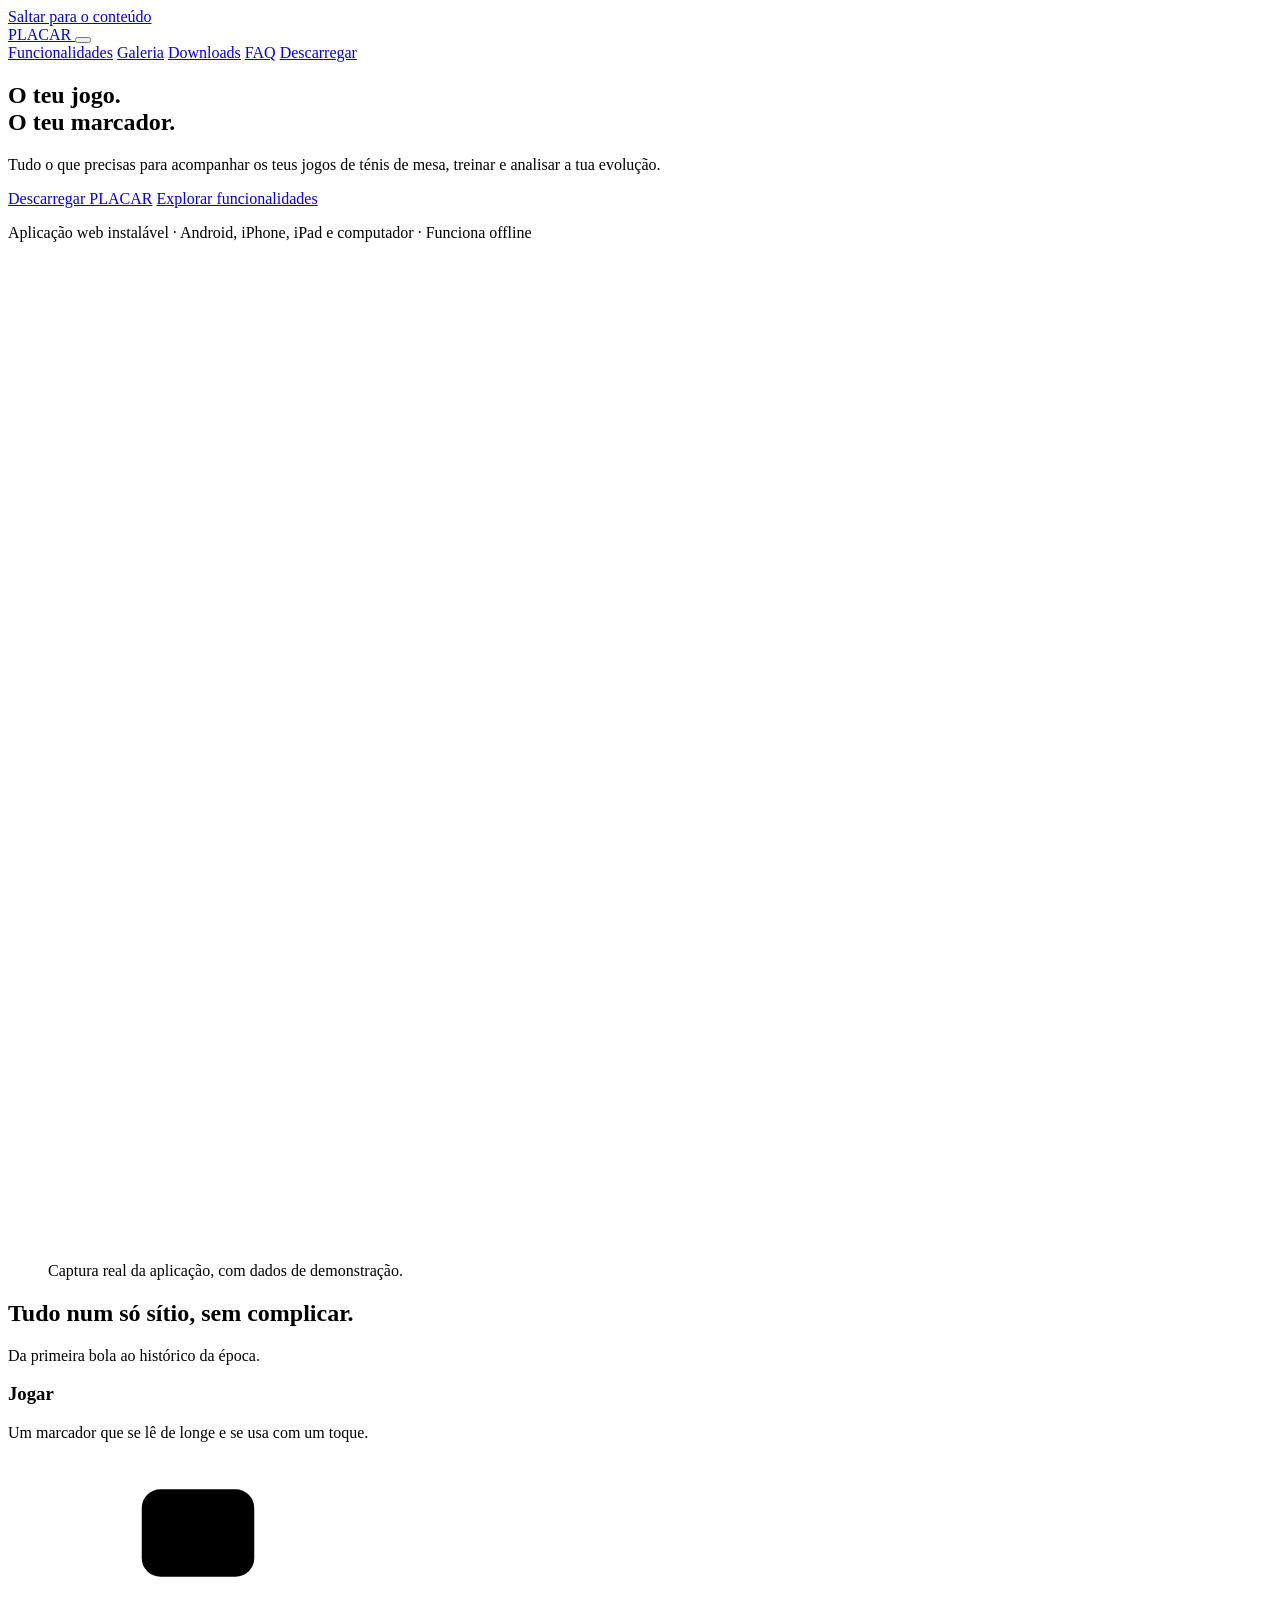
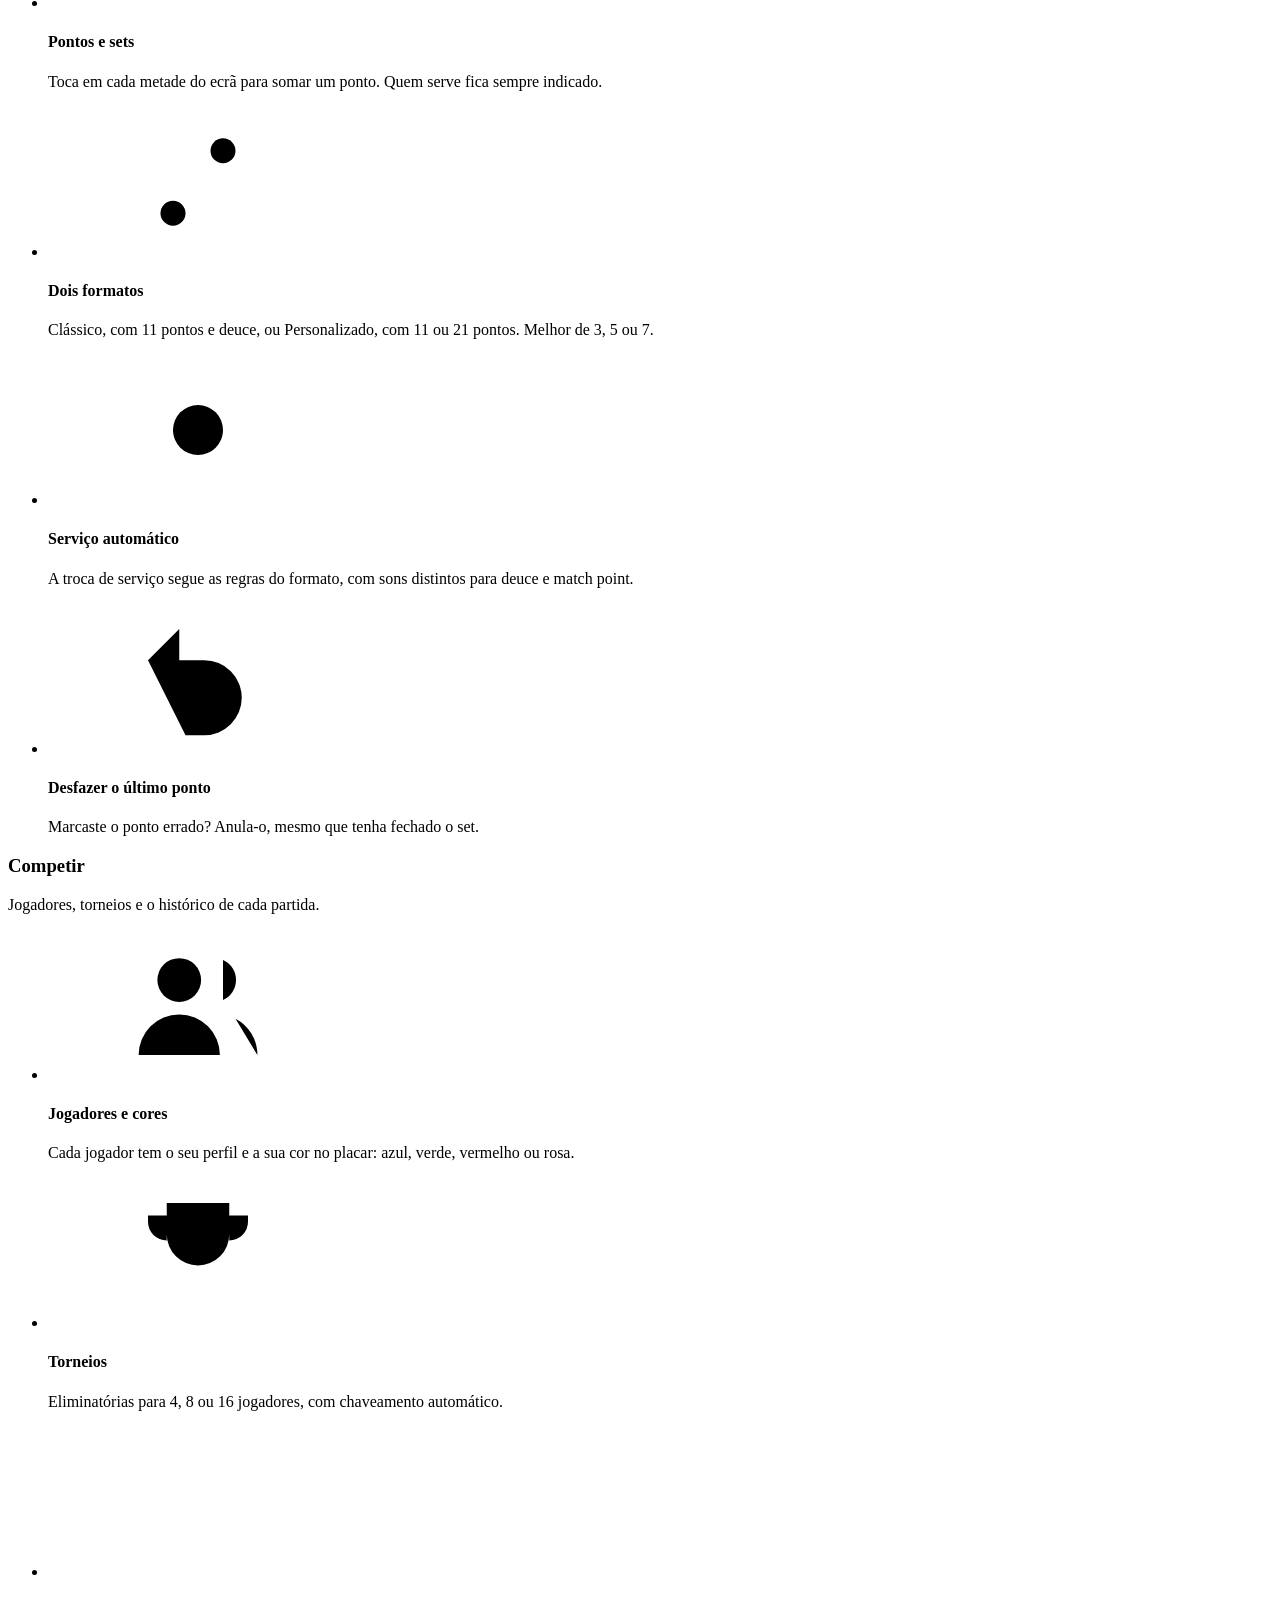
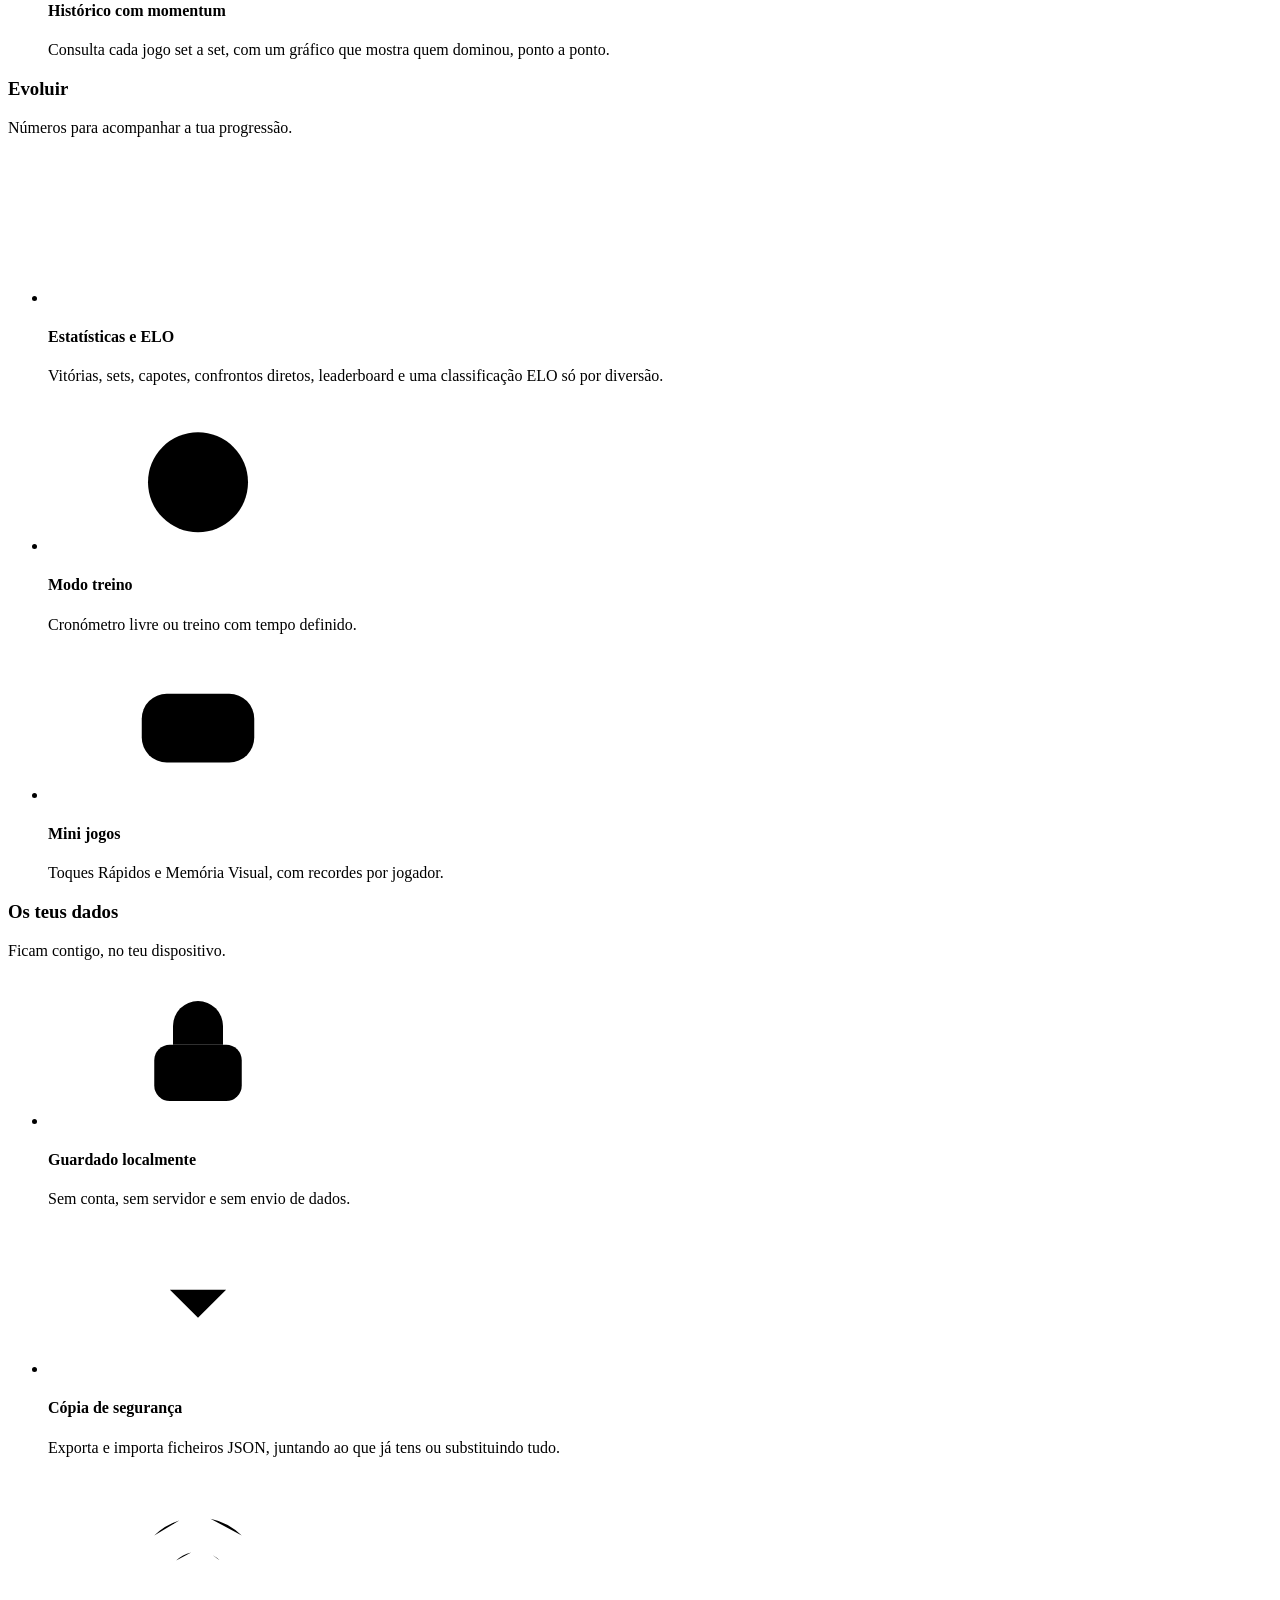
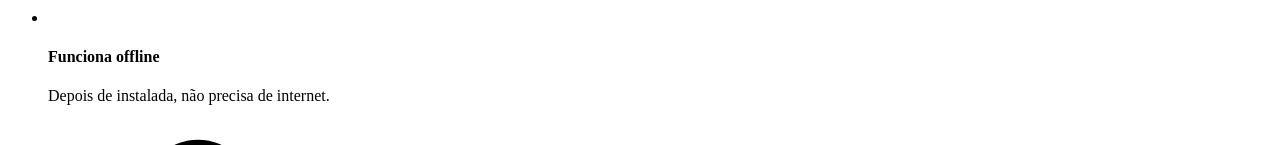
==== index.html @ c686c7ec "Atualização" ====
<!DOCTYPE html>
<html lang="pt-PT">
<head>
  <meta charset="utf-8">
  <meta name="viewport" content="width=device-width, initial-scale=1">
  <title>PLACAR — Marcador de ténis de mesa</title>
  <meta name="description" content="A PLACAR é um marcador de ténis de mesa com histórico de jogos, torneios, estatísticas e ELO. Funciona offline e guarda os dados no teu dispositivo.">
  <meta name="theme-color" content="#f5f4f0">
  <link rel="icon" href="favicon.svg" type="image/svg+xml">
  <link rel="apple-touch-icon" href="assets/icons/apple-touch-icon.png">
  <!-- CONFIGURAR: troca SEU-UTILIZADOR/NOME-DO-REPOSITORIO pelo endereço real do site (ver README) -->
  <link rel="canonical" href="https://SEU-UTILIZADOR.github.io/NOME-DO-REPOSITORIO/">
  <meta property="og:type" content="website">
  <meta property="og:title" content="PLACAR — Marcador de ténis de mesa">
  <meta property="og:description" content="Acompanha jogos, torneios e estatísticas de ténis de mesa. Funciona offline.">
  <meta property="og:locale" content="pt_PT">
  <meta property="og:image" content="https://SEU-UTILIZADOR.github.io/NOME-DO-REPOSITORIO/assets/screenshots/jogo.webp">
  <meta property="og:image:alt" content="Ecrã de jogo da PLACAR com o resultado dividido em azul e branco">
  <meta name="twitter:card" content="summary_large_image">
  <link rel="stylesheet" href="css/styles.css">
</head>
<body>
<svg width="0" height="0" style="position:absolute" aria-hidden="true">
  <symbol id="i-score" viewBox="0 0 24 24"><rect x="3" y="5" width="18" height="14" rx="3"/><path d="M12 5v14M7 12h.01M17 12h.01"/></symbol>
  <symbol id="i-sliders" viewBox="0 0 24 24"><path d="M4 7h10M18 7h2M4 17h2M10 17h10"/><circle cx="16" cy="7" r="2"/><circle cx="8" cy="17" r="2"/></symbol>
  <symbol id="i-serve" viewBox="0 0 24 24"><circle cx="12" cy="12" r="4"/><path d="M12 3v2M12 19v2M3 12h2M19 12h2"/></symbol>
  <symbol id="i-undo" viewBox="0 0 24 24"><path d="M9 14 4 9l5-5M4 9h9a6 6 0 0 1 0 12h-3"/></symbol>
  <symbol id="i-users" viewBox="0 0 24 24"><circle cx="9" cy="8" r="3.5"/><path d="M2.5 20a6.5 6.5 0 0 1 13 0M16 4.8a3.5 3.5 0 0 1 0 6.4M18 14.2a6.5 6.5 0 0 1 3.5 5.8"/></symbol>
  <symbol id="i-trophy" viewBox="0 0 24 24"><path d="M7 4h10v5a5 5 0 0 1-10 0zM7 6H4v1a3 3 0 0 0 3 3M17 6h3v1a3 3 0 0 1-3 3M12 14v4M8 20h8"/></symbol>
  <symbol id="i-list" viewBox="0 0 24 24"><path d="M8 6h12M8 12h12M8 18h12M4 6h.01M4 12h.01M4 18h.01"/></symbol>
  <symbol id="i-chart" viewBox="0 0 24 24"><path d="M4 20V4M4 20h16M8 16v-4M13 16V8M18 16v-7"/></symbol>
  <symbol id="i-timer" viewBox="0 0 24 24"><circle cx="12" cy="13" r="8"/><path d="M12 9v4l3 2M9.5 2.5h5"/></symbol>
  <symbol id="i-game" viewBox="0 0 24 24"><rect x="3" y="7" width="18" height="11" rx="4"/><path d="M8 10v5M5.5 12.5h5M16 11h.01M18 14h.01"/></symbol>
  <symbol id="i-archive" viewBox="0 0 24 24"><path d="M12 4v11M7.5 10.5 12 15l4.5-4.5M4 19h16"/></symbol>
  <symbol id="i-globe" viewBox="0 0 24 24"><circle cx="12" cy="12" r="9"/><path d="M3 12h18M12 3c2.5 2.7 2.5 15.3 0 18M12 3c-2.5 2.7-2.5 15.3 0 18"/></symbol>
  <symbol id="i-wifi-off" viewBox="0 0 24 24"><path d="M3 3l18 18M5 10a10 10 0 0 1 4-2.4M19 10a10 10 0 0 0-5-2.7M8.5 14a5 5 0 0 1 2.4-1.3M15.5 14a5 5 0 0 0-1.2-.9M12 18h.01"/></symbol>
  <symbol id="i-lock" viewBox="0 0 24 24"><rect x="5" y="11" width="14" height="9" rx="2.5"/><path d="M8 11V8a4 4 0 0 1 8 0v3"/></symbol>
</svg>

<a class="skip" href="#conteudo">Saltar para o conteúdo</a>

<header class="site-header" id="top">
  <div class="wrap bar">
    <a class="brand" href="#top" aria-label="PLACAR — início">
      <span class="brand-dots" aria-hidden="true"><i></i><i></i></span>PLACAR
    </a>
    <button class="nav-toggle" type="button" aria-expanded="false" aria-controls="nav" aria-label="Abrir menu">
      <span></span><span></span>
    </button>
    <nav id="nav" class="nav" aria-label="Principal">
      <a href="#funcionalidades">Funcionalidades</a>
      <a href="#galeria">Galeria</a>
      <a href="#downloads">Downloads</a>
      <a href="#faq">FAQ</a>
      <a class="btn btn--primary btn--sm" href="#downloads">Descarregar</a>
    </nav>
  </div>
</header>

<main id="conteudo">
  <section class="hero">
    <div class="wrap hero-text">
      <h1>O teu jogo.<br>O teu marcador.</h1>
      <p class="lead">Tudo o que precisas para acompanhar os teus jogos de ténis de mesa, treinar e analisar a tua evolução.</p>
      <div class="cta-row">
        <a class="btn btn--primary btn--lg" href="#downloads">Descarregar PLACAR</a>
        <a class="btn btn--ghost btn--lg" href="#funcionalidades">Explorar funcionalidades</a>
      </div>
      <p class="compat">Aplicação web instalável · Android, iPhone, iPad e computador · Funciona offline</p>
    </div>
    <div class="wrap hero-shot">
      <figure class="device">
        <img src="assets/screenshots/jogo.webp" srcset="assets/screenshots/jogo-800.webp 800w, assets/screenshots/jogo.webp 1600w" sizes="(min-width: 1100px) 1040px, 92vw" width="1600" height="1000" fetchpriority="high"
             alt="Ecrã de jogo da PLACAR: o ecrã dividido em azul e branco mostra o resultado 14–11, os sets ganhos, o cronómetro e os nomes dos jogadores.">
        <figcaption>Captura real da aplicação, com dados de demonstração.</figcaption>
      </figure>
    </div>
  </section>

  <section class="section" id="funcionalidades" aria-labelledby="t-func">
    <div class="wrap">
      <h2 id="t-func" class="section-title">Tudo num só sítio, sem complicar.</h2>
      <p class="section-sub">Da primeira bola ao histórico da época.</p>

      <div class="group">
        <div class="group-head"><h3>Jogar</h3><p>Um marcador que se lê de longe e se usa com um toque.</p></div>
        <ul class="items">
          <li><svg class="ic"><use href="#i-score"/></svg><div><h4>Pontos e sets</h4><p>Toca em cada metade do ecrã para somar um ponto. Quem serve fica sempre indicado.</p></div></li>
          <li><svg class="ic"><use href="#i-sliders"/></svg><div><h4>Dois formatos</h4><p>Clássico, com 11 pontos e deuce, ou Personalizado, com 11 ou 21 pontos. Melhor de 3, 5 ou 7.</p></div></li>
          <li><svg class="ic"><use href="#i-serve"/></svg><div><h4>Serviço automático</h4><p>A troca de serviço segue as regras do formato, com sons distintos para deuce e match point.</p></div></li>
          <li><svg class="ic"><use href="#i-undo"/></svg><div><h4>Desfazer o último ponto</h4><p>Marcaste o ponto errado? Anula-o, mesmo que tenha fechado o set.</p></div></li>
        </ul>
      </div>

      <div class="group">
        <div class="group-head"><h3>Competir</h3><p>Jogadores, torneios e o histórico de cada partida.</p></div>
        <ul class="items">
          <li><svg class="ic"><use href="#i-users"/></svg><div><h4>Jogadores e cores</h4><p>Cada jogador tem o seu perfil e a sua cor no placar: azul, verde, vermelho ou rosa.</p></div></li>
          <li><svg class="ic"><use href="#i-trophy"/></svg><div><h4>Torneios</h4><p>Eliminatórias para 4, 8 ou 16 jogadores, com chaveamento automático.</p></div></li>
          <li><svg class="ic"><use href="#i-list"/></svg><div><h4>Histórico com momentum</h4><p>Consulta cada jogo set a set, com um gráfico que mostra quem dominou, ponto a ponto.</p></div></li>
        </ul>
      </div>

      <div class="group">
        <div class="group-head"><h3>Evoluir</h3><p>Números para acompanhar a tua progressão.</p></div>
        <ul class="items">
          <li><svg class="ic"><use href="#i-chart"/></svg><div><h4>Estatísticas e ELO</h4><p>Vitórias, sets, capotes, confrontos diretos, leaderboard e uma classificação ELO só por diversão.</p></div></li>
          <li><svg class="ic"><use href="#i-timer"/></svg><div><h4>Modo treino</h4><p>Cronómetro livre ou treino com tempo definido.</p></div></li>
          <li><svg class="ic"><use href="#i-game"/></svg><div><h4>Mini jogos</h4><p>Toques Rápidos e Memória Visual, com recordes por jogador.</p></div></li>
        </ul>
      </div>

      <div class="group">
        <div class="group-head"><h3>Os teus dados</h3><p>Ficam contigo, no teu dispositivo.</p></div>
        <ul class="items">
          <li><svg class="ic"><use href="#i-lock"/></svg><div><h4>Guardado localmente</h4><p>Sem conta, sem servidor e sem envio de dados.</p></div></li>
          <li><svg class="ic"><use href="#i-archive"/></svg><div><h4>Cópia de segurança</h4><p>Exporta e importa ficheiros JSON, juntando ao que já tens ou substituindo tudo.</p></div></li>
          <li><svg class="ic"><use href="#i-wifi-off"/></svg><div><h4>Funciona offline</h4><p>Depois de instalada, não precisa de internet.</p></div></li>
          <li><svg class="ic"><use href="#i-globe"/></svg><div><h4>Sete idiomas</h4><p>Português, inglês, espanhol, francês, alemão, chinês e japonês.</p></div></li>
        </ul>
      </div>
    </div>
  </section>

  <section class="section section--tint" id="galeria" aria-labelledby="t-gal">
    <div class="wrap">
      <h2 id="t-gal" class="section-title">Vê a PLACAR em ação</h2>
      <p class="section-sub">Capturas reais da aplicação, com jogadores e jogos de demonstração. Toca numa imagem para ampliar.</p>
      <ul class="gallery" id="gallery">
        <li><button type="button" class="shot" data-full="assets/screenshots/jogo.webp" data-caption="O placar durante um jogo: resultado do set, sets ganhos, serviço e cronómetro.">
          <img src="assets/screenshots/jogo-800.webp" width="800" height="500" loading="lazy" alt="Placar em jogo, ecrã dividido em azul e branco com o resultado 14–11."><span>Placar em jogo</span></button></li>
        <li><button type="button" class="shot" data-full="assets/screenshots/menu.webp" data-caption="O menu principal: novo jogo, torneio, jogadores, histórico e dados.">
          <img src="assets/screenshots/menu-800.webp" width="800" height="500" loading="lazy" alt="Menu principal da PLACAR com os botões Novo Jogo, Torneio, Jogadores, Histórico e Dados."><span>Menu principal</span></button></li>
        <li><button type="button" class="shot" data-full="assets/screenshots/jogadores.webp" data-caption="Leaderboard e perfis de jogadores, com vitórias, derrotas, capotes e ELO.">
          <img src="assets/screenshots/jogadores-800.webp" width="800" height="500" loading="lazy" alt="Ecrã Jogadores com a tabela dos melhores jogadores e a lista de perfis."><span>Jogadores e leaderboard</span></button></li>
        <li><button type="button" class="shot" data-full="assets/screenshots/historico.webp" data-caption="O histórico de jogos, com data, formato, resultado em sets e descrição.">
          <img src="assets/screenshots/historico-800.webp" width="800" height="500" loading="lazy" alt="Ecrã Histórico com a lista dos jogos anteriores e o resultado em sets."><span>Histórico de jogos</span></button></li>
        <li><button type="button" class="shot" data-full="assets/screenshots/minijogos.webp" data-caption="Mini jogos Toques Rápidos e Memória Visual, com recordes por jogador.">
          <img src="assets/screenshots/minijogos-800.webp" width="800" height="500" loading="lazy" alt="Ecrã Mini Jogos com os jogos Toques Rápidos e Memória Visual."><span>Mini jogos</span></button></li>
      </ul>
    </div>
  </section>

  <section class="section" id="sobre" aria-labelledby="t-sobre">
    <div class="wrap narrow">
      <h2 id="t-sobre" class="section-title">Feita para a mesa de jogo.</h2>
      <p class="prose">A PLACAR torna mais simples acompanhar jogos de ténis de mesa, organizar partidas e consultar resultados. Foi pensada para ser usada num tablet na horizontal, ao lado da mesa, mas funciona em qualquer ecrã.</p>
      <p class="prose">É uma aplicação web instalável: depois de aberta uma vez, funciona offline e guarda tudo no próprio dispositivo.</p>
    </div>
  </section>

  <section class="section section--tint" id="downloads" aria-labelledby="t-dl">
    <div class="wrap">
      <h2 id="t-dl" class="section-title">A PLACAR, nos teus dispositivos</h2>
      <p class="section-sub">A PLACAR é uma aplicação web que podes instalar a partir do navegador. Ainda não há instaladores nativos.</p>
      <div class="dl-grid" id="download-grid"></div>
      <p id="download-message" class="dl-message" role="status" aria-live="polite" hidden></p>
      <noscript><p class="dl-message">Ativa o JavaScript para ver as opções de download, ou abre a aplicação diretamente em <a href="https://akvt90.github.io/Ping-Pong-Scoreboard/">akvt90.github.io/Ping-Pong-Scoreboard</a>.</p></noscript>
    </div>
  </section>

  <section class="section" id="faq" aria-labelledby="t-faq">
    <div class="wrap narrow">
      <h2 id="t-faq" class="section-title">Perguntas frequentes</h2>
      <!-- CONFIGURAR: edita as respostas conforme a informação real -->
      <div class="faq">
        <details><summary>O que é a PLACAR?</summary><p>Um marcador de ténis de mesa com gestão de jogadores, histórico, torneios, estatísticas, treino e mini jogos.</p></details>
        <details><summary>Em que dispositivos funciona?</summary><p>Em qualquer dispositivo com um navegador moderno. Foi desenhada para tablets Android, mas pode ser instalada no Android, no iPhone e iPad (Safari) e em computadores. Ainda não existem instaladores nativos para Windows ou macOS.</p></details>
        <details><summary>Como posso instalar a aplicação?</summary><p>Abre a PLACAR no navegador. No Android (Chrome), escolhe «Instalar aplicação» no menu. No iPhone ou iPad (Safari), toca em Partilhar e depois em «Adicionar ao ecrã principal». A partir daí abre pelo ícone e funciona offline.</p></details>
        <details><summary>A aplicação é gratuita?</summary><p>A versão web pode ser aberta diretamente, sem criar conta. <!-- CONFIGURAR: acrescenta aqui a informação de preço, se aplicável --></p></details>
        <details><summary>Posso utilizar a aplicação num tablet?</summary><p>Sim. A PLACAR foi pensada para tablets na horizontal. Se rodares o tablet para a vertical durante um jogo, a app avisa-te.</p></details>
        <details><summary>Os meus dados ficam guardados onde?</summary><p>Apenas no armazenamento local do navegador do teu dispositivo. Podes exportar uma cópia de segurança em JSON no menu «Dados». Faz uma cópia antes de limpares os dados do navegador ou de trocares de dispositivo.</p></details>
        <details><summary>Como posso obter ajuda?</summary><p>Podes abrir um pedido no <a href="https://github.com/akvt90/Ping-Pong-Scoreboard/issues" target="_blank" rel="noopener noreferrer">repositório da aplicação no GitHub</a>. <!-- CONFIGURAR: troca por um email de contacto, se existir --></p></details>
      </div>
    </div>
  </section>
</main>

<footer class="site-footer">
  <div class="wrap foot">
    <div>
      <p class="brand"><span class="brand-dots" aria-hidden="true"><i></i><i></i></span>PLACAR</p>
      <p class="fine">Marcador de ténis de mesa. Por AKVT90.</p>
    </div>
    <nav aria-label="Rodapé">
      <a href="#funcionalidades">Funcionalidades</a>
      <a href="#downloads">Downloads</a>
      <a href="#faq">FAQ</a>
      <a href="https://github.com/akvt90/Ping-Pong-Scoreboard" target="_blank" rel="noopener noreferrer">GitHub</a>
    </nav>
  </div>
  <div class="wrap"><p class="fine">© <span id="year">2026</span> PLACAR. Este site não utiliza cookies nem analytics.</p></div>
</footer>

<dialog id="lightbox" class="lightbox" aria-label="Imagem ampliada">
  <figure>
    <img id="lb-img" alt="">
    <figcaption id="lb-cap"></figcaption>
  </figure>
  <button type="button" class="lb-btn lb-close" id="lb-close" aria-label="Fechar">✕</button>
  <button type="button" class="lb-btn lb-prev" id="lb-prev" aria-label="Imagem anterior">‹</button>
  <button type="button" class="lb-btn lb-next" id="lb-next" aria-label="Imagem seguinte">›</button>
</dialog>

<script src="config/downloads.js"></script>
<script src="js/downloads.js"></script>
<script src="js/main.js"></script>
</body>
</html>
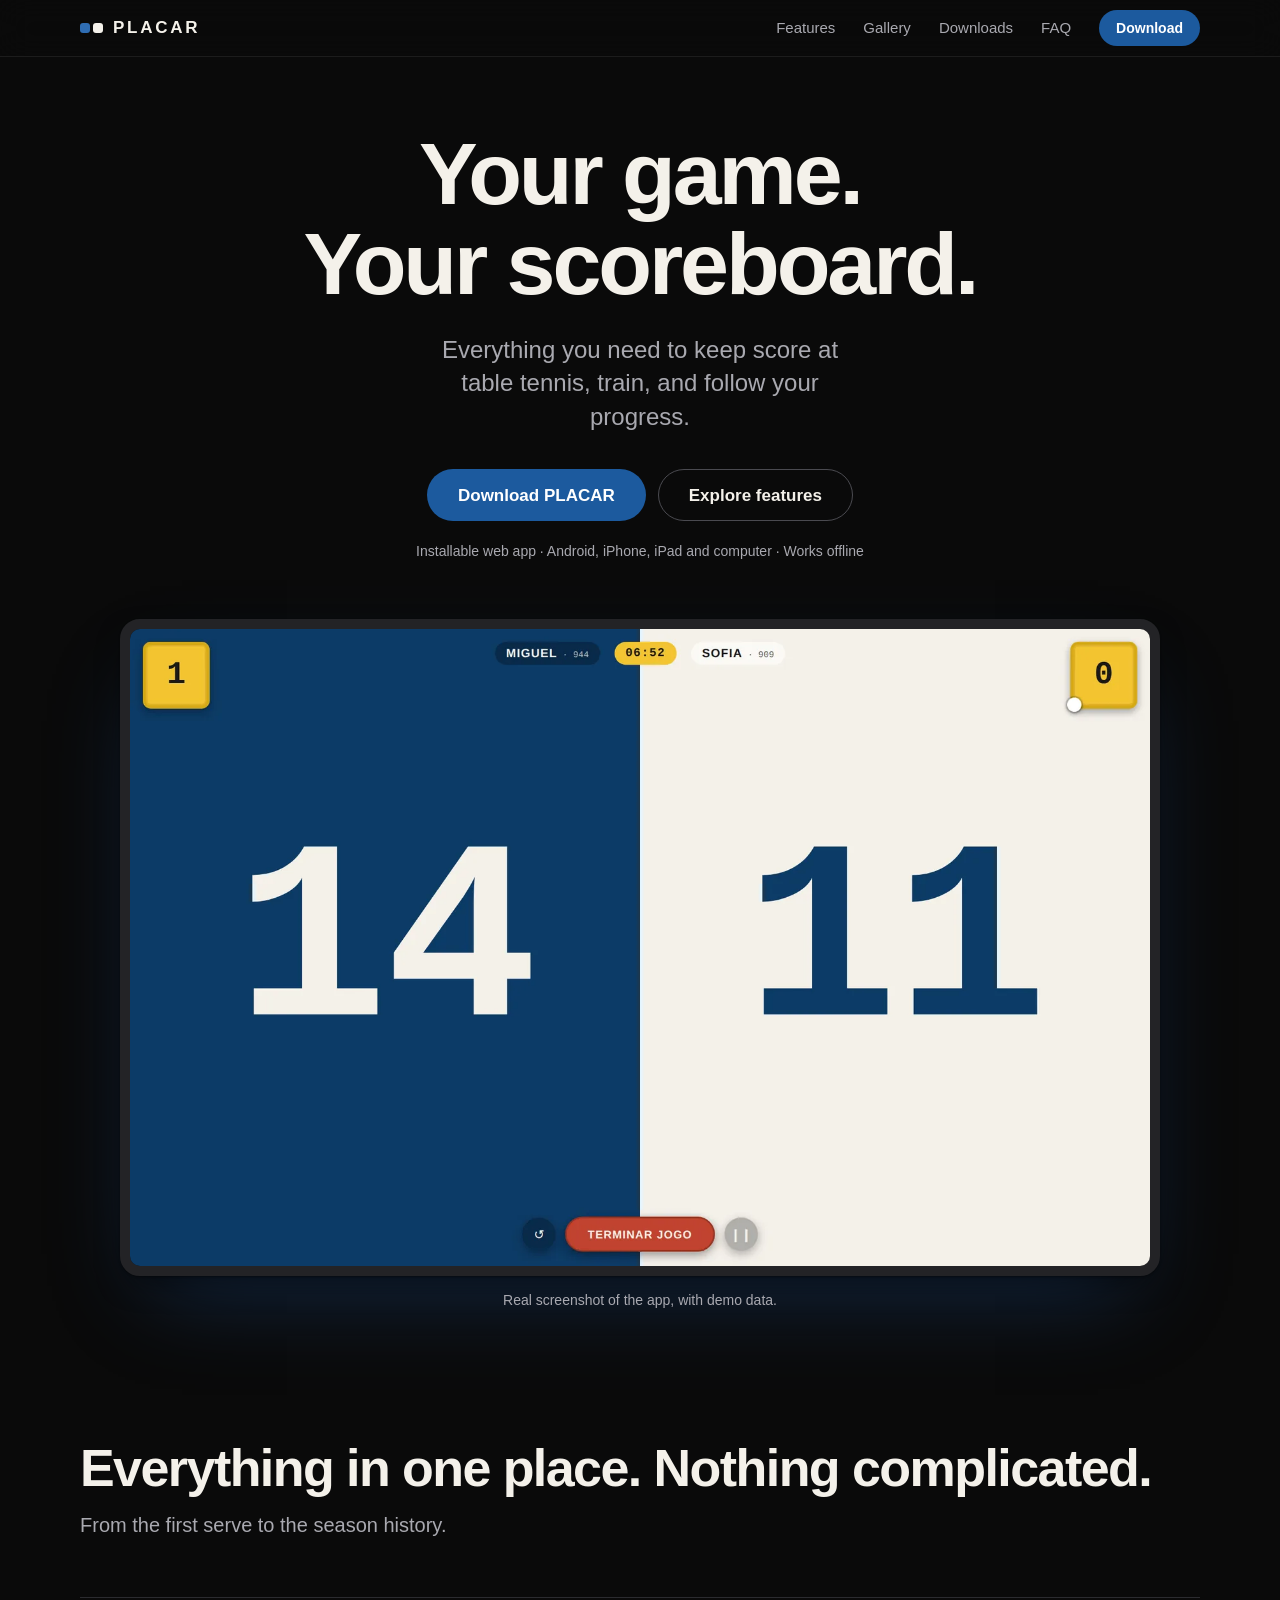
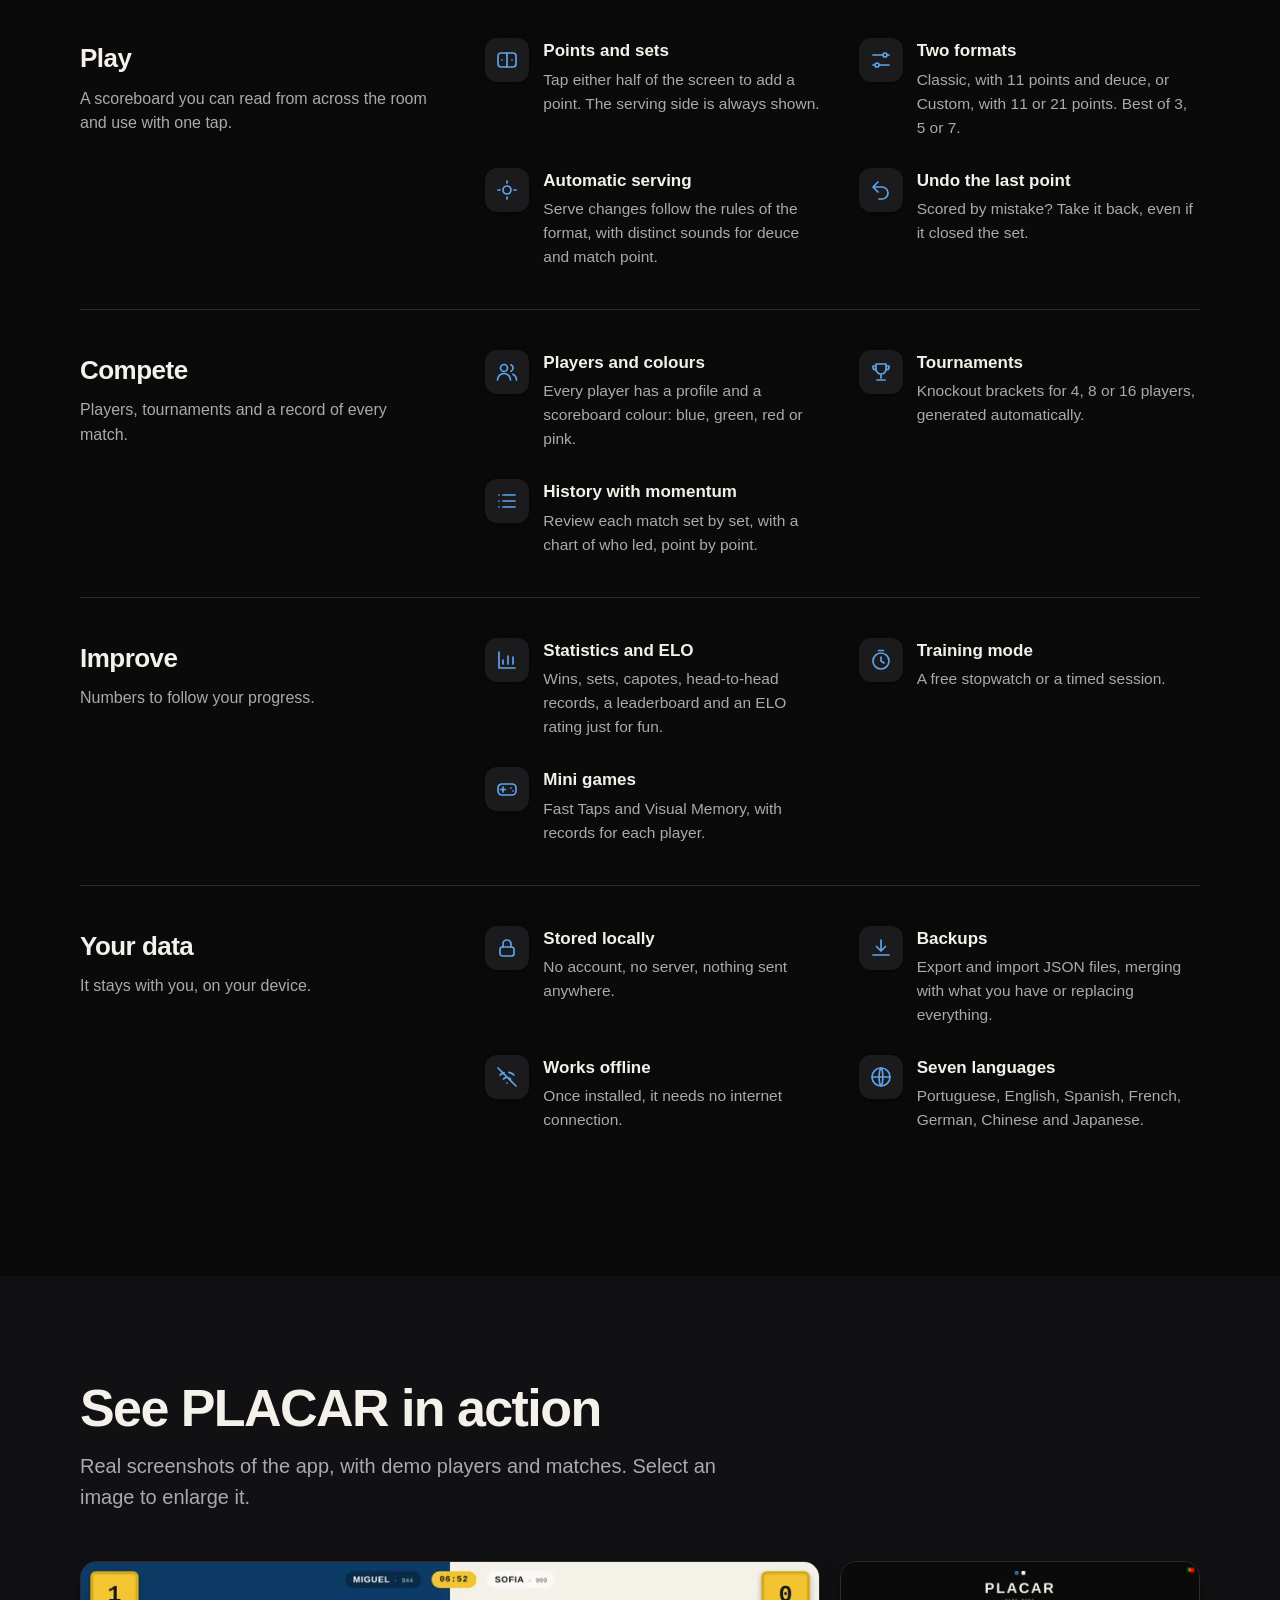
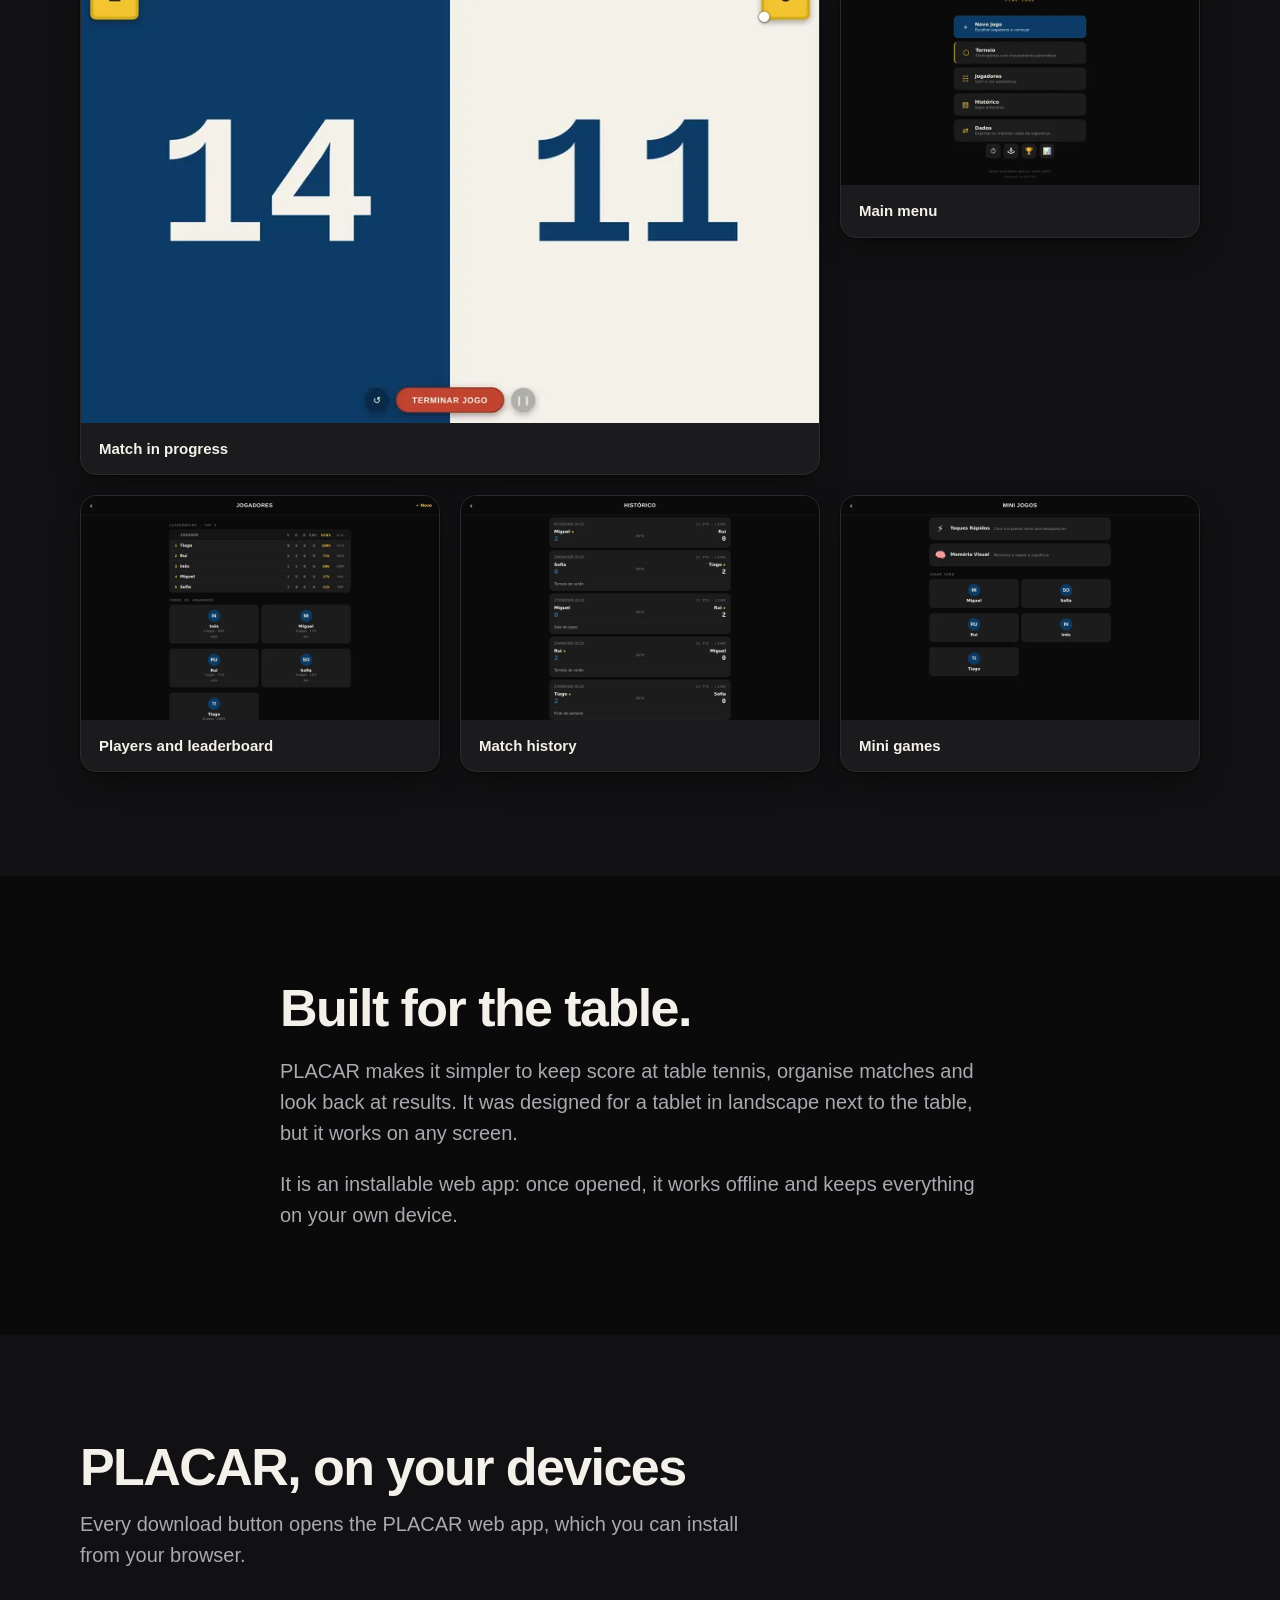
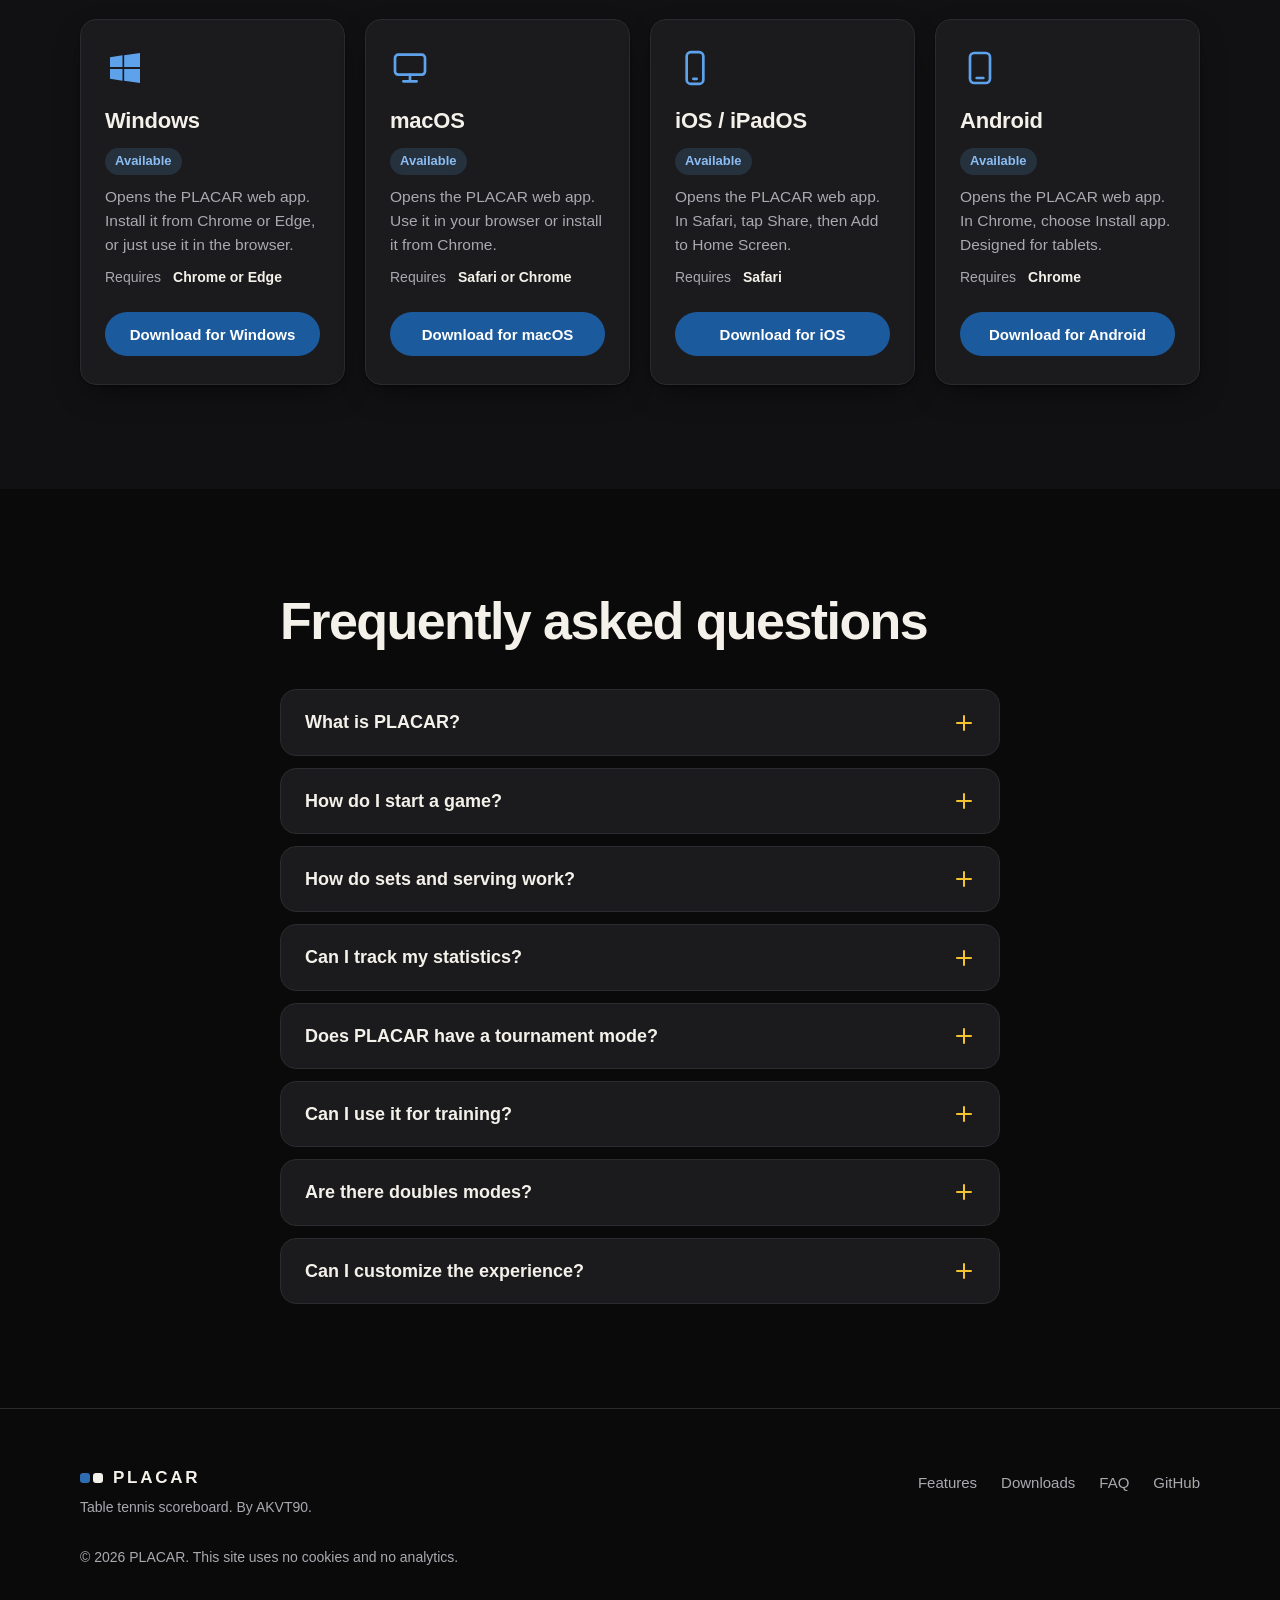
==== commit 8823ebe3: "Atualização" ====
--- a/index.html
+++ b/index.html
@@ -1,21 +1,22 @@
 <!DOCTYPE html>
-<html lang="pt-PT">
+<html lang="en">
 <head>
   <meta charset="utf-8">
   <meta name="viewport" content="width=device-width, initial-scale=1">
-  <title>PLACAR — Marcador de ténis de mesa</title>
-  <meta name="description" content="A PLACAR é um marcador de ténis de mesa com histórico de jogos, torneios, estatísticas e ELO. Funciona offline e guarda os dados no teu dispositivo.">
-  <meta name="theme-color" content="#f5f4f0">
+  <title>PLACAR — Table tennis scoreboard</title>
+  <meta name="description" content="PLACAR is a table tennis scoreboard with match history, tournaments, statistics and ELO. It works offline and keeps your data on your device.">
+  <meta name="theme-color" content="#0a0a0a">
+  <meta name="color-scheme" content="dark">
   <link rel="icon" href="favicon.svg" type="image/svg+xml">
   <link rel="apple-touch-icon" href="assets/icons/apple-touch-icon.png">
-  <!-- CONFIGURAR: troca SEU-UTILIZADOR/NOME-DO-REPOSITORIO pelo endereço real do site (ver README) -->
-  <link rel="canonical" href="https://SEU-UTILIZADOR.github.io/NOME-DO-REPOSITORIO/">
+  <link rel="canonical" href="https://akvt90.github.io/">
   <meta property="og:type" content="website">
-  <meta property="og:title" content="PLACAR — Marcador de ténis de mesa">
-  <meta property="og:description" content="Acompanha jogos, torneios e estatísticas de ténis de mesa. Funciona offline.">
-  <meta property="og:locale" content="pt_PT">
-  <meta property="og:image" content="https://SEU-UTILIZADOR.github.io/NOME-DO-REPOSITORIO/assets/screenshots/jogo.webp">
-  <meta property="og:image:alt" content="Ecrã de jogo da PLACAR com o resultado dividido em azul e branco">
+  <meta property="og:title" content="PLACAR — Table tennis scoreboard">
+  <meta property="og:description" content="Keep score, run tournaments and track your stats. Works offline.">
+  <meta property="og:locale" content="en">
+  <meta property="og:url" content="https://akvt90.github.io/">
+  <meta property="og:image" content="https://akvt90.github.io/assets/screenshots/jogo.webp">
+  <meta property="og:image:alt" content="PLACAR scoreboard split into blue and white showing the score">
   <meta name="twitter:card" content="summary_large_image">
   <link rel="stylesheet" href="css/styles.css">
 </head>
@@ -37,141 +38,157 @@
   <symbol id="i-lock" viewBox="0 0 24 24"><rect x="5" y="11" width="14" height="9" rx="2.5"/><path d="M8 11V8a4 4 0 0 1 8 0v3"/></symbol>
 </svg>
 
-<a class="skip" href="#conteudo">Saltar para o conteúdo</a>
+<a class="skip" href="#content">Skip to content</a>
 
 <header class="site-header" id="top">
   <div class="wrap bar">
-    <a class="brand" href="#top" aria-label="PLACAR — início">
-      <span class="brand-dots" aria-hidden="true"><i></i><i></i></span>PLACAR
-    </a>
-    <button class="nav-toggle" type="button" aria-expanded="false" aria-controls="nav" aria-label="Abrir menu">
-      <span></span><span></span>
-    </button>
-    <nav id="nav" class="nav" aria-label="Principal">
-      <a href="#funcionalidades">Funcionalidades</a>
-      <a href="#galeria">Galeria</a>
+    <a class="brand" href="#top" aria-label="PLACAR — home"><span class="brand-dots" aria-hidden="true"><i></i><i></i></span>PLACAR</a>
+    <button class="nav-toggle" type="button" aria-expanded="false" aria-controls="nav" aria-label="Open menu"><span></span><span></span></button>
+    <nav id="nav" class="nav" aria-label="Main">
+      <a href="#features">Features</a>
+      <a href="#gallery">Gallery</a>
       <a href="#downloads">Downloads</a>
       <a href="#faq">FAQ</a>
-      <a class="btn btn--primary btn--sm" href="#downloads">Descarregar</a>
+      <a class="btn btn--primary btn--sm" href="https://akvt90.github.io/Ping-Pong-Scoreboard/">Download</a>
     </nav>
   </div>
 </header>
 
-<main id="conteudo">
+<main id="content">
   <section class="hero">
     <div class="wrap hero-text">
-      <h1>O teu jogo.<br>O teu marcador.</h1>
-      <p class="lead">Tudo o que precisas para acompanhar os teus jogos de ténis de mesa, treinar e analisar a tua evolução.</p>
+      <h1>Your game.<br>Your scoreboard.</h1>
+      <p class="lead">Everything you need to keep score at table tennis, train, and follow your progress.</p>
       <div class="cta-row">
-        <a class="btn btn--primary btn--lg" href="#downloads">Descarregar PLACAR</a>
-        <a class="btn btn--ghost btn--lg" href="#funcionalidades">Explorar funcionalidades</a>
-      </div>
-      <p class="compat">Aplicação web instalável · Android, iPhone, iPad e computador · Funciona offline</p>
+        <a class="btn btn--primary btn--lg" href="https://akvt90.github.io/Ping-Pong-Scoreboard/">Download PLACAR</a>
+        <a class="btn btn--ghost btn--lg" href="#features">Explore features</a>
+      </div>
+      <p class="compat">Installable web app · Android, iPhone, iPad and computer · Works offline</p>
     </div>
     <div class="wrap hero-shot">
       <figure class="device">
         <img src="assets/screenshots/jogo.webp" srcset="assets/screenshots/jogo-800.webp 800w, assets/screenshots/jogo.webp 1600w" sizes="(min-width: 1100px) 1040px, 92vw" width="1600" height="1000" fetchpriority="high"
-             alt="Ecrã de jogo da PLACAR: o ecrã dividido em azul e branco mostra o resultado 14–11, os sets ganhos, o cronómetro e os nomes dos jogadores.">
-        <figcaption>Captura real da aplicação, com dados de demonstração.</figcaption>
+             alt="PLACAR match screen: the display is split into blue and white and shows the score 14–11, sets won, the timer and the player names.">
+        <figcaption>Real screenshot of the app, with demo data.</figcaption>
       </figure>
     </div>
   </section>
 
-  <section class="section" id="funcionalidades" aria-labelledby="t-func">
+  <section class="section" id="features" aria-labelledby="t-feat">
     <div class="wrap">
-      <h2 id="t-func" class="section-title">Tudo num só sítio, sem complicar.</h2>
-      <p class="section-sub">Da primeira bola ao histórico da época.</p>
-
-      <div class="group">
-        <div class="group-head"><h3>Jogar</h3><p>Um marcador que se lê de longe e se usa com um toque.</p></div>
-        <ul class="items">
-          <li><svg class="ic"><use href="#i-score"/></svg><div><h4>Pontos e sets</h4><p>Toca em cada metade do ecrã para somar um ponto. Quem serve fica sempre indicado.</p></div></li>
-          <li><svg class="ic"><use href="#i-sliders"/></svg><div><h4>Dois formatos</h4><p>Clássico, com 11 pontos e deuce, ou Personalizado, com 11 ou 21 pontos. Melhor de 3, 5 ou 7.</p></div></li>
-          <li><svg class="ic"><use href="#i-serve"/></svg><div><h4>Serviço automático</h4><p>A troca de serviço segue as regras do formato, com sons distintos para deuce e match point.</p></div></li>
-          <li><svg class="ic"><use href="#i-undo"/></svg><div><h4>Desfazer o último ponto</h4><p>Marcaste o ponto errado? Anula-o, mesmo que tenha fechado o set.</p></div></li>
-        </ul>
-      </div>
-
-      <div class="group">
-        <div class="group-head"><h3>Competir</h3><p>Jogadores, torneios e o histórico de cada partida.</p></div>
-        <ul class="items">
-          <li><svg class="ic"><use href="#i-users"/></svg><div><h4>Jogadores e cores</h4><p>Cada jogador tem o seu perfil e a sua cor no placar: azul, verde, vermelho ou rosa.</p></div></li>
-          <li><svg class="ic"><use href="#i-trophy"/></svg><div><h4>Torneios</h4><p>Eliminatórias para 4, 8 ou 16 jogadores, com chaveamento automático.</p></div></li>
-          <li><svg class="ic"><use href="#i-list"/></svg><div><h4>Histórico com momentum</h4><p>Consulta cada jogo set a set, com um gráfico que mostra quem dominou, ponto a ponto.</p></div></li>
-        </ul>
-      </div>
-
-      <div class="group">
-        <div class="group-head"><h3>Evoluir</h3><p>Números para acompanhar a tua progressão.</p></div>
-        <ul class="items">
-          <li><svg class="ic"><use href="#i-chart"/></svg><div><h4>Estatísticas e ELO</h4><p>Vitórias, sets, capotes, confrontos diretos, leaderboard e uma classificação ELO só por diversão.</p></div></li>
-          <li><svg class="ic"><use href="#i-timer"/></svg><div><h4>Modo treino</h4><p>Cronómetro livre ou treino com tempo definido.</p></div></li>
-          <li><svg class="ic"><use href="#i-game"/></svg><div><h4>Mini jogos</h4><p>Toques Rápidos e Memória Visual, com recordes por jogador.</p></div></li>
-        </ul>
-      </div>
-
-      <div class="group">
-        <div class="group-head"><h3>Os teus dados</h3><p>Ficam contigo, no teu dispositivo.</p></div>
-        <ul class="items">
-          <li><svg class="ic"><use href="#i-lock"/></svg><div><h4>Guardado localmente</h4><p>Sem conta, sem servidor e sem envio de dados.</p></div></li>
-          <li><svg class="ic"><use href="#i-archive"/></svg><div><h4>Cópia de segurança</h4><p>Exporta e importa ficheiros JSON, juntando ao que já tens ou substituindo tudo.</p></div></li>
-          <li><svg class="ic"><use href="#i-wifi-off"/></svg><div><h4>Funciona offline</h4><p>Depois de instalada, não precisa de internet.</p></div></li>
-          <li><svg class="ic"><use href="#i-globe"/></svg><div><h4>Sete idiomas</h4><p>Português, inglês, espanhol, francês, alemão, chinês e japonês.</p></div></li>
-        </ul>
-      </div>
-    </div>
-  </section>
-
-  <section class="section section--tint" id="galeria" aria-labelledby="t-gal">
+      <h2 id="t-feat" class="section-title">Everything in one place. Nothing complicated.</h2>
+      <p class="section-sub">From the first serve to the season history.</p>
+      <div class="group">
+        <div class="group-head"><h3>Play</h3><p>A scoreboard you can read from across the room and use with one tap.</p></div>
+        <ul class="items">
+          <li><svg class="ic"><use href="#i-score"/></svg><div><h4>Points and sets</h4><p>Tap either half of the screen to add a point. The serving side is always shown.</p></div></li>
+          <li><svg class="ic"><use href="#i-sliders"/></svg><div><h4>Two formats</h4><p>Classic, with 11 points and deuce, or Custom, with 11 or 21 points. Best of 3, 5 or 7.</p></div></li>
+          <li><svg class="ic"><use href="#i-serve"/></svg><div><h4>Automatic serving</h4><p>Serve changes follow the rules of the format, with distinct sounds for deuce and match point.</p></div></li>
+          <li><svg class="ic"><use href="#i-undo"/></svg><div><h4>Undo the last point</h4><p>Scored by mistake? Take it back, even if it closed the set.</p></div></li>
+        </ul>
+      </div>
+      <div class="group">
+        <div class="group-head"><h3>Compete</h3><p>Players, tournaments and a record of every match.</p></div>
+        <ul class="items">
+          <li><svg class="ic"><use href="#i-users"/></svg><div><h4>Players and colours</h4><p>Every player has a profile and a scoreboard colour: blue, green, red or pink.</p></div></li>
+          <li><svg class="ic"><use href="#i-trophy"/></svg><div><h4>Tournaments</h4><p>Knockout brackets for 4, 8 or 16 players, generated automatically.</p></div></li>
+          <li><svg class="ic"><use href="#i-list"/></svg><div><h4>History with momentum</h4><p>Review each match set by set, with a chart of who led, point by point.</p></div></li>
+        </ul>
+      </div>
+      <div class="group">
+        <div class="group-head"><h3>Improve</h3><p>Numbers to follow your progress.</p></div>
+        <ul class="items">
+          <li><svg class="ic"><use href="#i-chart"/></svg><div><h4>Statistics and ELO</h4><p>Wins, sets, capotes, head-to-head records, a leaderboard and an ELO rating just for fun.</p></div></li>
+          <li><svg class="ic"><use href="#i-timer"/></svg><div><h4>Training mode</h4><p>A free stopwatch or a timed session.</p></div></li>
+          <li><svg class="ic"><use href="#i-game"/></svg><div><h4>Mini games</h4><p>Fast Taps and Visual Memory, with records for each player.</p></div></li>
+        </ul>
+      </div>
+      <div class="group">
+        <div class="group-head"><h3>Your data</h3><p>It stays with you, on your device.</p></div>
+        <ul class="items">
+          <li><svg class="ic"><use href="#i-lock"/></svg><div><h4>Stored locally</h4><p>No account, no server, nothing sent anywhere.</p></div></li>
+          <li><svg class="ic"><use href="#i-archive"/></svg><div><h4>Backups</h4><p>Export and import JSON files, merging with what you have or replacing everything.</p></div></li>
+          <li><svg class="ic"><use href="#i-wifi-off"/></svg><div><h4>Works offline</h4><p>Once installed, it needs no internet connection.</p></div></li>
+          <li><svg class="ic"><use href="#i-globe"/></svg><div><h4>Seven languages</h4><p>Portuguese, English, Spanish, French, German, Chinese and Japanese.</p></div></li>
+        </ul>
+      </div>
+    </div>
+  </section>
+
+  <section class="section section--tint" id="gallery" aria-labelledby="t-gal">
     <div class="wrap">
-      <h2 id="t-gal" class="section-title">Vê a PLACAR em ação</h2>
-      <p class="section-sub">Capturas reais da aplicação, com jogadores e jogos de demonstração. Toca numa imagem para ampliar.</p>
-      <ul class="gallery" id="gallery">
-        <li><button type="button" class="shot" data-full="assets/screenshots/jogo.webp" data-caption="O placar durante um jogo: resultado do set, sets ganhos, serviço e cronómetro.">
-          <img src="assets/screenshots/jogo-800.webp" width="800" height="500" loading="lazy" alt="Placar em jogo, ecrã dividido em azul e branco com o resultado 14–11."><span>Placar em jogo</span></button></li>
-        <li><button type="button" class="shot" data-full="assets/screenshots/menu.webp" data-caption="O menu principal: novo jogo, torneio, jogadores, histórico e dados.">
-          <img src="assets/screenshots/menu-800.webp" width="800" height="500" loading="lazy" alt="Menu principal da PLACAR com os botões Novo Jogo, Torneio, Jogadores, Histórico e Dados."><span>Menu principal</span></button></li>
-        <li><button type="button" class="shot" data-full="assets/screenshots/jogadores.webp" data-caption="Leaderboard e perfis de jogadores, com vitórias, derrotas, capotes e ELO.">
-          <img src="assets/screenshots/jogadores-800.webp" width="800" height="500" loading="lazy" alt="Ecrã Jogadores com a tabela dos melhores jogadores e a lista de perfis."><span>Jogadores e leaderboard</span></button></li>
-        <li><button type="button" class="shot" data-full="assets/screenshots/historico.webp" data-caption="O histórico de jogos, com data, formato, resultado em sets e descrição.">
-          <img src="assets/screenshots/historico-800.webp" width="800" height="500" loading="lazy" alt="Ecrã Histórico com a lista dos jogos anteriores e o resultado em sets."><span>Histórico de jogos</span></button></li>
-        <li><button type="button" class="shot" data-full="assets/screenshots/minijogos.webp" data-caption="Mini jogos Toques Rápidos e Memória Visual, com recordes por jogador.">
-          <img src="assets/screenshots/minijogos-800.webp" width="800" height="500" loading="lazy" alt="Ecrã Mini Jogos com os jogos Toques Rápidos e Memória Visual."><span>Mini jogos</span></button></li>
+      <h2 id="t-gal" class="section-title">See PLACAR in action</h2>
+      <p class="section-sub">Real screenshots of the app, with demo players and matches. Select an image to enlarge it.</p>
+      <ul class="gallery" id="gallery-list">
+        <li><button type="button" class="shot" data-full="assets/screenshots/jogo.webp" data-caption="The scoreboard during a match: set score, sets won, serve and timer.">
+          <img src="assets/screenshots/jogo-800.webp" width="800" height="500" loading="lazy" alt="Scoreboard during a match, split into blue and white with the score 14–11."><span>Match in progress</span></button></li>
+        <li><button type="button" class="shot" data-full="assets/screenshots/menu.webp" data-caption="The main menu: new game, tournament, players, history and data.">
+          <img src="assets/screenshots/menu-800.webp" width="800" height="500" loading="lazy" alt="PLACAR main menu with New Game, Tournament, Players, History and Data buttons."><span>Main menu</span></button></li>
+        <li><button type="button" class="shot" data-full="assets/screenshots/jogadores.webp" data-caption="Leaderboard and player profiles with wins, losses, capotes and ELO.">
+          <img src="assets/screenshots/jogadores-800.webp" width="800" height="500" loading="lazy" alt="Players screen with the top players table and the list of player profiles."><span>Players and leaderboard</span></button></li>
+        <li><button type="button" class="shot" data-full="assets/screenshots/historico.webp" data-caption="Match history with date, format, set score and description.">
+          <img src="assets/screenshots/historico-800.webp" width="800" height="500" loading="lazy" alt="History screen listing previous matches and their set scores."><span>Match history</span></button></li>
+        <li><button type="button" class="shot" data-full="assets/screenshots/minijogos.webp" data-caption="The Fast Taps and Visual Memory mini games, with records per player.">
+          <img src="assets/screenshots/minijogos-800.webp" width="800" height="500" loading="lazy" alt="Mini Games screen with the Fast Taps and Visual Memory games."><span>Mini games</span></button></li>
       </ul>
     </div>
   </section>
 
-  <section class="section" id="sobre" aria-labelledby="t-sobre">
+  <section class="section" id="about" aria-labelledby="t-about">
     <div class="wrap narrow">
-      <h2 id="t-sobre" class="section-title">Feita para a mesa de jogo.</h2>
-      <p class="prose">A PLACAR torna mais simples acompanhar jogos de ténis de mesa, organizar partidas e consultar resultados. Foi pensada para ser usada num tablet na horizontal, ao lado da mesa, mas funciona em qualquer ecrã.</p>
-      <p class="prose">É uma aplicação web instalável: depois de aberta uma vez, funciona offline e guarda tudo no próprio dispositivo.</p>
+      <h2 id="t-about" class="section-title">Built for the table.</h2>
+      <p class="prose">PLACAR makes it simpler to keep score at table tennis, organise matches and look back at results. It was designed for a tablet in landscape next to the table, but it works on any screen.</p>
+      <p class="prose">It is an installable web app: once opened, it works offline and keeps everything on your own device.</p>
     </div>
   </section>
 
   <section class="section section--tint" id="downloads" aria-labelledby="t-dl">
     <div class="wrap">
-      <h2 id="t-dl" class="section-title">A PLACAR, nos teus dispositivos</h2>
-      <p class="section-sub">A PLACAR é uma aplicação web que podes instalar a partir do navegador. Ainda não há instaladores nativos.</p>
+      <h2 id="t-dl" class="section-title">PLACAR, on your devices</h2>
+      <p class="section-sub">Every download button opens the PLACAR web app, which you can install from your browser.</p>
       <div class="dl-grid" id="download-grid"></div>
-      <p id="download-message" class="dl-message" role="status" aria-live="polite" hidden></p>
-      <noscript><p class="dl-message">Ativa o JavaScript para ver as opções de download, ou abre a aplicação diretamente em <a href="https://akvt90.github.io/Ping-Pong-Scoreboard/">akvt90.github.io/Ping-Pong-Scoreboard</a>.</p></noscript>
+      <noscript><p class="dl-message">Enable JavaScript to see the download options, or open the app directly at <a href="https://akvt90.github.io/Ping-Pong-Scoreboard/">akvt90.github.io/Ping-Pong-Scoreboard</a>.</p></noscript>
     </div>
   </section>
 
   <section class="section" id="faq" aria-labelledby="t-faq">
     <div class="wrap narrow">
-      <h2 id="t-faq" class="section-title">Perguntas frequentes</h2>
-      <!-- CONFIGURAR: edita as respostas conforme a informação real -->
-      <div class="faq">
-        <details><summary>O que é a PLACAR?</summary><p>Um marcador de ténis de mesa com gestão de jogadores, histórico, torneios, estatísticas, treino e mini jogos.</p></details>
-        <details><summary>Em que dispositivos funciona?</summary><p>Em qualquer dispositivo com um navegador moderno. Foi desenhada para tablets Android, mas pode ser instalada no Android, no iPhone e iPad (Safari) e em computadores. Ainda não existem instaladores nativos para Windows ou macOS.</p></details>
-        <details><summary>Como posso instalar a aplicação?</summary><p>Abre a PLACAR no navegador. No Android (Chrome), escolhe «Instalar aplicação» no menu. No iPhone ou iPad (Safari), toca em Partilhar e depois em «Adicionar ao ecrã principal». A partir daí abre pelo ícone e funciona offline.</p></details>
-        <details><summary>A aplicação é gratuita?</summary><p>A versão web pode ser aberta diretamente, sem criar conta. <!-- CONFIGURAR: acrescenta aqui a informação de preço, se aplicável --></p></details>
-        <details><summary>Posso utilizar a aplicação num tablet?</summary><p>Sim. A PLACAR foi pensada para tablets na horizontal. Se rodares o tablet para a vertical durante um jogo, a app avisa-te.</p></details>
-        <details><summary>Os meus dados ficam guardados onde?</summary><p>Apenas no armazenamento local do navegador do teu dispositivo. Podes exportar uma cópia de segurança em JSON no menu «Dados». Faz uma cópia antes de limpares os dados do navegador ou de trocares de dispositivo.</p></details>
-        <details><summary>Como posso obter ajuda?</summary><p>Podes abrir um pedido no <a href="https://github.com/akvt90/Ping-Pong-Scoreboard/issues" target="_blank" rel="noopener noreferrer">repositório da aplicação no GitHub</a>. <!-- CONFIGURAR: troca por um email de contacto, se existir --></p></details>
-      </div>
+      <h2 id="t-faq" class="section-title">Frequently asked questions</h2>
+      <div class="faq" id="faq-list">
+        <div class="faq-item">
+          <h3><button class="faq-q" type="button" id="faq-q1" aria-expanded="false" aria-controls="faq-a1"><span>What is PLACAR?</span><span class="faq-icon" aria-hidden="true"></span></button></h3>
+          <div class="faq-a" id="faq-a1" role="region" aria-labelledby="faq-q1"><div class="faq-a-inner"><p>PLACAR is a table tennis (ping pong) scoreboard app. It keeps score during a match, and also manages players, match history, tournaments, statistics and training. It is an installable web app that works offline and stores everything on your own device.</p></div></div>
+        </div>
+        <div class="faq-item">
+          <h3><button class="faq-q" type="button" id="faq-q2" aria-expanded="false" aria-controls="faq-a2"><span>How do I start a game?</span><span class="faq-icon" aria-hidden="true"></span></button></h3>
+          <div class="faq-a" id="faq-a2" role="region" aria-labelledby="faq-q2"><div class="faq-a-inner"><p>Create your players first under <strong>Players</strong>. Then tap <strong>New Game</strong>, choose the player for the blue side and the one for the white side, add an optional description, pick Custom or Classic, confirm the points and format, and tap <strong>Start Game</strong>. Before each set, tap the side that serves first.</p></div></div>
+        </div>
+        <div class="faq-item">
+          <h3><button class="faq-q" type="button" id="faq-q3" aria-expanded="false" aria-controls="faq-a3"><span>How do sets and serving work?</span><span class="faq-icon" aria-hidden="true"></span></button></h3>
+          <div class="faq-a" id="faq-a3" role="region" aria-labelledby="faq-q3"><div class="faq-a-inner"><p><strong>Classic</strong> uses 11 points per set, best of 3, 5 or 7. Serve changes every 2 points, and every point from 10–10 (deuce). <strong>Custom</strong> uses 11 or 21 points, best of 3 or 5, and serve changes each time the combined score reaches a multiple of 5. Tap either half of the screen to add a point; the serving side is always shown, and distinct sounds mark serve changes, deuce and match point. Scored by mistake? Undo the last point.</p></div></div>
+        </div>
+        <div class="faq-item">
+          <h3><button class="faq-q" type="button" id="faq-q4" aria-expanded="false" aria-controls="faq-a4"><span>Can I track my statistics?</span><span class="faq-icon" aria-hidden="true"></span></button></h3>
+          <div class="faq-a" id="faq-a4" role="region" aria-labelledby="faq-q4"><div class="faq-a-inner"><p>Yes. The Players screen shows a top 5 leaderboard by win rate. Each player profile shows games played, win rate, wins, losses and draws, sets won and lost, capotes, best and toughest opponents, head-to-head records and recent games. There is also an ELO rating, just for fun. In History, each set has a momentum chart showing who was ahead, point by point.</p></div></div>
+        </div>
+        <div class="faq-item">
+          <h3><button class="faq-q" type="button" id="faq-q5" aria-expanded="false" aria-controls="faq-a5"><span>Does PLACAR have a tournament mode?</span><span class="faq-icon" aria-hidden="true"></span></button></h3>
+          <div class="faq-a" id="faq-a5" role="region" aria-labelledby="faq-q5"><div class="faq-a-inner"><p>Yes. Create a knockout tournament for 4, 8 or 16 players. PLACAR builds the bracket automatically and keeps track of the matches until a champion is crowned.</p></div></div>
+        </div>
+        <div class="faq-item">
+          <h3><button class="faq-q" type="button" id="faq-q6" aria-expanded="false" aria-controls="faq-a6"><span>Can I use it for training?</span><span class="faq-icon" aria-hidden="true"></span></button></h3>
+          <div class="faq-a" id="faq-a6" role="region" aria-labelledby="faq-q6"><div class="faq-a-inner"><p>Yes. Training mode offers a free stopwatch and timed sessions. There are also two mini games, Fast Taps and Visual Memory, with records saved for each player.</p></div></div>
+        </div>
+        <div class="faq-item">
+          <h3><button class="faq-q" type="button" id="faq-q7" aria-expanded="false" aria-controls="faq-a7"><span>Are there doubles modes?</span><span class="faq-icon" aria-hidden="true"></span></button></h3>
+          <div class="faq-a" id="faq-a7" role="region" aria-labelledby="faq-q7"><div class="faq-a-inner"><p>Not at the moment. PLACAR is built for one-on-one matches, with a blue side and a white side. Doubles is not currently available.</p></div></div>
+        </div>
+        <div class="faq-item">
+          <h3><button class="faq-q" type="button" id="faq-q8" aria-expanded="false" aria-controls="faq-a8"><span>Can I customize the experience?</span><span class="faq-icon" aria-hidden="true"></span></button></h3>
+          <div class="faq-a" id="faq-a8" role="region" aria-labelledby="faq-q8"><div class="faq-a-inner"><p>Yes. Each player has a colour on the scoreboard (blue, green, red or pink, against white). You can choose points per set and match format, and use the app in seven languages: Portuguese, English, Spanish, French, German, Chinese and Japanese. You can also export and import backups of your data.</p></div></div>
+        </div>
+      </div>
+      <noscript><style>.faq-a{grid-template-rows:1fr!important;visibility:visible!important}</style></noscript>
     </div>
   </section>
 </main>
@@ -180,26 +197,23 @@
   <div class="wrap foot">
     <div>
       <p class="brand"><span class="brand-dots" aria-hidden="true"><i></i><i></i></span>PLACAR</p>
-      <p class="fine">Marcador de ténis de mesa. Por AKVT90.</p>
-    </div>
-    <nav aria-label="Rodapé">
-      <a href="#funcionalidades">Funcionalidades</a>
+      <p class="fine">Table tennis scoreboard. By AKVT90.</p>
+    </div>
+    <nav aria-label="Footer">
+      <a href="#features">Features</a>
       <a href="#downloads">Downloads</a>
       <a href="#faq">FAQ</a>
       <a href="https://github.com/akvt90/Ping-Pong-Scoreboard" target="_blank" rel="noopener noreferrer">GitHub</a>
     </nav>
   </div>
-  <div class="wrap"><p class="fine">© <span id="year">2026</span> PLACAR. Este site não utiliza cookies nem analytics.</p></div>
+  <div class="wrap"><p class="fine">© <span id="year">2026</span> PLACAR. This site uses no cookies and no analytics.</p></div>
 </footer>
 
-<dialog id="lightbox" class="lightbox" aria-label="Imagem ampliada">
-  <figure>
-    <img id="lb-img" alt="">
-    <figcaption id="lb-cap"></figcaption>
-  </figure>
-  <button type="button" class="lb-btn lb-close" id="lb-close" aria-label="Fechar">✕</button>
-  <button type="button" class="lb-btn lb-prev" id="lb-prev" aria-label="Imagem anterior">‹</button>
-  <button type="button" class="lb-btn lb-next" id="lb-next" aria-label="Imagem seguinte">›</button>
+<dialog id="lightbox" class="lightbox" aria-label="Enlarged image">
+  <figure><img id="lb-img" alt=""><figcaption id="lb-cap"></figcaption></figure>
+  <button type="button" class="lb-btn lb-close" id="lb-close" aria-label="Close">✕</button>
+  <button type="button" class="lb-btn lb-prev" id="lb-prev" aria-label="Previous image">‹</button>
+  <button type="button" class="lb-btn lb-next" id="lb-next" aria-label="Next image">›</button>
 </dialog>
 
 <script src="config/downloads.js"></script>
--- a/css/styles.css
+++ b/css/styles.css
@@ -0,0 +1,177 @@
+:root{
+  --bg:#0a0a0a; --surface:#1b1b1d; --tint:#111113;
+  --ink:#f4f1ea; --ink-2:#a9a9b0; --line:#2b2b2f;
+  --navy:#0d3b66; --blue:#5ea2ec; --navy-deep:#165089; --yellow:#f4c430;
+  --radius:16px; --radius-sm:10px;
+  --shadow:0 1px 2px rgba(0,0,0,.4),0 12px 32px -12px rgba(0,0,0,.7);
+  --font:-apple-system,BlinkMacSystemFont,"SF Pro Display","Inter","Segoe UI",Roboto,"Helvetica Neue",Arial,sans-serif;
+  --header-h:56px;
+}
+*,*::before,*::after{box-sizing:border-box}
+html{scroll-behavior:smooth;scroll-padding-top:calc(var(--header-h) + 16px);-webkit-text-size-adjust:100%}
+body{margin:0;background:var(--bg);color:var(--ink);font:400 17px/1.55 var(--font);-webkit-font-smoothing:antialiased}
+body.no-scroll{overflow:hidden}
+img{max-width:100%;height:auto;display:block}
+a{color:var(--blue)}
+h1,h2,h3,h4,p,ul,figure,dl,dd{margin:0}
+ul{padding:0;list-style:none}
+.wrap{width:min(1120px,100% - 40px);margin-inline:auto}
+.narrow{width:min(720px,100% - 40px)}
+:focus-visible{outline:3px solid var(--blue);outline-offset:3px;border-radius:6px}
+.skip{position:absolute;left:12px;top:-60px;background:var(--blue);color:#0a0a0a;padding:10px 16px;border-radius:8px;z-index:100;transition:top .15s}
+.skip:focus{top:12px}
+
+/* Cabeçalho */
+.site-header{position:sticky;top:0;z-index:50;background:rgba(10,10,10,.8);backdrop-filter:saturate(180%) blur(16px);-webkit-backdrop-filter:saturate(180%) blur(16px);border-bottom:1px solid rgba(255,255,255,.08)}
+.bar{display:flex;align-items:center;justify-content:space-between;height:var(--header-h)}
+.brand{display:inline-flex;align-items:center;gap:10px;font-weight:700;letter-spacing:.16em;font-size:17px;color:var(--ink);text-decoration:none}
+.brand-dots{display:inline-flex;gap:3px}
+.brand-dots i{width:10px;height:10px;border-radius:3px;background:#2f6db3}
+.brand-dots i+i{background:#f4f1ea}
+.nav{display:flex;align-items:center;gap:28px}
+.nav a:not(.btn){color:var(--ink-2);text-decoration:none;font-size:15px;transition:color .15s}
+.nav a:not(.btn):hover{color:var(--ink)}
+.nav-toggle{display:none;width:44px;height:44px;border:0;background:none;cursor:pointer;position:relative;border-radius:10px}
+.nav-toggle span{position:absolute;left:12px;right:12px;height:2px;background:var(--ink);border-radius:2px;transition:transform .2s,top .2s}
+.nav-toggle span:first-child{top:18px}.nav-toggle span:last-child{top:25px}
+.nav-toggle[aria-expanded="true"] span:first-child{top:21px;transform:rotate(45deg)}
+.nav-toggle[aria-expanded="true"] span:last-child{top:21px;transform:rotate(-45deg)}
+
+/* Botões */
+.btn{display:inline-flex;align-items:center;justify-content:center;gap:8px;min-height:44px;padding:0 22px;border-radius:999px;font:600 16px/1 var(--font);text-decoration:none;border:1.5px solid transparent;cursor:pointer;transition:background-color .18s,color .18s,border-color .18s,transform .12s}
+.btn:active{transform:scale(.98)}
+.btn--primary{background:#1c5a9e;color:#fff}
+.btn--primary:hover{background:#2570c2}
+.btn--ghost{background:transparent;color:var(--ink);border-color:#4a4a50}
+.btn--ghost:hover{background:rgba(255,255,255,.07);border-color:var(--blue)}
+.btn--sm{min-height:36px;padding:0 16px;font-size:14px}
+.btn--lg{min-height:52px;padding:0 30px;font-size:17px}
+.btn.is-disabled{background:#2b2b2f;color:#a9a9b0;cursor:not-allowed}
+.btn.is-disabled:hover{background:#2b2b2f}
+
+/* Hero */
+.hero{padding:72px 0 24px;text-align:center}
+.hero h1{font-size:clamp(44px,8vw,88px);line-height:1.02;letter-spacing:-.035em;font-weight:700;text-wrap:balance}
+.lead{max-width:34ch;margin:24px auto 0;font-size:clamp(19px,2.4vw,24px);line-height:1.4;color:var(--ink-2)}
+.cta-row{display:flex;flex-wrap:wrap;gap:12px;justify-content:center;margin-top:36px}
+.compat{margin-top:20px;font-size:14px;color:var(--ink-2)}
+.hero-shot{margin-top:56px}
+.device{max-width:1040px;margin-inline:auto}
+.device img{border-radius:20px;border:10px solid #232326;box-shadow:var(--shadow),0 40px 90px -30px rgba(40,110,200,.35);background:#0a0a0a}
+.device figcaption{margin-top:14px;font-size:14px;color:var(--ink-2)}
+
+/* Secções */
+.section{padding:104px 0}
+.section--tint{background:var(--tint)}
+.section-title{font-size:clamp(30px,5vw,52px);line-height:1.08;letter-spacing:-.03em;font-weight:700;text-wrap:balance}
+.section-sub{margin-top:14px;font-size:20px;color:var(--ink-2);max-width:60ch}
+.prose{margin-top:20px;font-size:20px;line-height:1.55;color:var(--ink-2)}
+
+/* Funcionalidades */
+.group{display:grid;grid-template-columns:minmax(0,1fr) minmax(0,2fr);gap:32px 48px;padding:40px 0;border-top:1px solid var(--line)}
+.group:first-of-type{margin-top:56px}
+.group-head h3{font-size:26px;letter-spacing:-.02em}
+.group-head p{margin-top:8px;color:var(--ink-2);font-size:16px}
+.items{display:grid;grid-template-columns:repeat(auto-fit,minmax(240px,1fr));gap:28px 32px}
+.items li{display:flex;gap:14px;align-items:flex-start}
+.ic{flex:none;width:44px;height:44px;padding:10px;border-radius:12px;background:var(--surface);box-shadow:var(--shadow);fill:none;stroke:var(--blue);stroke-width:1.7;stroke-linecap:round;stroke-linejoin:round}
+.items h4{font-size:17px;font-weight:650;margin-bottom:3px}
+.items p{font-size:15.5px;color:var(--ink-2)}
+
+/* Galeria */
+.gallery{display:grid;grid-template-columns:repeat(3,1fr);gap:20px;margin-top:48px}
+.gallery li:first-child{grid-column:span 2}
+.shot{all:unset;box-sizing:border-box;display:block;width:100%;cursor:zoom-in;border-radius:var(--radius);overflow:hidden;background:var(--surface);box-shadow:var(--shadow);transition:transform .2s,box-shadow .2s}
+.shot:hover{transform:translateY(-2px)}
+.shot:focus-visible{outline:3px solid var(--navy);outline-offset:3px}
+.shot img{width:100%;aspect-ratio:16/10;object-fit:cover;background:#0a0a0a}
+.shot{color:var(--ink);border:1px solid var(--line)}
+.shot:hover{border-color:#44444a}
+.gallery li:first-child .shot img{aspect-ratio:auto;height:100%;min-height:0}
+.shot span{display:block;padding:14px 18px;font-size:15px;font-weight:600}
+.lightbox{border:0;padding:0;background:transparent;width:100vw;height:100vh;max-width:none;max-height:none;color:#fff}
+.lightbox::backdrop{background:rgba(8,12,18,.88)}
+.lightbox[open]{display:grid;place-items:center}
+.lightbox figure{max-width:min(1200px,92vw);padding:0}
+.lightbox img{max-height:78vh;width:auto;margin:auto;border-radius:12px;box-shadow:0 30px 80px rgba(0,0,0,.5)}
+.lightbox figcaption{margin-top:14px;text-align:center;font-size:16px;color:#e8e8e8}
+.lb-btn{position:fixed;width:48px;height:48px;border-radius:50%;border:0;background:rgba(255,255,255,.16);color:#fff;font-size:24px;cursor:pointer;transition:background-color .15s}
+.lb-btn:hover{background:rgba(255,255,255,.3)}
+.lb-btn:focus-visible{outline-color:#fff}
+.lb-close{top:16px;right:16px;font-size:18px}
+.lb-prev{left:16px;top:50%;margin-top:-24px}.lb-next{right:16px;top:50%;margin-top:-24px}
+
+/* Downloads */
+.dl-grid{display:grid;grid-template-columns:repeat(4,1fr);gap:20px;margin-top:48px}
+.dl-card{border:1px solid var(--line);transition:border-color .2s,transform .2s;display:flex;flex-direction:column;align-items:flex-start;gap:10px;padding:28px 24px;background:var(--surface);border-radius:var(--radius);box-shadow:var(--shadow)}
+.dl-icon{width:40px;height:40px;fill:none;stroke:var(--blue);stroke-width:1.6;stroke-linecap:round;stroke-linejoin:round}
+.dl-icon--solid{fill:var(--blue);stroke:none}
+.dl-card h3{font-size:22px;letter-spacing:-.01em;margin-top:6px}
+.badge{font-size:13px;font-weight:600;padding:3px 10px;border-radius:999px}
+.badge--available{background:rgba(94,162,236,.16);color:#8bbcf2}
+.badge--coming-soon{background:rgba(244,196,48,.16);color:var(--yellow)}
+.badge--unavailable{background:#2b2b2f;color:#a9a9b0}
+.dl-desc{font-size:15.5px;color:var(--ink-2)}
+.dl-meta{display:grid;grid-template-columns:auto 1fr;gap:2px 12px;font-size:14px}
+.dl-meta dt{color:var(--ink-2)}.dl-meta dd{font-weight:600}
+.dl-note{font-size:14px;color:var(--ink-2)}
+.dl-actions{display:flex;flex-direction:column;gap:8px;margin-top:auto;padding-top:14px;width:100%}
+.dl-card:hover{border-color:#44444a;transform:translateY(-2px)}
+.dl-actions .btn{width:100%;padding:0 14px;font-size:15px}
+.dl-message{margin-top:20px;padding:14px 18px;border-radius:var(--radius-sm);background:var(--surface);border-left:4px solid var(--yellow);font-size:16px}
+
+/* FAQ */
+.faq{margin-top:40px;display:grid;gap:12px}
+.faq-item{background:var(--surface);border:1px solid var(--line);border-radius:var(--radius);transition:border-color .2s,background-color .2s}
+.faq-item:hover{border-color:#44444a}
+.faq-item.is-open{border-color:#2f6db3}
+.faq-item h3{font-size:inherit;font-weight:inherit}
+.faq-q{all:unset;box-sizing:border-box;width:100%;display:flex;justify-content:space-between;align-items:center;gap:16px;padding:20px 24px;min-height:64px;font:600 18px/1.35 var(--font);color:var(--ink);cursor:pointer;border-radius:var(--radius)}
+.faq-q:focus-visible{outline:3px solid var(--blue);outline-offset:2px}
+.faq-icon{flex:none;position:relative;width:22px;height:22px}
+.faq-icon::before,.faq-icon::after{content:"";position:absolute;left:3px;right:3px;top:50%;height:2px;margin-top:-1px;background:var(--yellow);border-radius:2px;transition:transform .3s ease,opacity .3s}
+.faq-icon::after{transform:rotate(90deg)}
+.is-open .faq-icon::after{transform:rotate(0);opacity:0}
+.faq-a{display:grid;grid-template-rows:0fr;visibility:hidden;transition:grid-template-rows .3s ease,visibility 0s linear .3s}
+.is-open .faq-a{grid-template-rows:1fr;visibility:visible;transition:grid-template-rows .3s ease,visibility 0s}
+.faq-a-inner{overflow:hidden;min-height:0}
+.faq-a-inner p{padding:0 24px 22px;color:var(--ink-2);font-size:16.5px;max-width:64ch}
+.faq-a-inner strong{color:var(--ink);font-weight:600}
+
+/* Rodapé */
+.site-footer{padding:56px 0 40px;border-top:1px solid var(--line);font-size:15px}
+.foot{display:flex;flex-wrap:wrap;gap:24px;justify-content:space-between;margin-bottom:28px}
+.site-footer nav{display:flex;flex-wrap:wrap;gap:8px 24px;align-items:flex-start}
+.site-footer nav a{color:var(--ink-2);text-decoration:none;padding:6px 0}
+.site-footer nav a:hover{color:var(--ink);text-decoration:underline}
+.fine{color:var(--ink-2);font-size:14px;margin-top:6px}
+
+/* Página 404 */
+.nf{min-height:100vh;display:grid;place-items:center;text-align:center;padding:40px 20px}
+.nf h1{font-size:clamp(40px,8vw,72px);letter-spacing:-.03em;margin:20px 0 8px}
+.nf p{color:var(--ink-2);margin-bottom:28px;font-size:20px}
+
+/* Responsivo */
+@media (max-width:1000px){
+  .dl-grid{grid-template-columns:repeat(2,1fr)}
+  .group{grid-template-columns:1fr}
+}
+@media (max-width:760px){
+  .nav-toggle{display:block}
+  .nav{position:absolute;left:0;right:0;top:var(--header-h);flex-direction:column;align-items:stretch;gap:0;padding:8px 20px 20px;background:var(--bg);border-bottom:1px solid var(--line);display:none}
+  .nav.is-open{display:flex}
+  .nav a:not(.btn){padding:14px 0;font-size:18px;border-bottom:1px solid var(--line)}
+  .nav .btn{margin-top:16px;min-height:48px}
+  .hero{padding-top:48px}
+  .section{padding:72px 0}
+  .gallery{grid-template-columns:1fr}
+  .gallery li:first-child{grid-column:auto}
+  .gallery li:first-child .shot img{aspect-ratio:16/10;height:auto}
+  .dl-grid{grid-template-columns:1fr}
+  .device img{border-width:6px;border-radius:14px}
+  .lb-prev{left:6px}.lb-next{right:6px}
+}
+@media (prefers-reduced-motion:reduce){
+  html{scroll-behavior:auto}
+  *,*::before,*::after{transition-duration:.01ms!important;animation-duration:.01ms!important}
+}
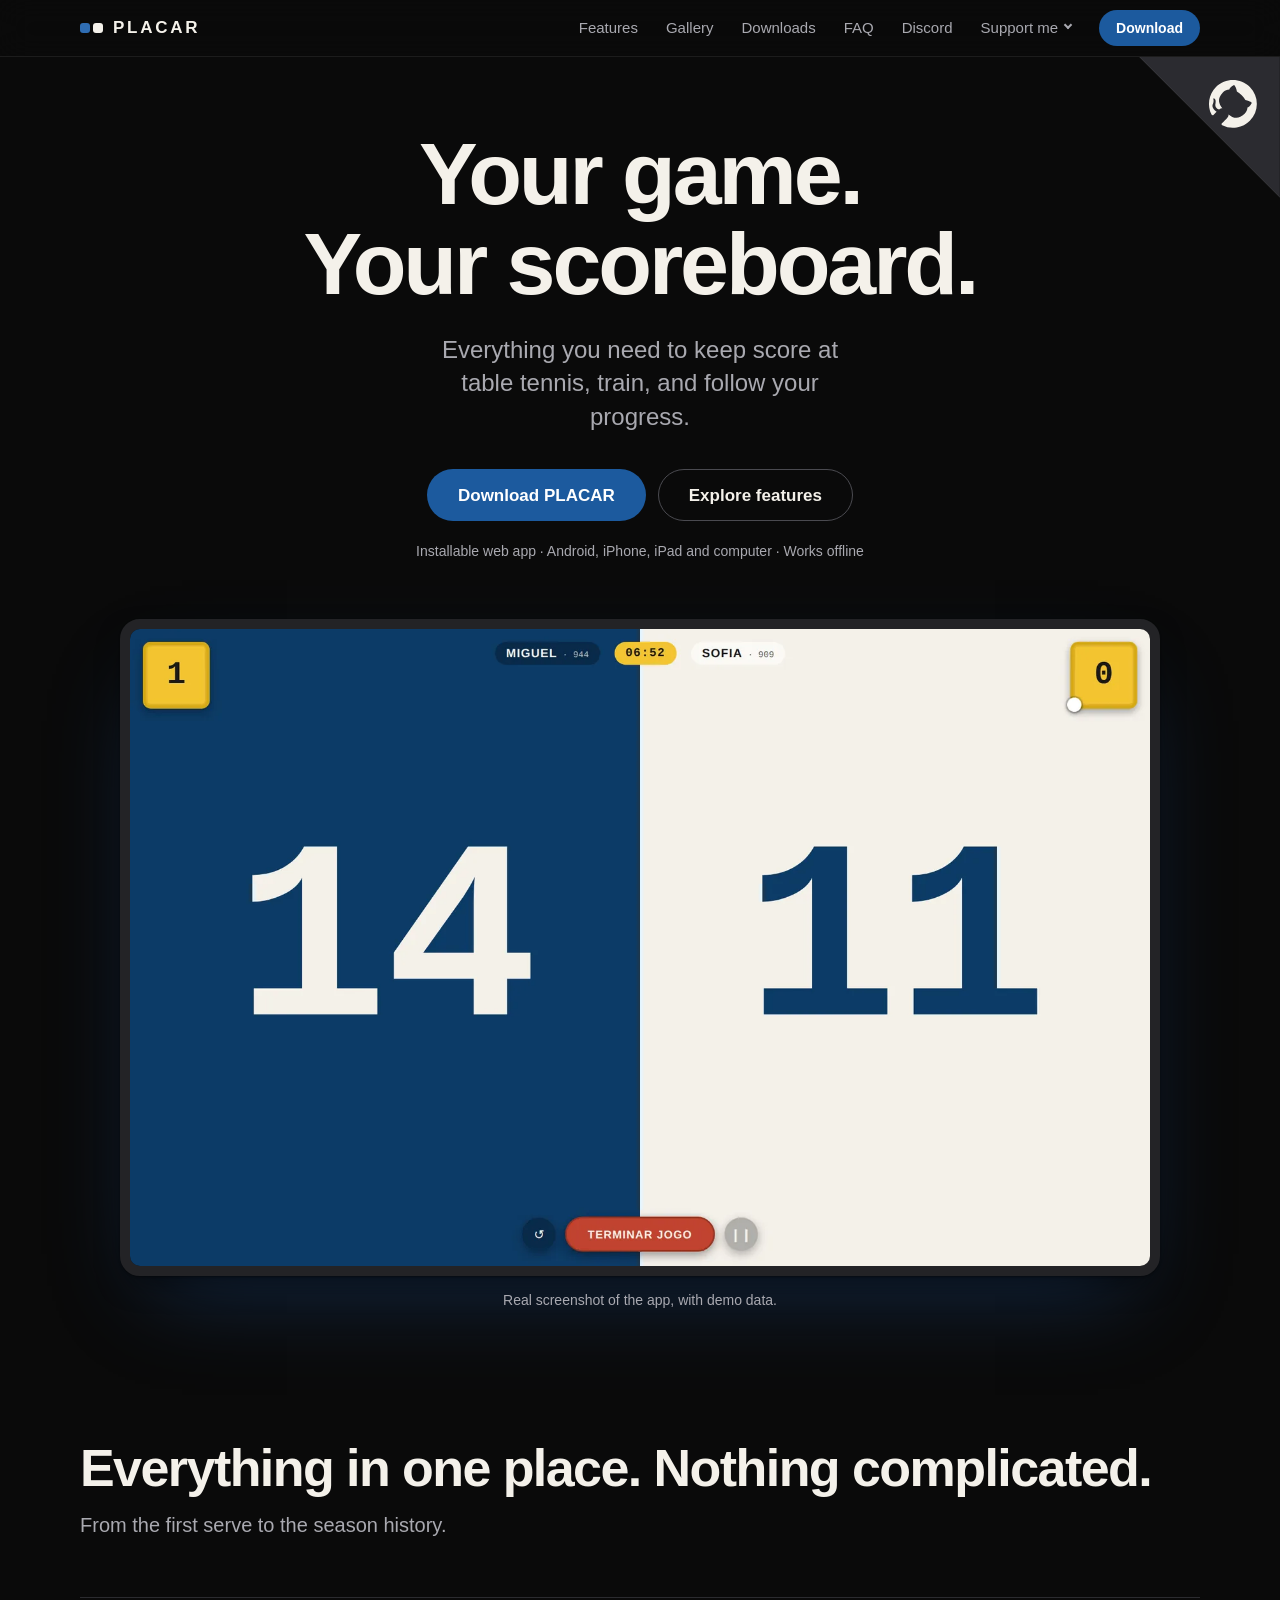
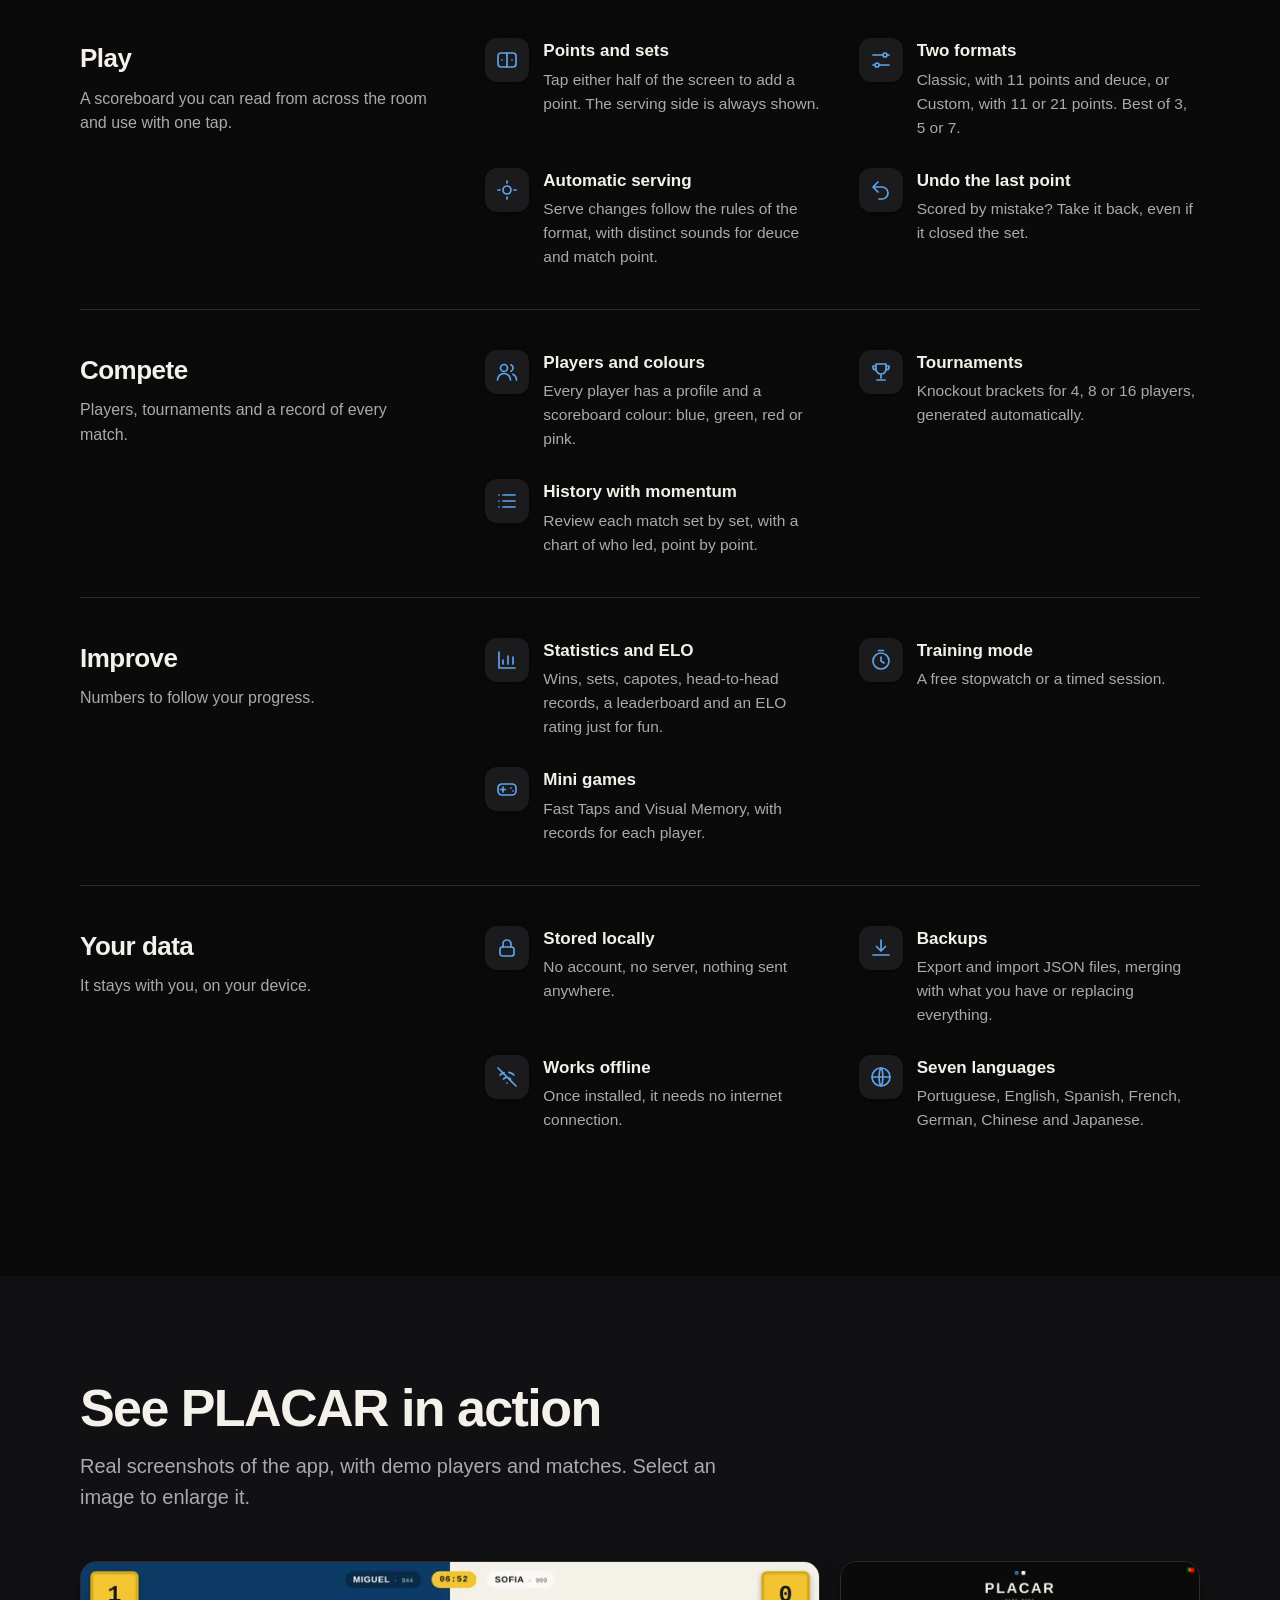
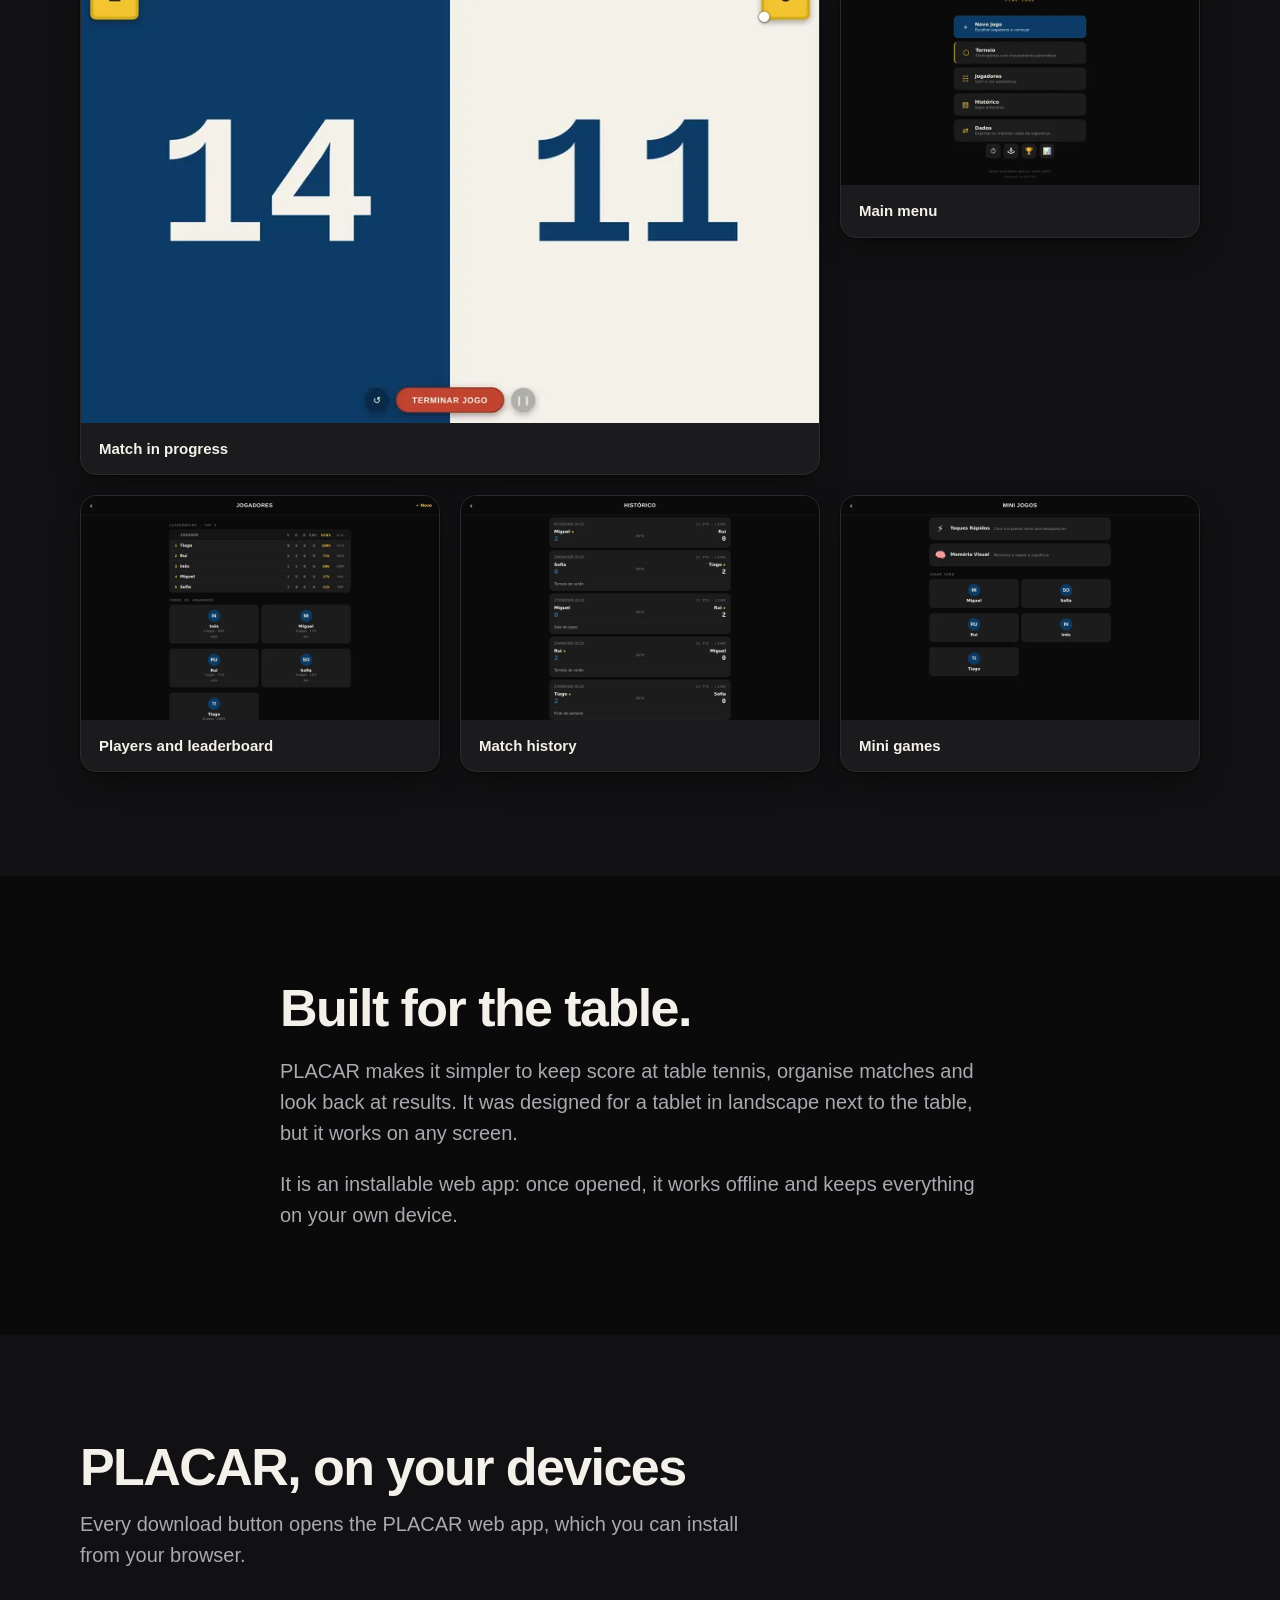
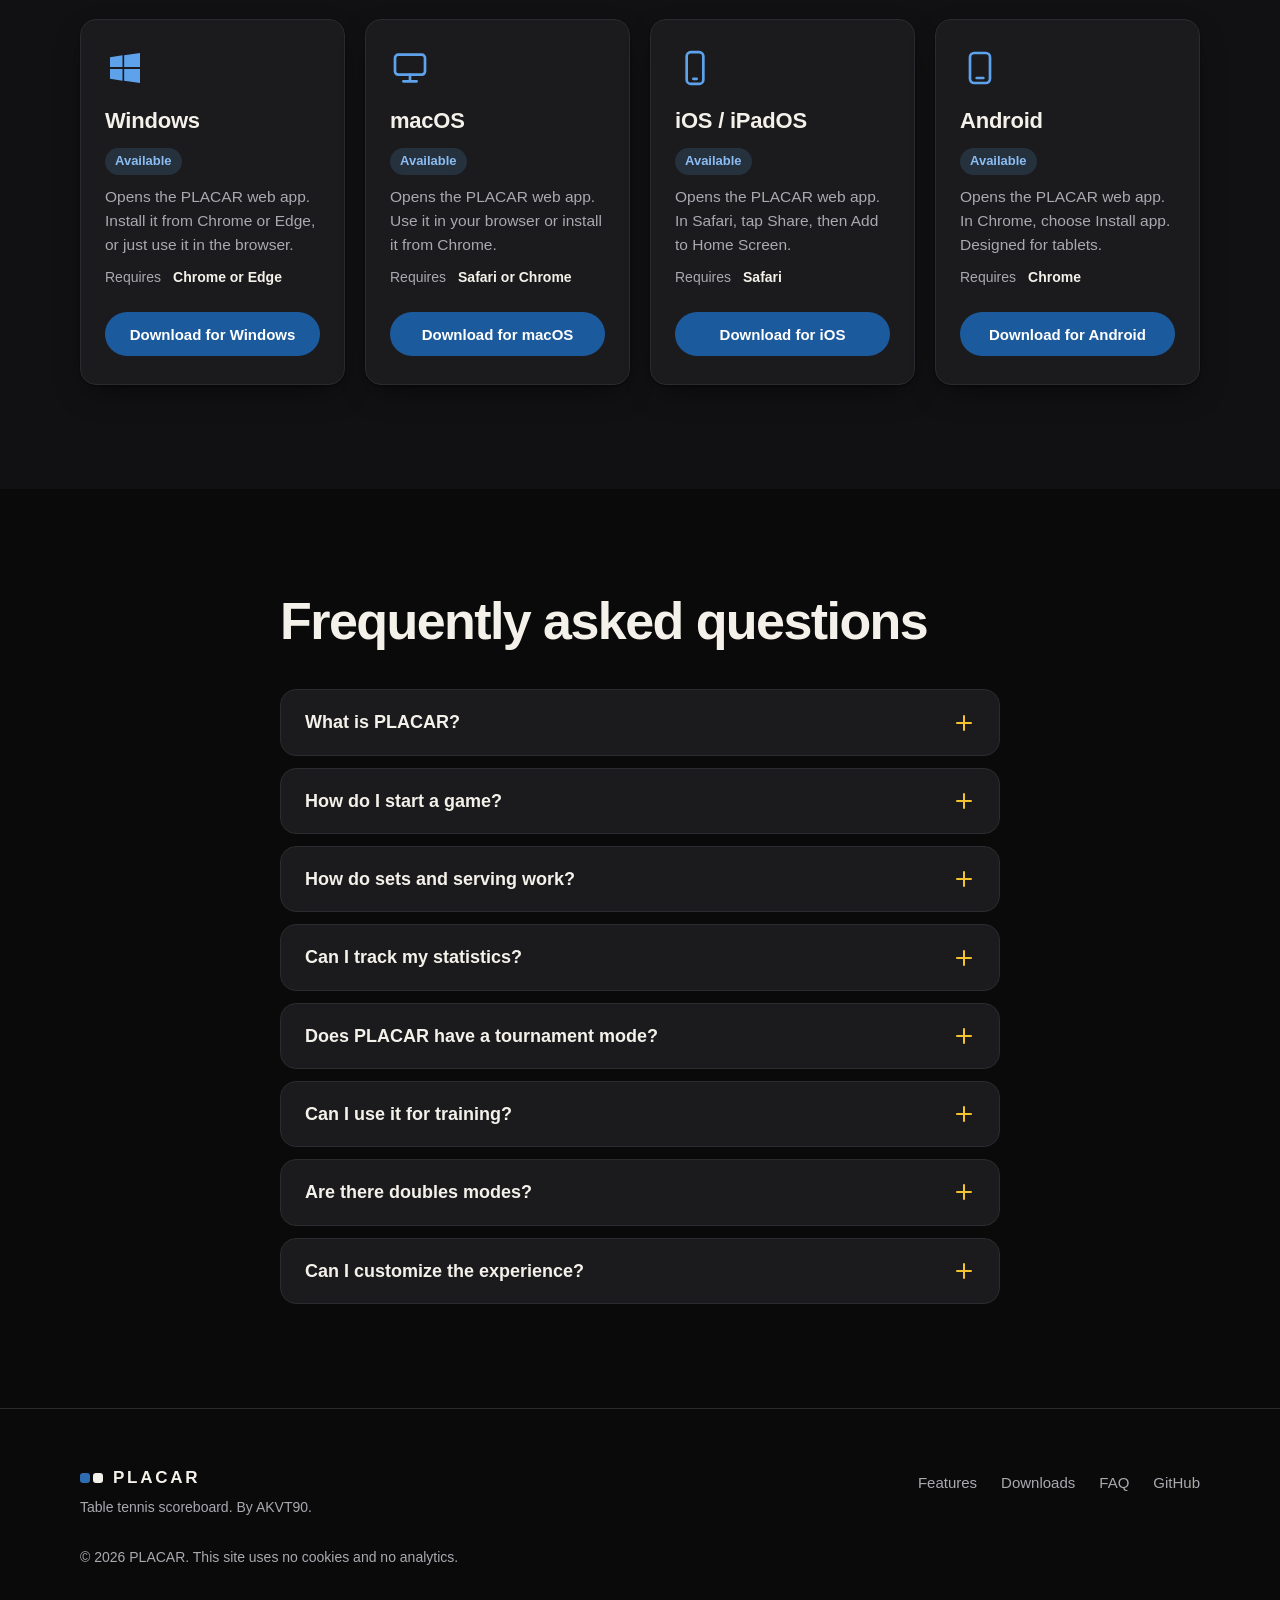
==== commit 1e1ebf47: "Atualização" ====
--- a/index.html
+++ b/index.html
@@ -49,6 +49,25 @@
       <a href="#gallery">Gallery</a>
       <a href="#downloads">Downloads</a>
       <a href="#faq">FAQ</a>
+      <a href="https://discord.gg/2xwZXc3Myj" target="_blank" rel="noopener noreferrer">Discord</a>
+      <div class="support">
+        <button class="support-toggle" type="button" aria-expanded="false" aria-controls="support-panel">Support me</button>
+        <div class="support-panel" id="support-panel" role="region" aria-label="Support me" hidden>
+          <p class="support-title">Support me ☕</p>
+          <div class="support-body">
+            <figure class="support-gif">
+              <img src="assets/images/support.gif" alt="" width="440" height="330" loading="lazy" onerror="this.closest('figure').hidden=true">
+            </figure>
+            <div class="support-text">
+              <p>If you love my work, you can support me here:</p>
+              <ul>
+                <li>Buy me a coffee: <a href="https://buymeacoffee.com/akvt90" target="_blank" rel="noopener noreferrer">buymeacoffee.com/akvt90</a></li>
+                <li>PayPal: <a href="https://paypal.me/AKVT777" target="_blank" rel="noopener noreferrer">paypal.me/AKVT777</a></li>
+              </ul>
+            </div>
+          </div>
+        </div>
+      </div>
       <a class="btn btn--primary btn--sm" href="https://akvt90.github.io/Ping-Pong-Scoreboard/">Download</a>
     </nav>
   </div>
@@ -56,6 +75,13 @@
 
 <main id="content">
   <section class="hero">
+    <a class="corner" href="https://github.com/AKVT90/Ping-Pong-Scoreboard/releases" target="_blank" rel="noopener noreferrer" aria-label="PLACAR releases on GitHub (opens in a new tab)" title="PLACAR on GitHub">
+      <svg viewBox="0 0 100 100" aria-hidden="true" focusable="false">
+        <polygon class="corner-bg" points="0,0 100,0 100,100"/>
+        <line class="corner-edge" x1="0" y1="0" x2="100" y2="100"/>
+        <path class="corner-cat" transform="translate(66.7 33.3) rotate(45) scale(2.125) translate(-8 -8)" d="M8 0C3.58 0 0 3.58 0 8c0 3.54 2.29 6.53 5.47 7.59.4.07.55-.17.55-.38 0-.19-.01-.82-.01-1.49-2.01.37-2.53-.49-2.69-.94-.09-.23-.48-.94-.82-1.13-.28-.15-.68-.52-.01-.53.63-.01 1.08.58 1.23.82.72 1.21 1.87.87 2.33.66.07-.52.28-.87.51-1.07-1.78-.2-3.64-.89-3.64-3.95 0-.87.31-1.59.82-2.15-.08-.2-.36-1.02.08-2.12 0 0 .67-.21 2.2.82.64-.18 1.32-.27 2-.27.68 0 1.36.09 2 .27 1.53-1.04 2.2-.82 2.2-.82.44 1.1.16 1.92.08 2.12.51.56.82 1.27.82 2.15 0 3.07-1.87 3.75-3.65 3.95.29.25.54.73.54 1.48 0 1.07-.01 1.93-.01 2.2 0 .21.15.46.55.38A8.013 8.013 0 0016 8c0-4.42-3.58-8-8-8z"/>
+      </svg>
+    </a>
     <div class="wrap hero-text">
       <h1>Your game.<br>Your scoreboard.</h1>
       <p class="lead">Everything you need to keep score at table tennis, train, and follow your progress.</p>
--- a/css/styles.css
+++ b/css/styles.css
@@ -151,17 +151,52 @@
 .nf h1{font-size:clamp(40px,8vw,72px);letter-spacing:-.03em;margin:20px 0 8px}
 .nf p{color:var(--ink-2);margin-bottom:28px;font-size:20px}
 
+/* Cantinho do GitHub */
+.hero{position:relative}
+.corner{position:absolute;top:0;right:0;z-index:1;width:clamp(92px,11vw,150px);aspect-ratio:1;display:block;color:var(--ink);clip-path:polygon(0 0,100% 0,100% 100%)}
+.corner svg{display:block;width:100%;height:100%}
+.corner-bg{fill:#2b2b30;transition:fill .2s}
+.corner-edge{stroke:rgba(255,255,255,.14);stroke-width:.8}
+.corner-cat{fill:currentColor;transition:transform .2s}
+.corner:hover .corner-bg,.corner:focus-visible .corner-bg{fill:#1c5a9e}
+.corner:focus-visible{outline:none}
+
+/* Discord e Support me */
+.support{position:relative}
+.support-toggle{background:none;border:0;padding:0;font:inherit;font-size:15px;color:var(--ink-2);cursor:pointer;display:inline-flex;align-items:center;gap:7px;border-radius:6px;transition:color .15s}
+.support-toggle:hover,.support-toggle[aria-expanded="true"]{color:var(--ink)}
+.support-toggle::after{content:"";width:6px;height:6px;border-right:2px solid currentColor;border-bottom:2px solid currentColor;transform:translateY(-2px) rotate(45deg);transition:transform .2s}
+.support-toggle[aria-expanded="true"]::after{transform:translateY(1px) rotate(225deg)}
+.support-panel{position:absolute;right:0;top:calc(100% + 24px);width:min(640px,calc(100vw - 40px));padding:26px 28px 28px;background:var(--surface);border:1px solid var(--line);border-radius:var(--radius);box-shadow:0 24px 60px -16px rgba(0,0,0,.85);text-align:left;z-index:60}
+.support-panel:not([hidden]){animation:pop .18s ease}
+@keyframes pop{from{opacity:0;transform:translateY(-6px)}}
+.support-title{font-size:26px;font-weight:700;letter-spacing:-.02em;text-align:center;margin-bottom:22px;color:var(--ink)}
+.support-body{display:flex;gap:24px;align-items:flex-start}
+.support-gif{flex:0 0 230px;margin:0}
+.support-gif img{width:100%;height:auto;border-radius:10px;display:block;background:#0a0a0a}
+.support-text{flex:1;min-width:0;font-size:16px;line-height:1.55;color:var(--ink-2)}
+.support-text ul{margin:14px 0 0;padding-left:22px;list-style:disc}
+.support-text li{margin:6px 0}
+.nav .support-panel a:not(.btn){color:var(--blue);font-size:inherit;padding:0;border:0;text-decoration:underline;text-underline-offset:3px;word-break:break-word}
+.nav .support-panel a:not(.btn):hover{color:#8bbcf2}
+
 /* Responsivo */
 @media (max-width:1000px){
   .dl-grid{grid-template-columns:repeat(2,1fr)}
   .group{grid-template-columns:1fr}
 }
+@media (max-width:920px){
+  .nav-toggle{display:block}
+  .nav{position:absolute;left:0;right:0;top:var(--header-h);flex-direction:column;align-items:stretch;gap:0;padding:8px 20px 20px;background:var(--bg);border-bottom:1px solid var(--line);display:none;max-height:calc(100vh - var(--header-h));overflow-y:auto}
+  .nav.is-open{display:flex}
+  .nav a:not(.btn),.support-toggle{padding:14px 0;font-size:18px;border-bottom:1px solid var(--line)}
+  .support-toggle{width:100%;justify-content:space-between;border-radius:0}
+  .nav .btn{margin-top:16px;min-height:48px}
+  .support-panel{position:static;width:auto;margin:12px 0 4px;padding:20px}
+  .support-body{flex-direction:column}
+  .support-gif{flex:none;width:100%;max-width:340px;align-self:center}
+}
 @media (max-width:760px){
-  .nav-toggle{display:block}
-  .nav{position:absolute;left:0;right:0;top:var(--header-h);flex-direction:column;align-items:stretch;gap:0;padding:8px 20px 20px;background:var(--bg);border-bottom:1px solid var(--line);display:none}
-  .nav.is-open{display:flex}
-  .nav a:not(.btn){padding:14px 0;font-size:18px;border-bottom:1px solid var(--line)}
-  .nav .btn{margin-top:16px;min-height:48px}
   .hero{padding-top:48px}
   .section{padding:72px 0}
   .gallery{grid-template-columns:1fr}
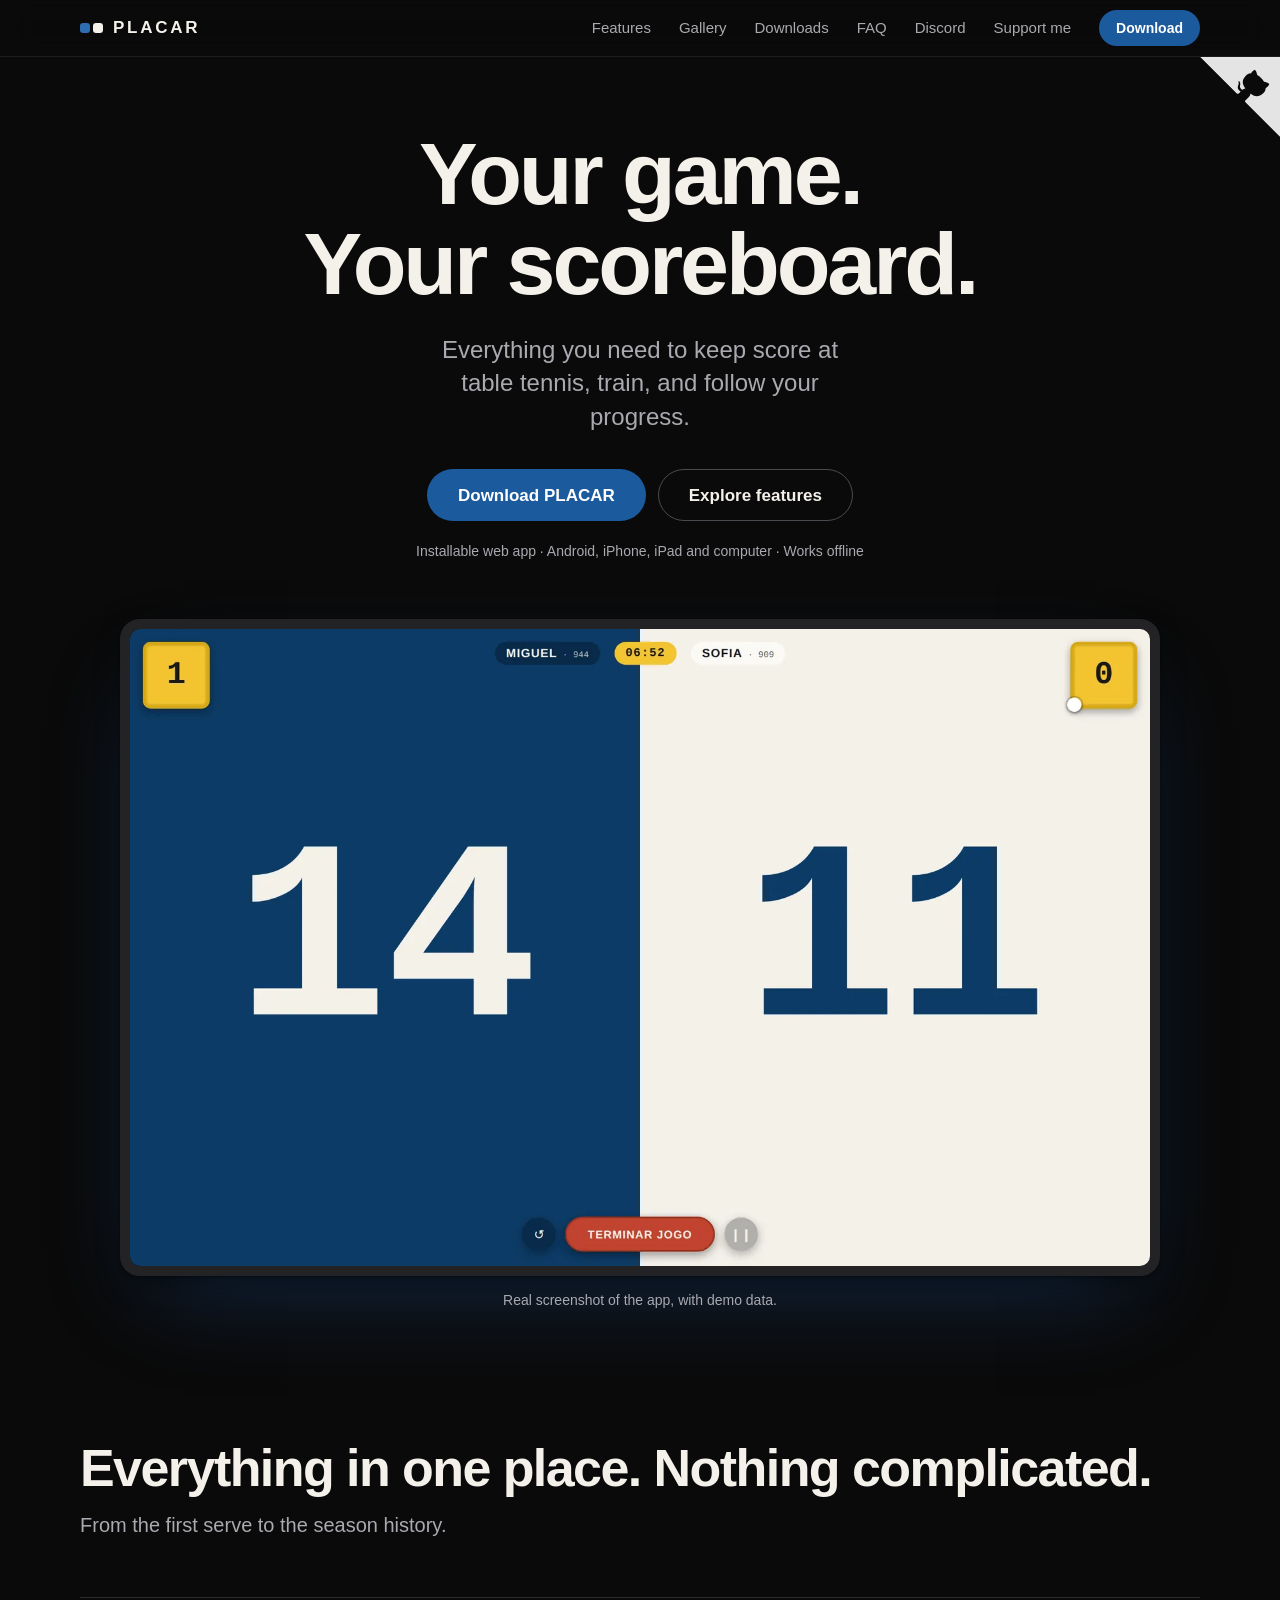
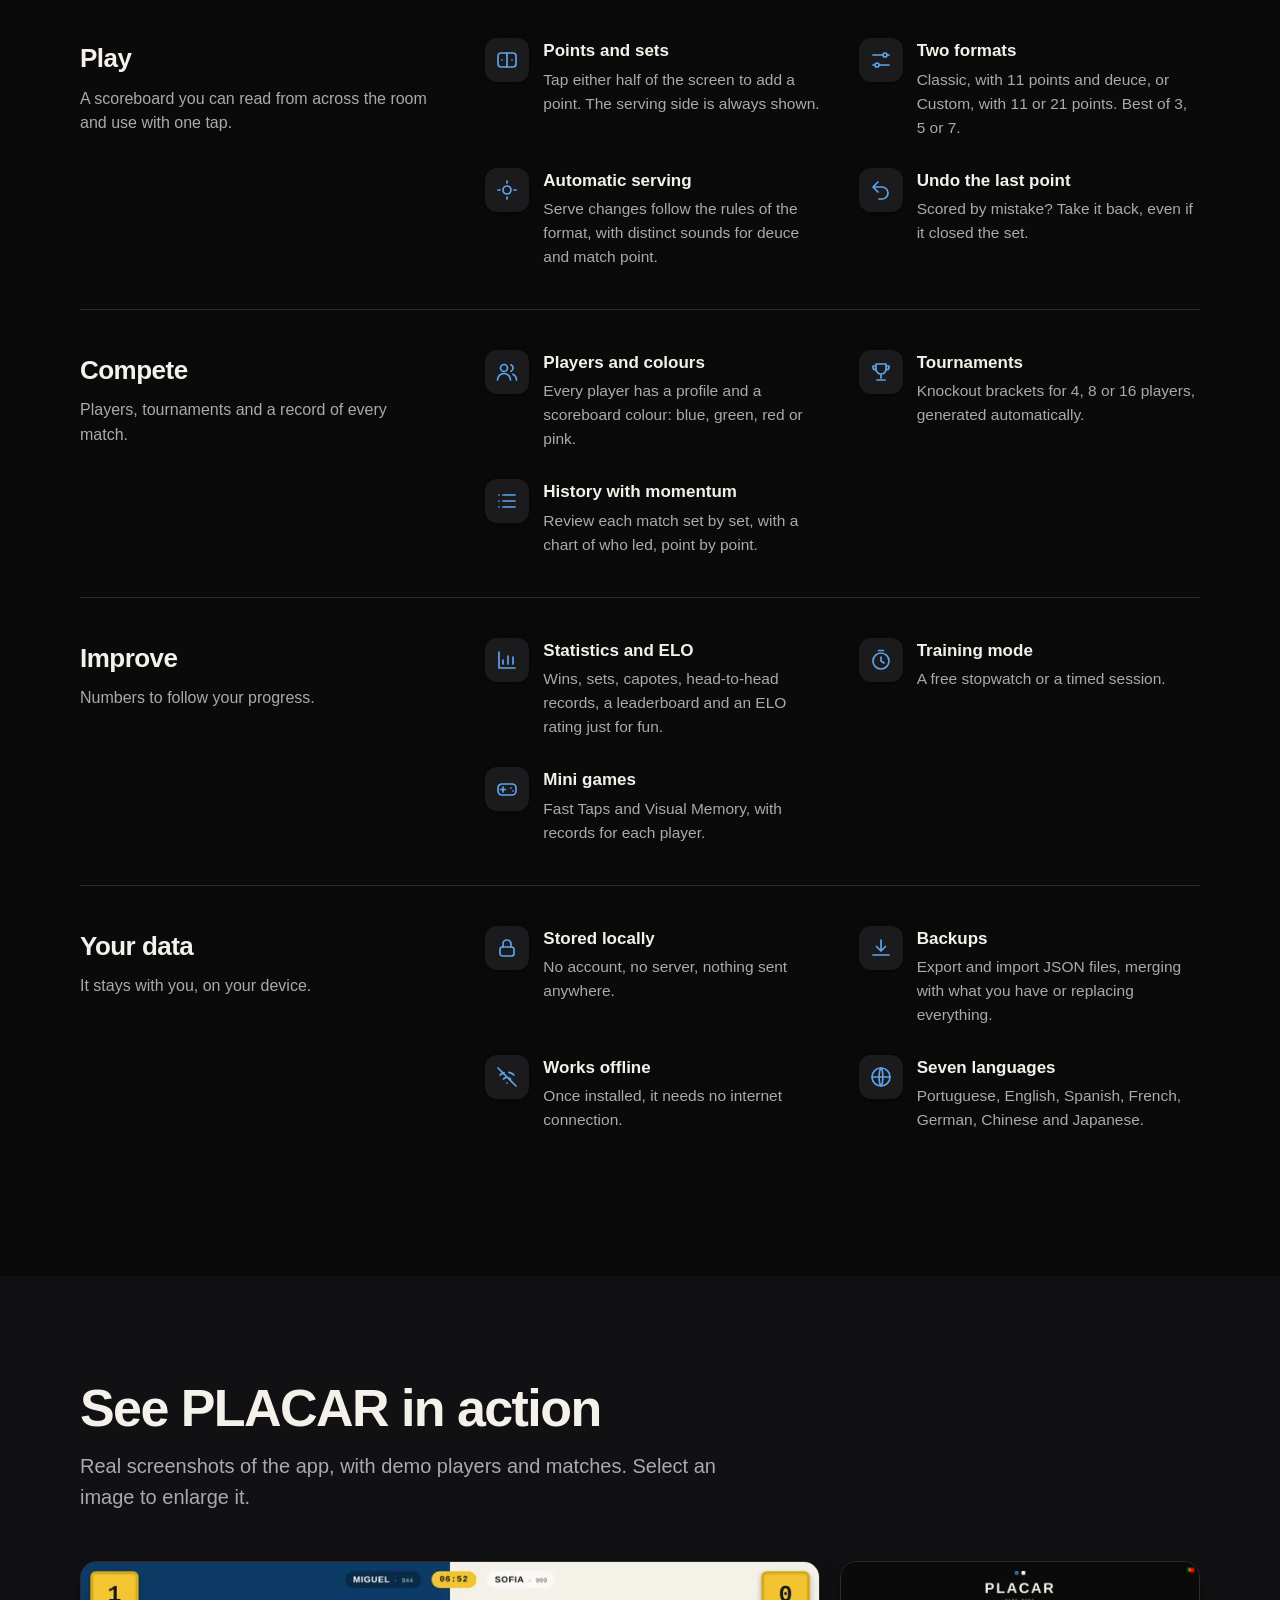
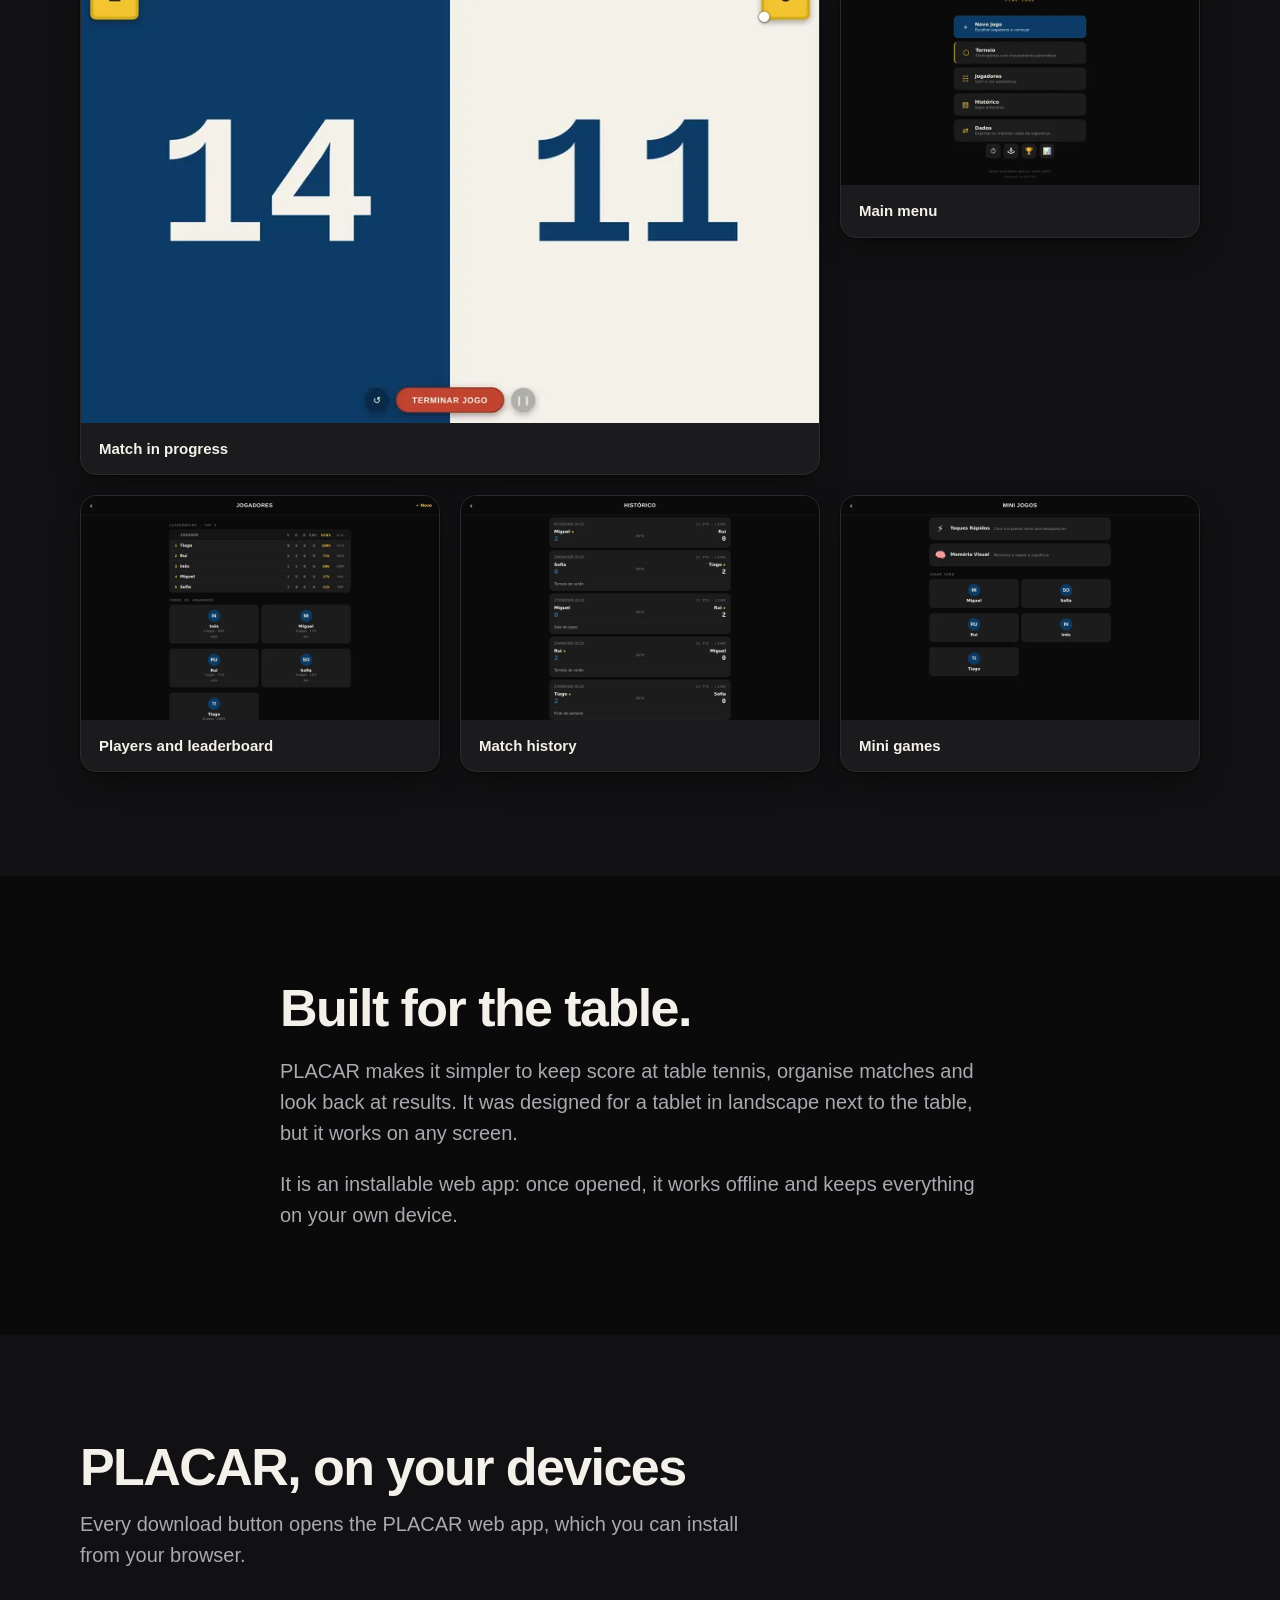
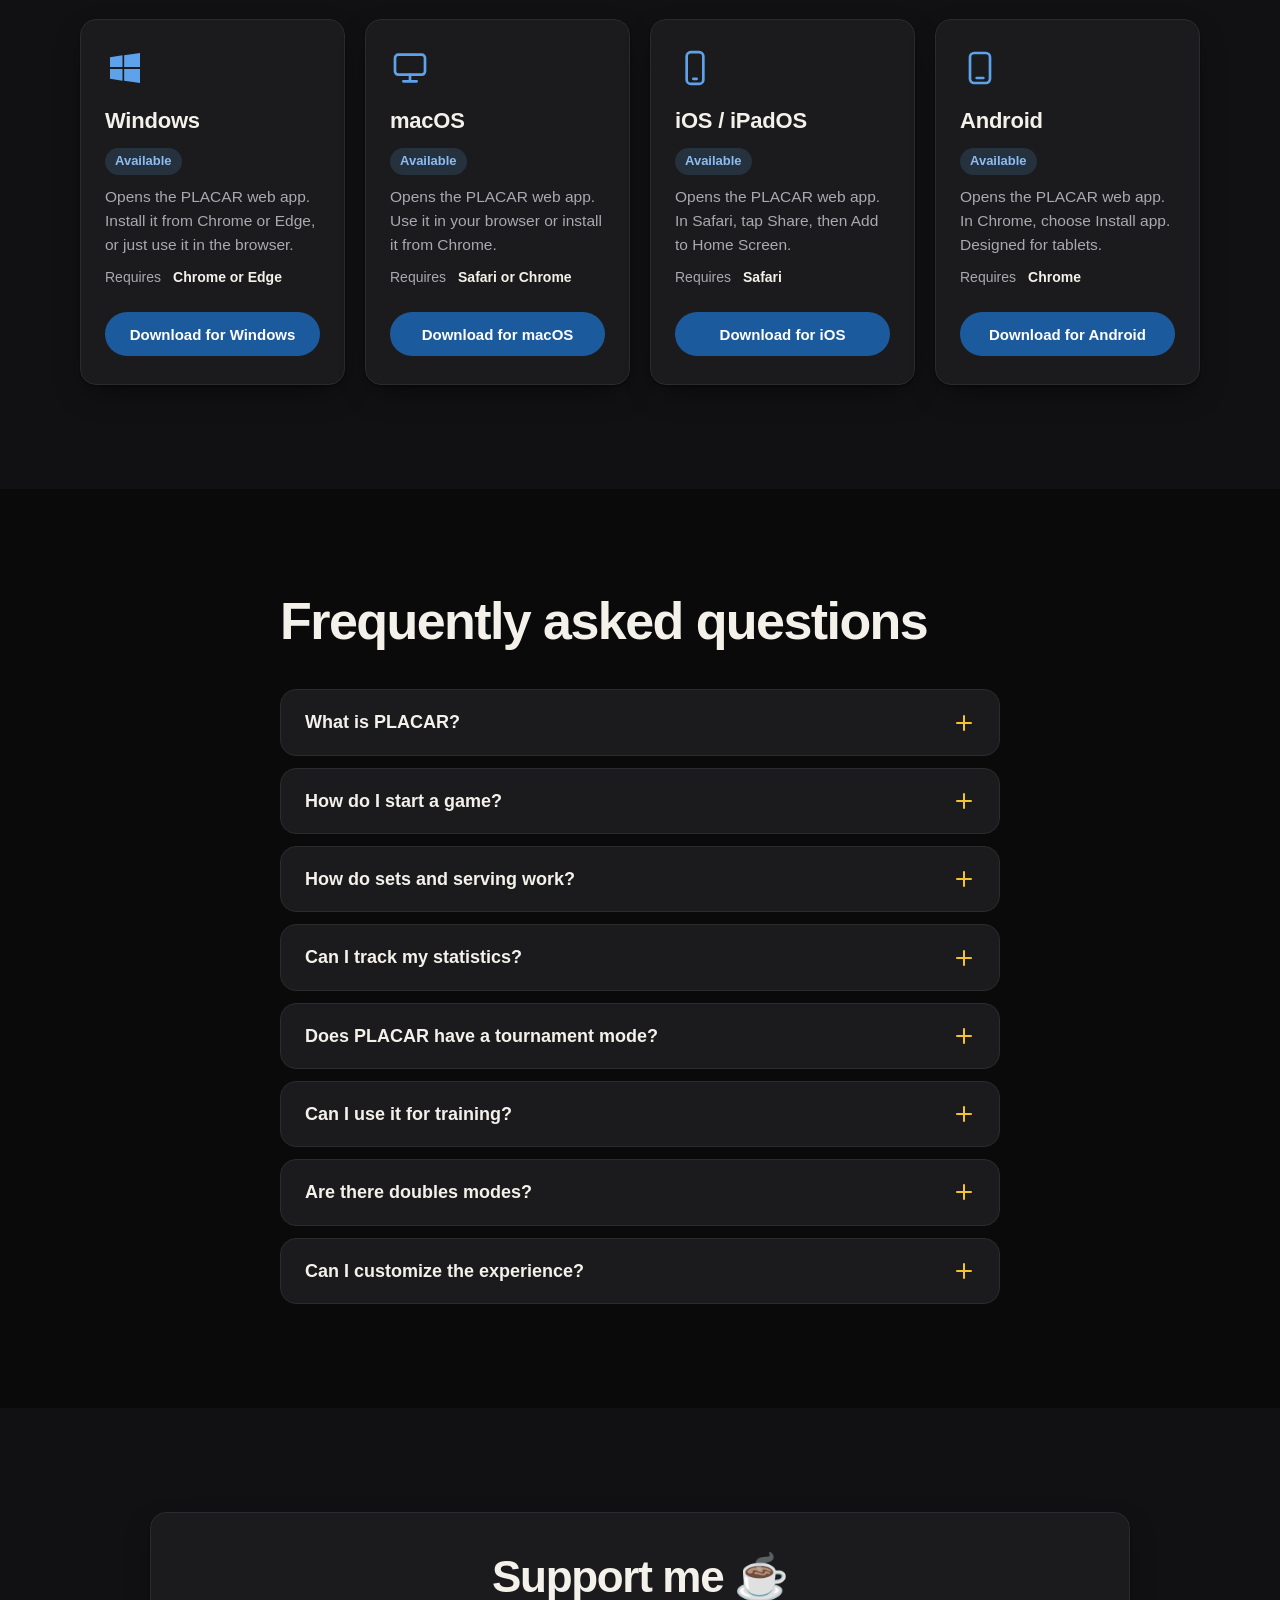
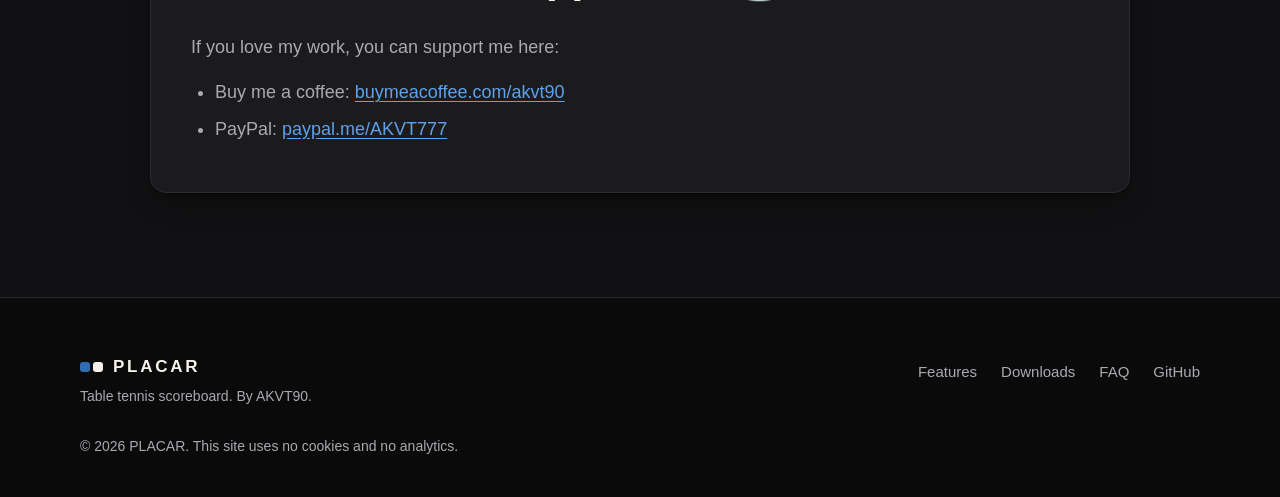
==== commit 17f7f58d: "Atualização" ====
--- a/index.html
+++ b/index.html
@@ -18,7 +18,7 @@
   <meta property="og:image" content="https://akvt90.github.io/assets/screenshots/jogo.webp">
   <meta property="og:image:alt" content="PLACAR scoreboard split into blue and white showing the score">
   <meta name="twitter:card" content="summary_large_image">
-  <link rel="stylesheet" href="css/styles.css">
+  <link rel="stylesheet" href="css/styles.css?v=4">
 </head>
 <body>
 <svg width="0" height="0" style="position:absolute" aria-hidden="true">
@@ -50,24 +50,7 @@
       <a href="#downloads">Downloads</a>
       <a href="#faq">FAQ</a>
       <a href="https://discord.gg/2xwZXc3Myj" target="_blank" rel="noopener noreferrer">Discord</a>
-      <div class="support">
-        <button class="support-toggle" type="button" aria-expanded="false" aria-controls="support-panel">Support me</button>
-        <div class="support-panel" id="support-panel" role="region" aria-label="Support me" hidden>
-          <p class="support-title">Support me ☕</p>
-          <div class="support-body">
-            <figure class="support-gif">
-              <img src="assets/images/support.gif" alt="" width="440" height="330" loading="lazy" onerror="this.closest('figure').hidden=true">
-            </figure>
-            <div class="support-text">
-              <p>If you love my work, you can support me here:</p>
-              <ul>
-                <li>Buy me a coffee: <a href="https://buymeacoffee.com/akvt90" target="_blank" rel="noopener noreferrer">buymeacoffee.com/akvt90</a></li>
-                <li>PayPal: <a href="https://paypal.me/AKVT777" target="_blank" rel="noopener noreferrer">paypal.me/AKVT777</a></li>
-              </ul>
-            </div>
-          </div>
-        </div>
-      </div>
+      <a href="#support">Support me</a>
       <a class="btn btn--primary btn--sm" href="https://akvt90.github.io/Ping-Pong-Scoreboard/">Download</a>
     </nav>
   </div>
@@ -76,10 +59,11 @@
 <main id="content">
   <section class="hero">
     <a class="corner" href="https://github.com/AKVT90/Ping-Pong-Scoreboard/releases" target="_blank" rel="noopener noreferrer" aria-label="PLACAR releases on GitHub (opens in a new tab)" title="PLACAR on GitHub">
-      <svg viewBox="0 0 100 100" aria-hidden="true" focusable="false">
-        <polygon class="corner-bg" points="0,0 100,0 100,100"/>
-        <line class="corner-edge" x1="0" y1="0" x2="100" y2="100"/>
-        <path class="corner-cat" transform="translate(66.7 33.3) rotate(45) scale(2.125) translate(-8 -8)" d="M8 0C3.58 0 0 3.58 0 8c0 3.54 2.29 6.53 5.47 7.59.4.07.55-.17.55-.38 0-.19-.01-.82-.01-1.49-2.01.37-2.53-.49-2.69-.94-.09-.23-.48-.94-.82-1.13-.28-.15-.68-.52-.01-.53.63-.01 1.08.58 1.23.82.72 1.21 1.87.87 2.33.66.07-.52.28-.87.51-1.07-1.78-.2-3.64-.89-3.64-3.95 0-.87.31-1.59.82-2.15-.08-.2-.36-1.02.08-2.12 0 0 .67-.21 2.2.82.64-.18 1.32-.27 2-.27.68 0 1.36.09 2 .27 1.53-1.04 2.2-.82 2.2-.82.44 1.1.16 1.92.08 2.12.51.56.82 1.27.82 2.15 0 3.07-1.87 3.75-3.65 3.95.29.25.54.73.54 1.48 0 1.07-.01 1.93-.01 2.2 0 .21.15.46.55.38A8.013 8.013 0 0016 8c0-4.42-3.58-8-8-8z"/>
+      <!-- Cantinho "Fork me on GitHub" (github-corners, licença MIT, tholman) -->
+      <svg width="80" height="80" viewBox="0 0 250 250" aria-hidden="true" focusable="false">
+        <path class="corner-bg" fill="#e4e4e4" d="M0,0 L115,115 L130,115 L142,142 L250,250 L250,0 Z"/>
+        <path class="corner-cat octo-arm" fill="#0a0a0a" d="M128.3,109.0 C113.8,99.7 119.0,89.6 119.0,89.6 C122.0,82.7 120.5,78.6 120.5,78.6 C119.2,72.0 123.4,76.3 123.4,76.3 C127.3,80.9 125.5,87.3 125.5,87.3 C122.9,97.6 130.6,101.9 134.4,103.2"/>
+        <path class="corner-cat" fill="#0a0a0a" d="M115.0,115.0 C114.9,115.1 118.7,116.5 119.8,115.4 L133.7,101.6 C136.9,99.2 139.9,98.4 142.2,98.6 C133.8,88.0 127.5,74.4 143.8,58.0 C148.5,53.4 154.0,51.2 159.7,51.0 C160.3,49.4 163.2,43.6 171.4,40.1 C171.4,40.1 176.1,42.5 178.8,56.2 C183.1,58.6 187.2,61.8 190.9,65.4 C194.5,69.0 197.7,73.2 200.1,77.6 C213.8,80.2 216.3,84.9 216.3,84.9 C212.7,93.1 206.9,96.0 205.4,96.6 C205.1,102.4 203.0,107.8 198.3,112.5 C181.9,128.9 168.3,122.5 157.7,114.1 C157.9,116.9 156.7,120.9 152.7,124.9 L141.0,136.5 C139.8,137.7 141.6,141.9 141.8,141.8 Z"/>
       </svg>
     </a>
     <div class="wrap hero-text">
@@ -217,6 +201,25 @@
       <noscript><style>.faq-a{grid-template-rows:1fr!important;visibility:visible!important}</style></noscript>
     </div>
   </section>
+  <section class="section section--tint" id="support" aria-labelledby="t-support">
+    <div class="wrap">
+      <div class="support-card">
+        <h2 id="t-support" class="support-title">Support me ☕</h2>
+        <div class="support-body">
+          <figure class="support-gif">
+            <img src="https://media.giphy.com/media/v1.Y2lkPTc5MGI3NjExNGFneHMzcTJoNW0xbWhmajAzZDFreTlwajdzMzgzOHFmdzh4YXFydSZlcD12MV9naWZzX3NlYXJjaCZjdD1n/q5vM81ydopkyXlIu1U/giphy.gif" alt="" loading="lazy" referrerpolicy="no-referrer" onerror="this.closest('figure').hidden=true">
+          </figure>
+          <div class="support-text">
+            <p>If you love my work, you can support me here:</p>
+            <ul>
+              <li>Buy me a coffee: <a href="https://buymeacoffee.com/akvt90" target="_blank" rel="noopener noreferrer">buymeacoffee.com/akvt90</a></li>
+              <li>PayPal: <a href="https://paypal.me/AKVT777" target="_blank" rel="noopener noreferrer">paypal.me/AKVT777</a></li>
+            </ul>
+          </div>
+        </div>
+      </div>
+    </div>
+  </section>
 </main>
 
 <footer class="site-footer">
@@ -242,8 +245,8 @@
   <button type="button" class="lb-btn lb-next" id="lb-next" aria-label="Next image">›</button>
 </dialog>
 
-<script src="config/downloads.js"></script>
-<script src="js/downloads.js"></script>
-<script src="js/main.js"></script>
+<script src="config/downloads.js?v=4"></script>
+<script src="js/downloads.js?v=4"></script>
+<script src="js/main.js?v=4"></script>
 </body>
 </html>
--- a/css/styles.css
+++ b/css/styles.css
@@ -151,34 +151,29 @@
 .nf h1{font-size:clamp(40px,8vw,72px);letter-spacing:-.03em;margin:20px 0 8px}
 .nf p{color:var(--ink-2);margin-bottom:28px;font-size:20px}
 
-/* Cantinho do GitHub */
+/* Cantinho do GitHub (github-corners, MIT) */
 .hero{position:relative}
-.corner{position:absolute;top:0;right:0;z-index:1;width:clamp(92px,11vw,150px);aspect-ratio:1;display:block;color:var(--ink);clip-path:polygon(0 0,100% 0,100% 100%)}
+.corner{position:absolute;top:0;right:0;z-index:1;width:80px;height:80px;display:block;clip-path:polygon(0 0,100% 0,100% 100%)}
 .corner svg{display:block;width:100%;height:100%}
-.corner-bg{fill:#2b2b30;transition:fill .2s}
-.corner-edge{stroke:rgba(255,255,255,.14);stroke-width:.8}
-.corner-cat{fill:currentColor;transition:transform .2s}
-.corner:hover .corner-bg,.corner:focus-visible .corner-bg{fill:#1c5a9e}
+.corner-bg{fill:#e4e4e4;transition:fill .2s}
+.corner-cat{fill:#0a0a0a}
+.corner:hover .corner-bg{fill:#fff}
 .corner:focus-visible{outline:none}
-
-/* Discord e Support me */
-.support{position:relative}
-.support-toggle{background:none;border:0;padding:0;font:inherit;font-size:15px;color:var(--ink-2);cursor:pointer;display:inline-flex;align-items:center;gap:7px;border-radius:6px;transition:color .15s}
-.support-toggle:hover,.support-toggle[aria-expanded="true"]{color:var(--ink)}
-.support-toggle::after{content:"";width:6px;height:6px;border-right:2px solid currentColor;border-bottom:2px solid currentColor;transform:translateY(-2px) rotate(45deg);transition:transform .2s}
-.support-toggle[aria-expanded="true"]::after{transform:translateY(1px) rotate(225deg)}
-.support-panel{position:absolute;right:0;top:calc(100% + 24px);width:min(640px,calc(100vw - 40px));padding:26px 28px 28px;background:var(--surface);border:1px solid var(--line);border-radius:var(--radius);box-shadow:0 24px 60px -16px rgba(0,0,0,.85);text-align:left;z-index:60}
-.support-panel:not([hidden]){animation:pop .18s ease}
-@keyframes pop{from{opacity:0;transform:translateY(-6px)}}
-.support-title{font-size:26px;font-weight:700;letter-spacing:-.02em;text-align:center;margin-bottom:22px;color:var(--ink)}
-.support-body{display:flex;gap:24px;align-items:flex-start}
-.support-gif{flex:0 0 230px;margin:0}
-.support-gif img{width:100%;height:auto;border-radius:10px;display:block;background:#0a0a0a}
-.support-text{flex:1;min-width:0;font-size:16px;line-height:1.55;color:var(--ink-2)}
-.support-text ul{margin:14px 0 0;padding-left:22px;list-style:disc}
-.support-text li{margin:6px 0}
-.nav .support-panel a:not(.btn){color:var(--blue);font-size:inherit;padding:0;border:0;text-decoration:underline;text-underline-offset:3px;word-break:break-word}
-.nav .support-panel a:not(.btn):hover{color:#8bbcf2}
+.corner:focus-visible .corner-bg{fill:#8bbcf2}
+.octo-arm{transform-origin:130px 106px}
+.corner:hover .octo-arm{animation:octocat-wave .56s ease-in-out}
+@keyframes octocat-wave{0%,100%{transform:rotate(0)}20%,60%{transform:rotate(-25deg)}40%,80%{transform:rotate(10deg)}}
+
+/* Support me */
+.support-card{max-width:980px;margin-inline:auto;padding:40px;background:var(--surface);border:1px solid var(--line);border-radius:var(--radius);box-shadow:var(--shadow)}
+.support-title{font-size:clamp(30px,5vw,44px);line-height:1.1;letter-spacing:-.03em;font-weight:700;text-align:center;margin-bottom:32px}
+.support-body{display:flex;gap:32px;align-items:flex-start}
+.support-gif{flex:0 0 min(46%,420px);margin:0}
+.support-gif img{width:100%;height:auto;display:block;border-radius:12px}
+.support-text{flex:1;min-width:0;font-size:18px;line-height:1.6;color:var(--ink-2)}
+.support-text ul{margin:16px 0 0;padding-left:24px;list-style:disc}
+.support-text li{margin:8px 0}
+.support-text a{word-break:break-word;text-underline-offset:3px}
 
 /* Responsivo */
 @media (max-width:1000px){
@@ -189,14 +184,14 @@
   .nav-toggle{display:block}
   .nav{position:absolute;left:0;right:0;top:var(--header-h);flex-direction:column;align-items:stretch;gap:0;padding:8px 20px 20px;background:var(--bg);border-bottom:1px solid var(--line);display:none;max-height:calc(100vh - var(--header-h));overflow-y:auto}
   .nav.is-open{display:flex}
-  .nav a:not(.btn),.support-toggle{padding:14px 0;font-size:18px;border-bottom:1px solid var(--line)}
-  .support-toggle{width:100%;justify-content:space-between;border-radius:0}
+  .nav a:not(.btn){padding:14px 0;font-size:18px;border-bottom:1px solid var(--line)}
   .nav .btn{margin-top:16px;min-height:48px}
-  .support-panel{position:static;width:auto;margin:12px 0 4px;padding:20px}
+}
+@media (max-width:760px){
+  .corner{width:64px;height:64px}
+  .support-card{padding:24px}
   .support-body{flex-direction:column}
-  .support-gif{flex:none;width:100%;max-width:340px;align-self:center}
-}
-@media (max-width:760px){
+  .support-gif{flex:none;width:100%}
   .hero{padding-top:48px}
   .section{padding:72px 0}
   .gallery{grid-template-columns:1fr}
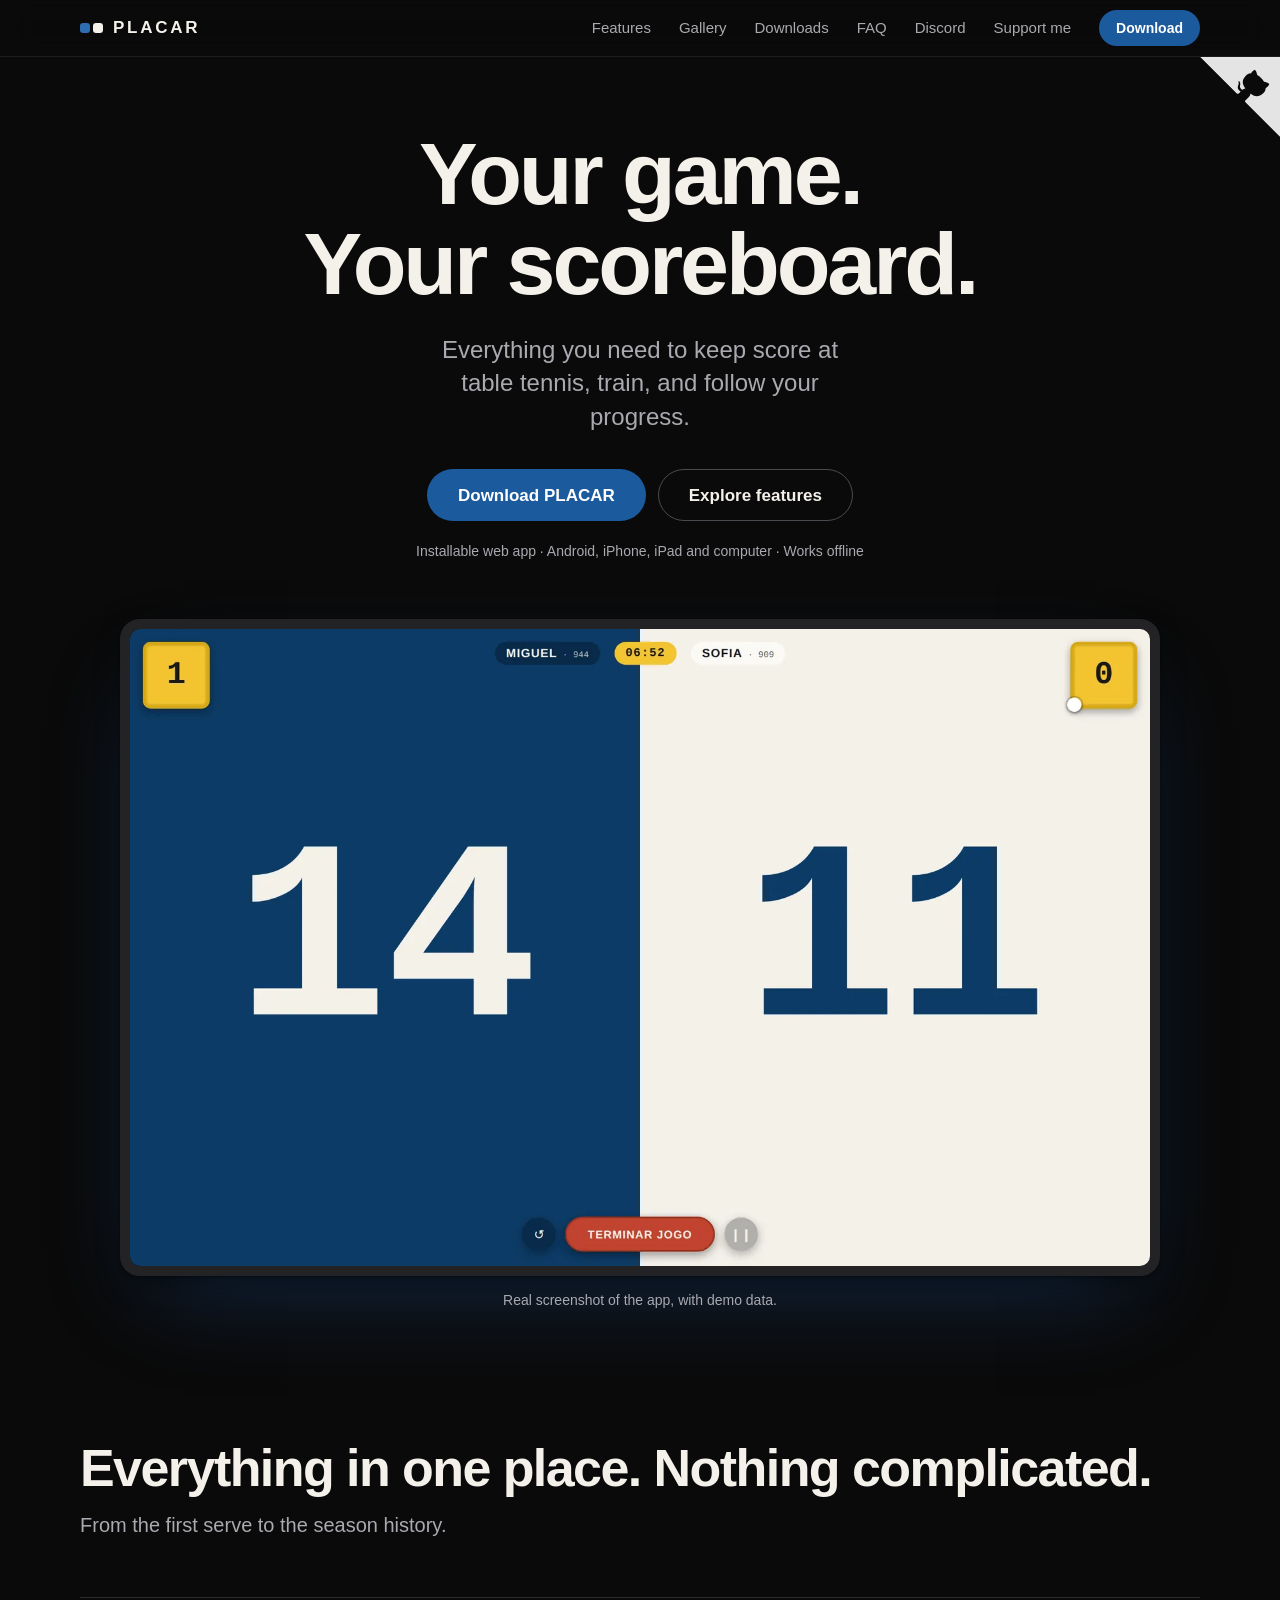
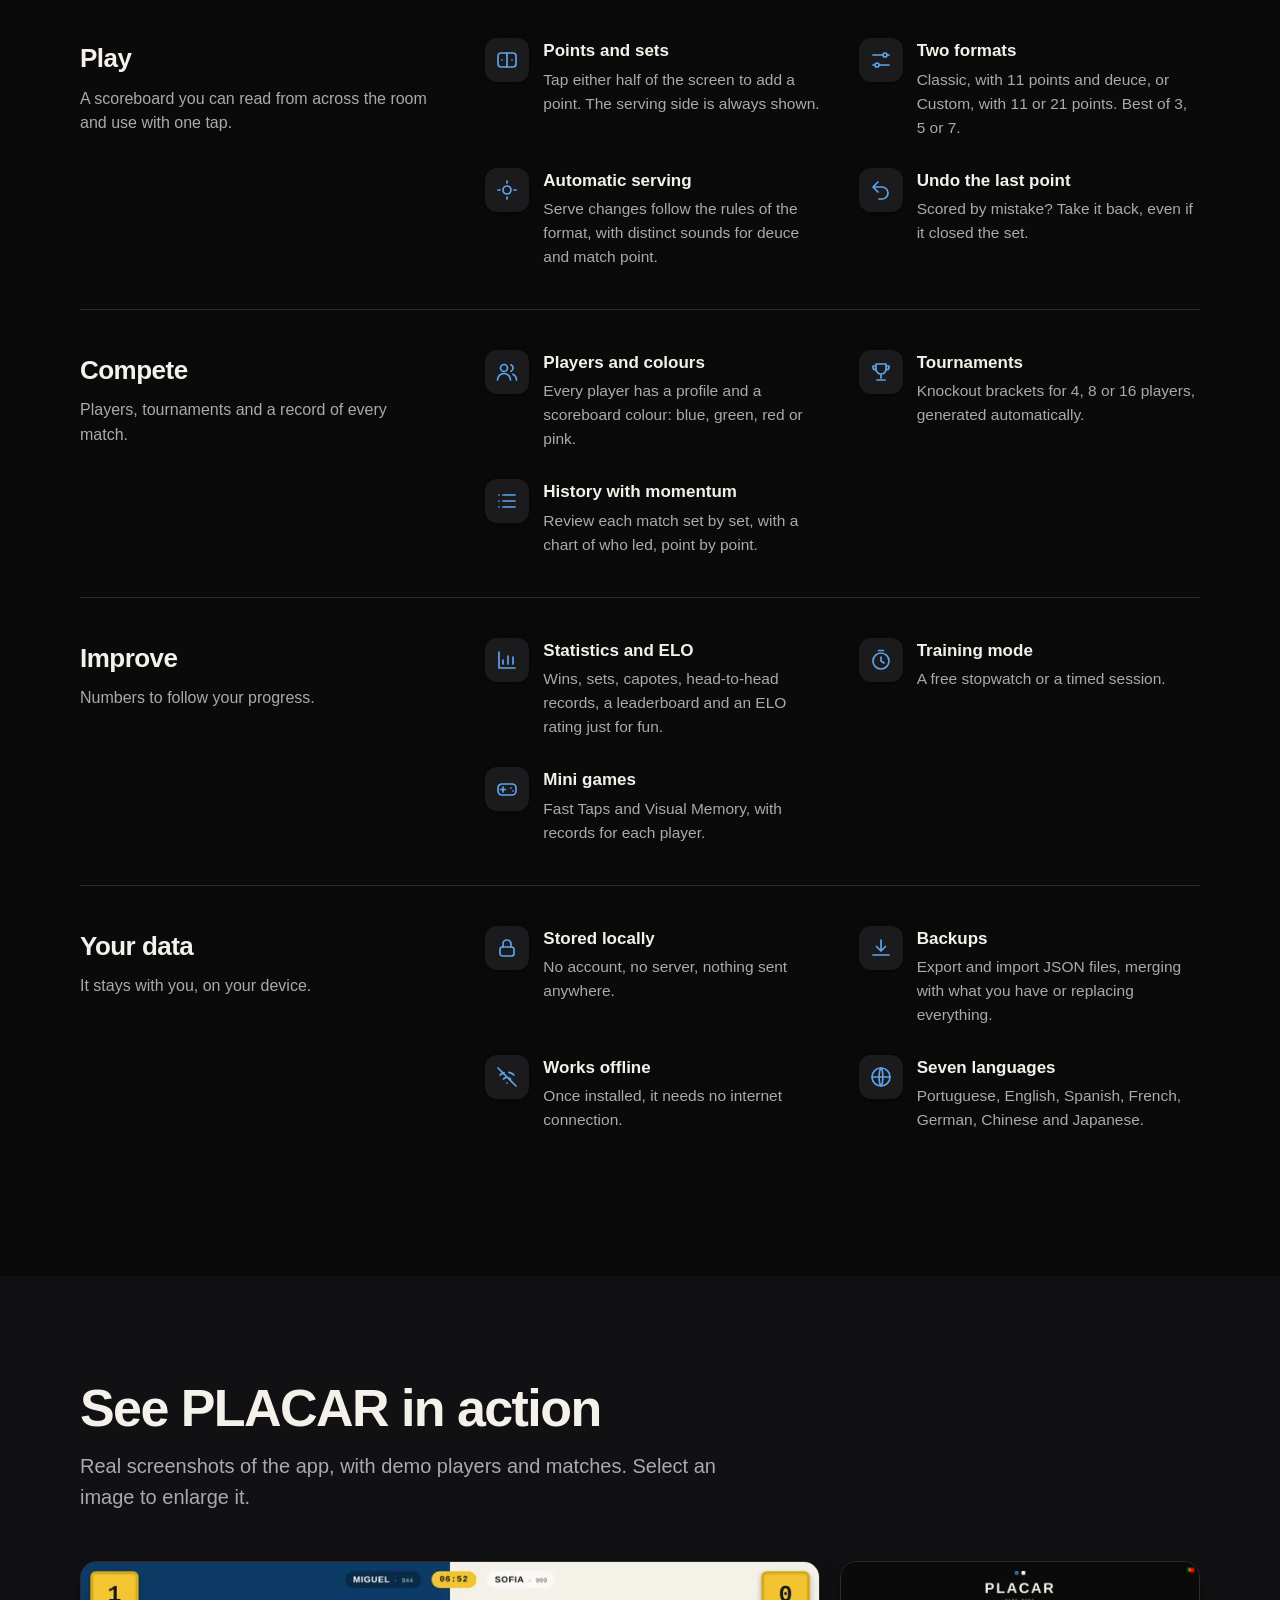
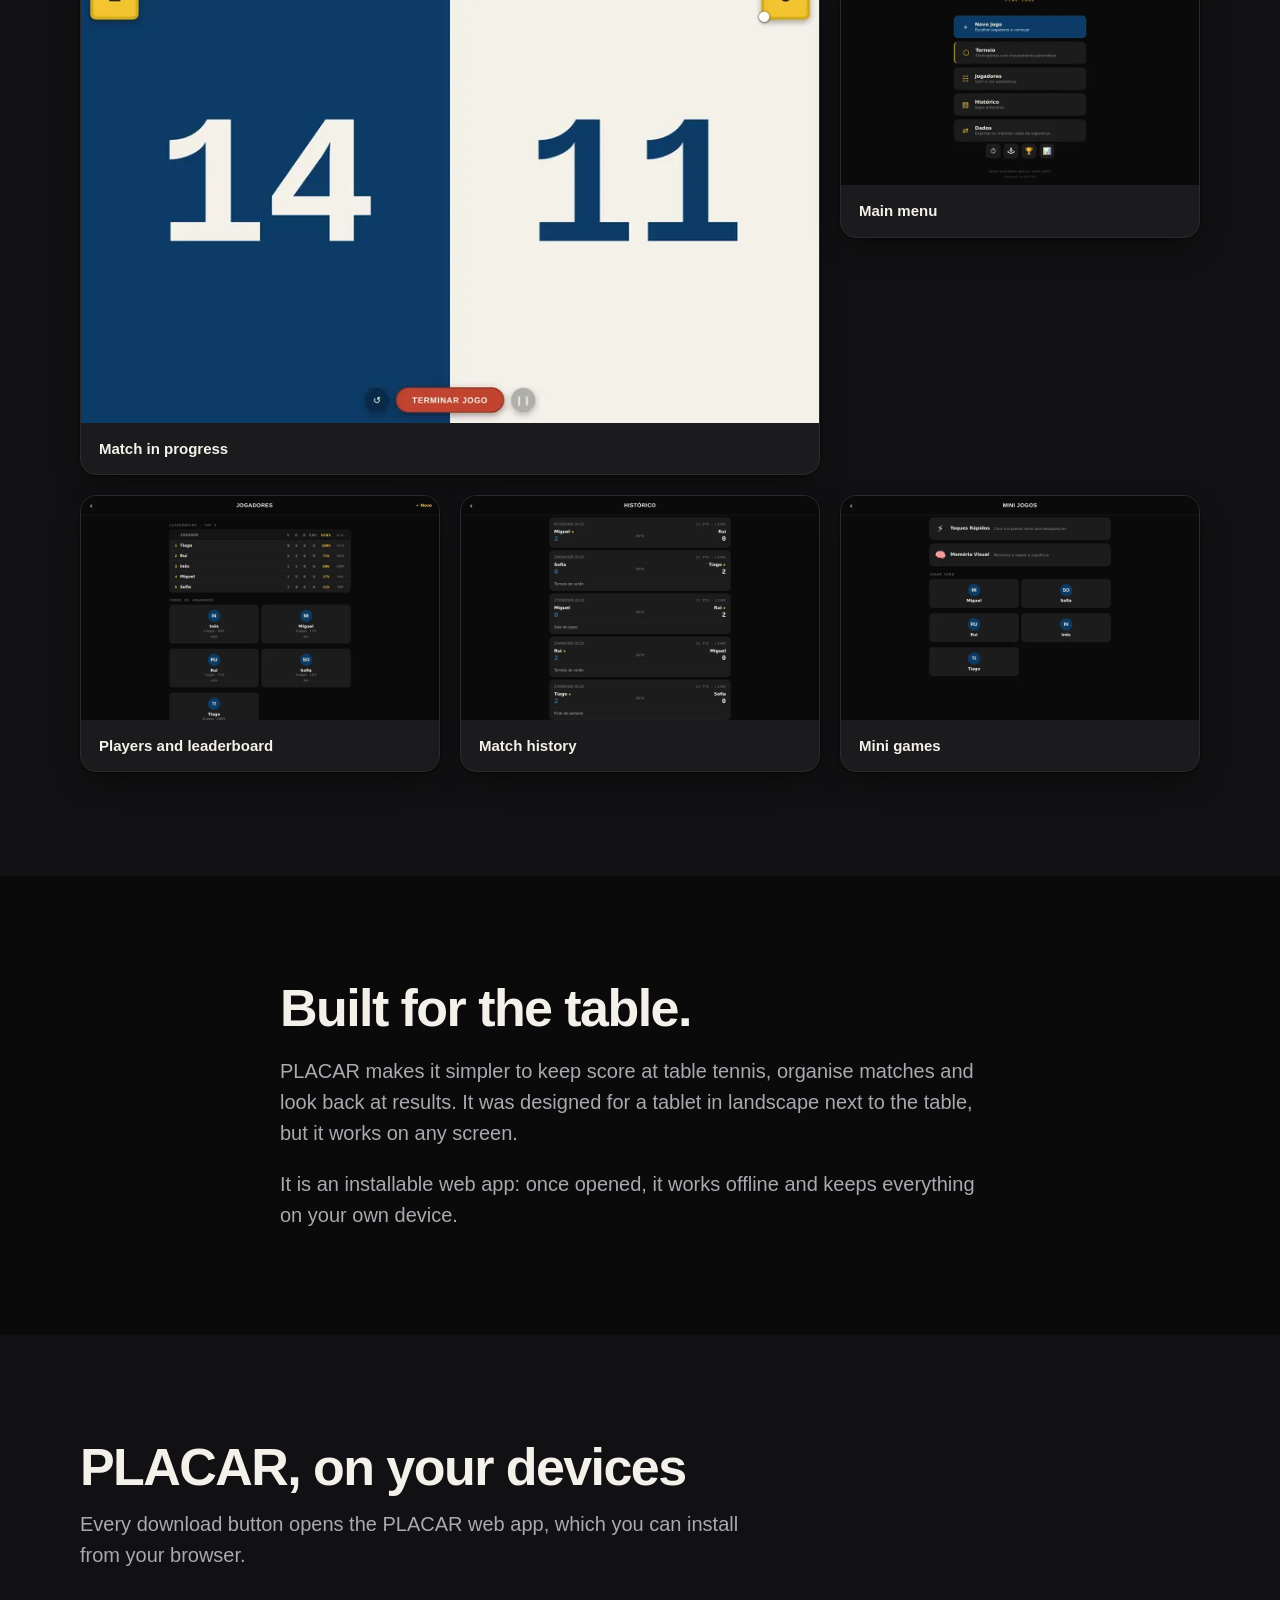
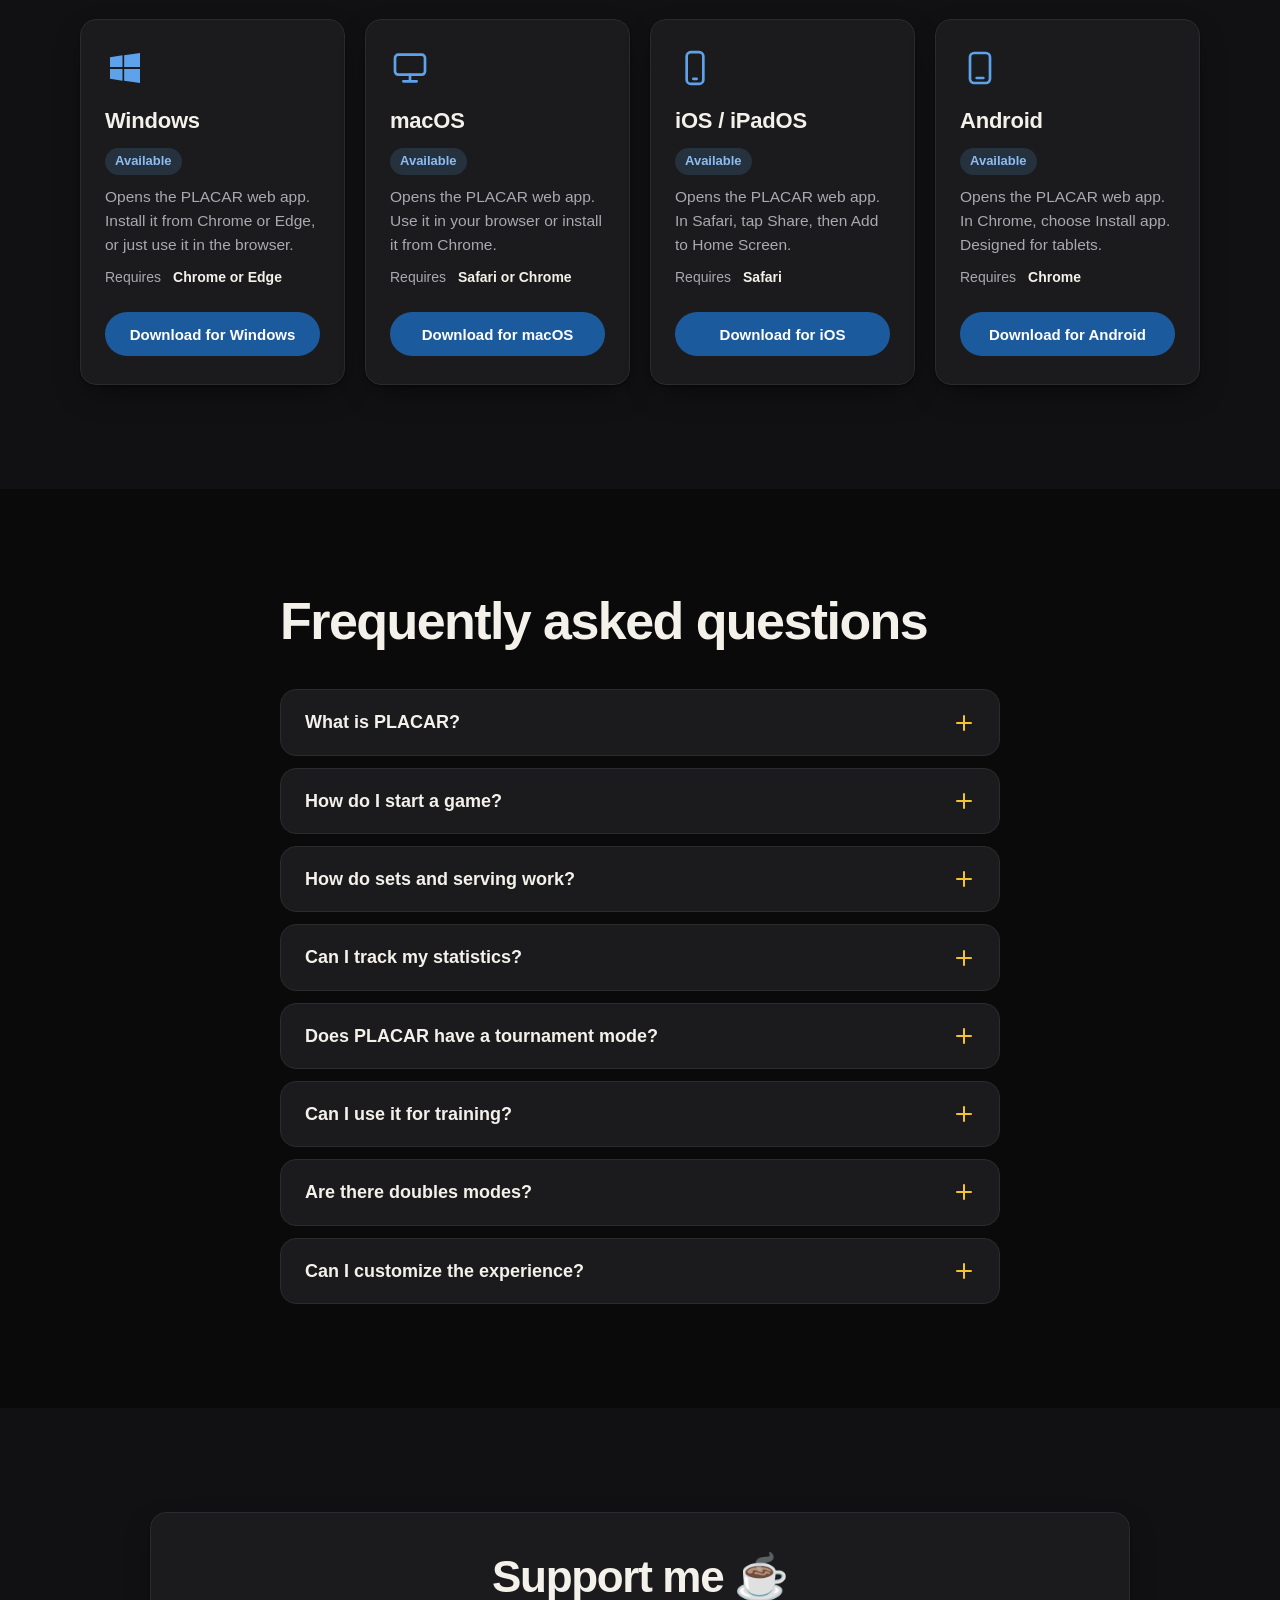
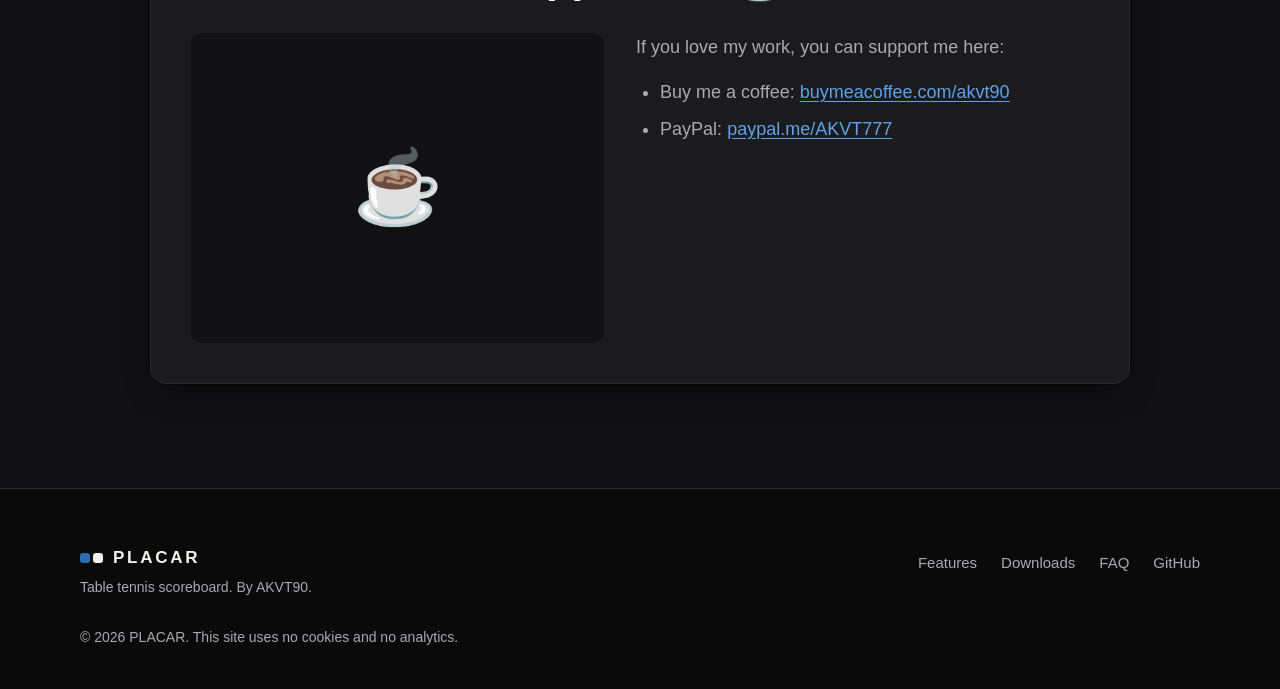
==== commit eaf96a84: "Atualização" ====
--- a/index.html
+++ b/index.html
@@ -18,7 +18,7 @@
   <meta property="og:image" content="https://akvt90.github.io/assets/screenshots/jogo.webp">
   <meta property="og:image:alt" content="PLACAR scoreboard split into blue and white showing the score">
   <meta name="twitter:card" content="summary_large_image">
-  <link rel="stylesheet" href="css/styles.css?v=4">
+  <link rel="stylesheet" href="css/styles.css?v=5">
 </head>
 <body>
 <svg width="0" height="0" style="position:absolute" aria-hidden="true">
@@ -207,7 +207,7 @@
         <h2 id="t-support" class="support-title">Support me ☕</h2>
         <div class="support-body">
           <figure class="support-gif">
-            <img src="https://media.giphy.com/media/v1.Y2lkPTc5MGI3NjExNGFneHMzcTJoNW0xbWhmajAzZDFreTlwajdzMzgzOHFmdzh4YXFydSZlcD12MV9naWZzX3NlYXJjaCZjdD1n/q5vM81ydopkyXlIu1U/giphy.gif" alt="" loading="lazy" referrerpolicy="no-referrer" onerror="this.closest('figure').hidden=true">
+            <img src="https://media.giphy.com/media/v1.Y2lkPTc5MGI3NjExNGFneHMzcTJoNW0xbWhmajAzZDFreTlwajdzMzgzOHFmdzh4YXFydSZlcD12MV9naWZzX3NlYXJjaCZjdD1n/q5vM81ydopkyXlIu1U/giphy.gif" data-fallback="assets/images/support.gif" alt="" decoding="async" loading="lazy" referrerpolicy="no-referrer">
           </figure>
           <div class="support-text">
             <p>If you love my work, you can support me here:</p>
@@ -245,8 +245,8 @@
   <button type="button" class="lb-btn lb-next" id="lb-next" aria-label="Next image">›</button>
 </dialog>
 
-<script src="config/downloads.js?v=4"></script>
-<script src="js/downloads.js?v=4"></script>
-<script src="js/main.js?v=4"></script>
+<script src="config/downloads.js?v=5"></script>
+<script src="js/downloads.js?v=5"></script>
+<script src="js/main.js?v=5"></script>
 </body>
 </html>
--- a/css/styles.css
+++ b/css/styles.css
@@ -168,8 +168,12 @@
 .support-card{max-width:980px;margin-inline:auto;padding:40px;background:var(--surface);border:1px solid var(--line);border-radius:var(--radius);box-shadow:var(--shadow)}
 .support-title{font-size:clamp(30px,5vw,44px);line-height:1.1;letter-spacing:-.03em;font-weight:700;text-align:center;margin-bottom:32px}
 .support-body{display:flex;gap:32px;align-items:flex-start}
-.support-gif{flex:0 0 min(46%,420px);margin:0}
-.support-gif img{width:100%;height:auto;display:block;border-radius:12px}
+.support-gif{flex:0 0 min(46%,420px);margin:0;position:relative;overflow:hidden;border-radius:12px;background:#0a0a0a}
+.support-gif:not(.is-loaded){aspect-ratio:4/3}
+.support-gif img{width:100%;height:auto;display:block}
+.support-gif:not(.is-loaded) img{height:100%;object-fit:contain}
+.support-gif img[hidden]{display:none}
+.support-gif-fallback{position:absolute;inset:0;display:grid;place-items:center;font-size:72px;background:var(--tint)}
 .support-text{flex:1;min-width:0;font-size:18px;line-height:1.6;color:var(--ink-2)}
 .support-text ul{margin:16px 0 0;padding-left:24px;list-style:disc}
 .support-text li{margin:8px 0}
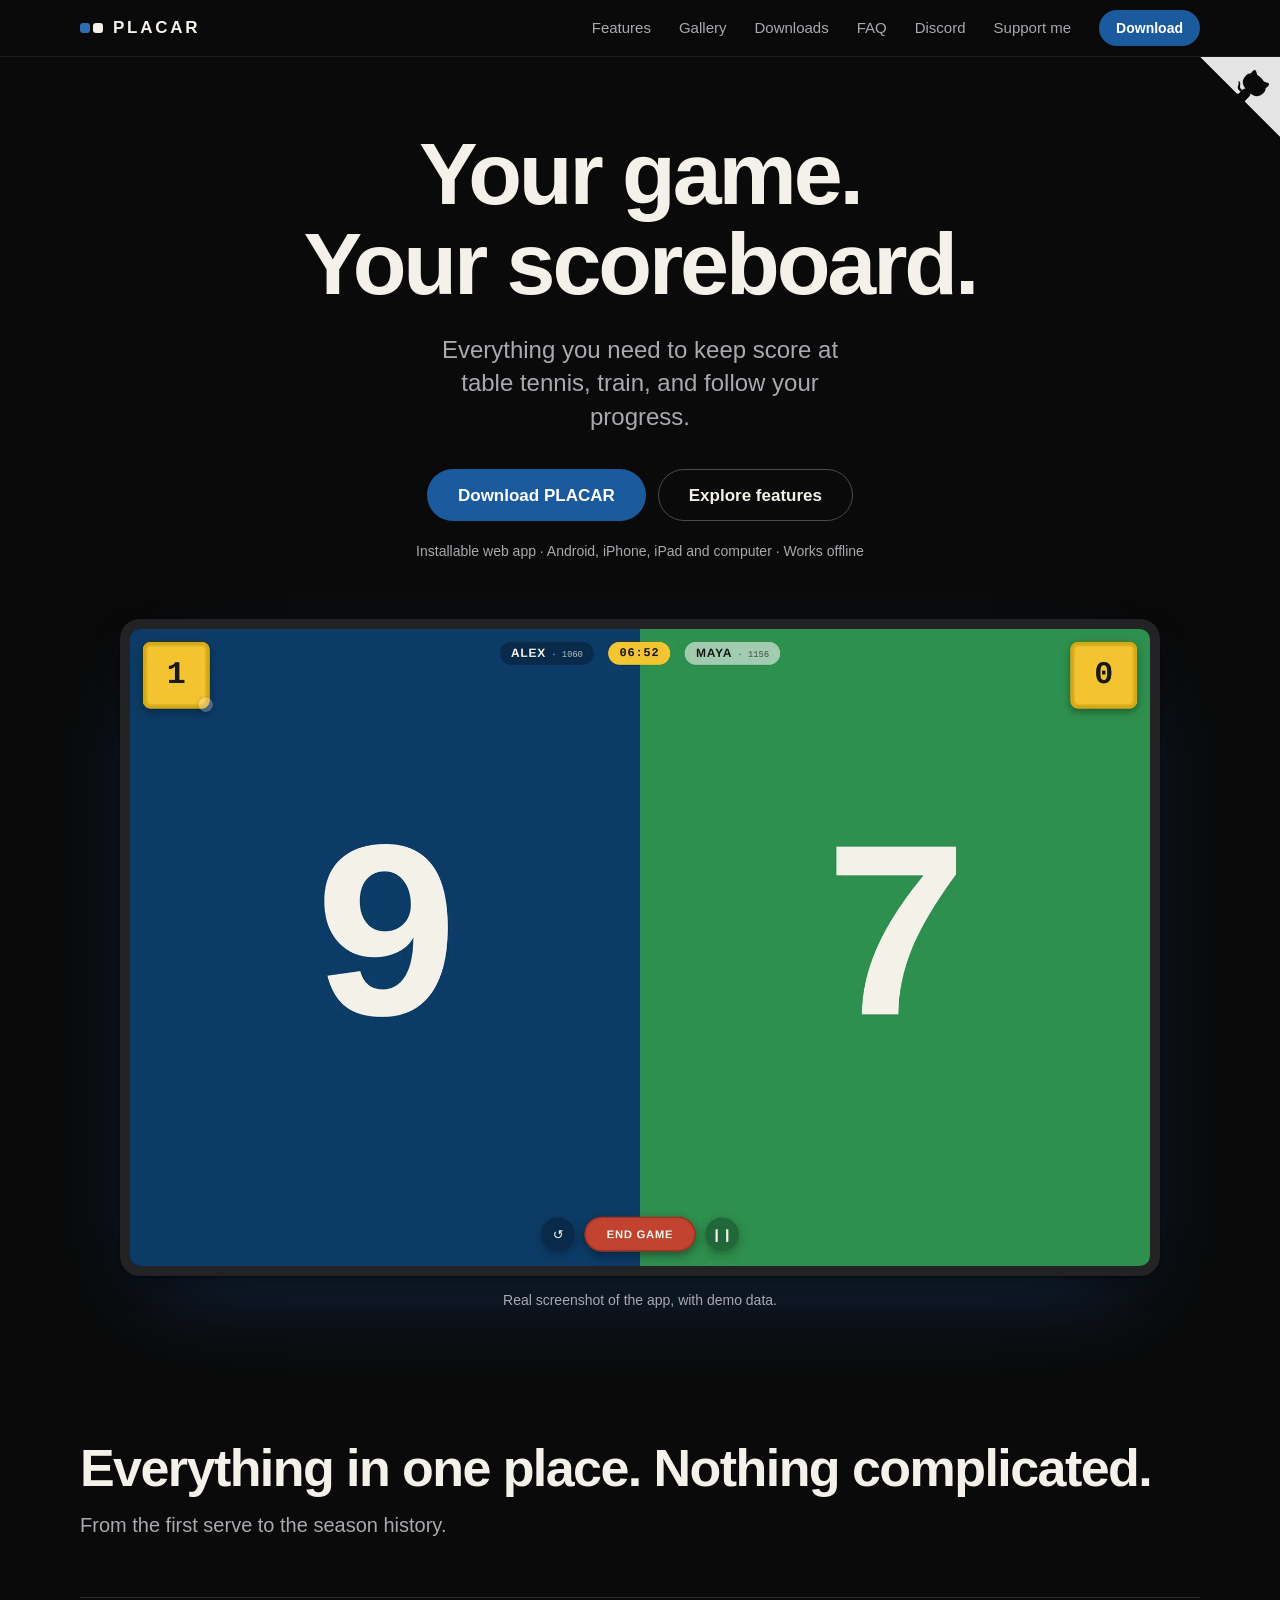
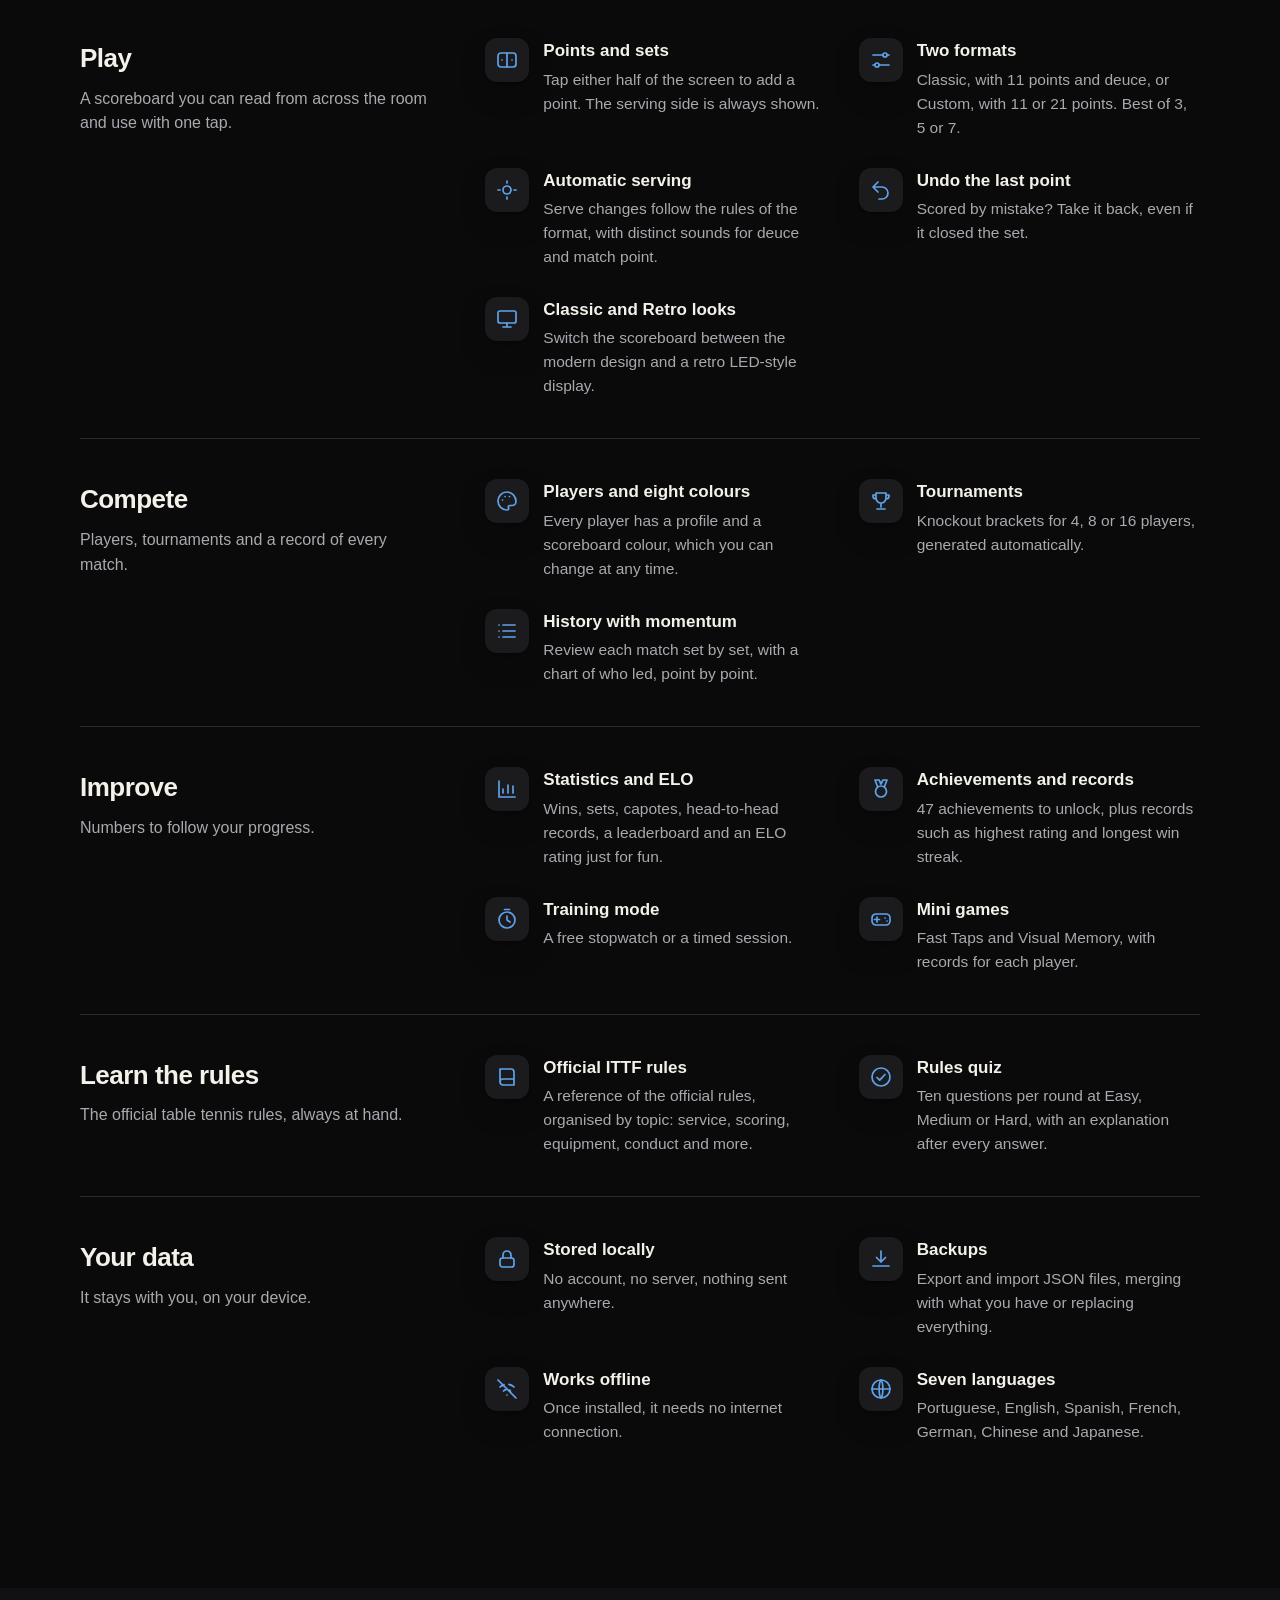
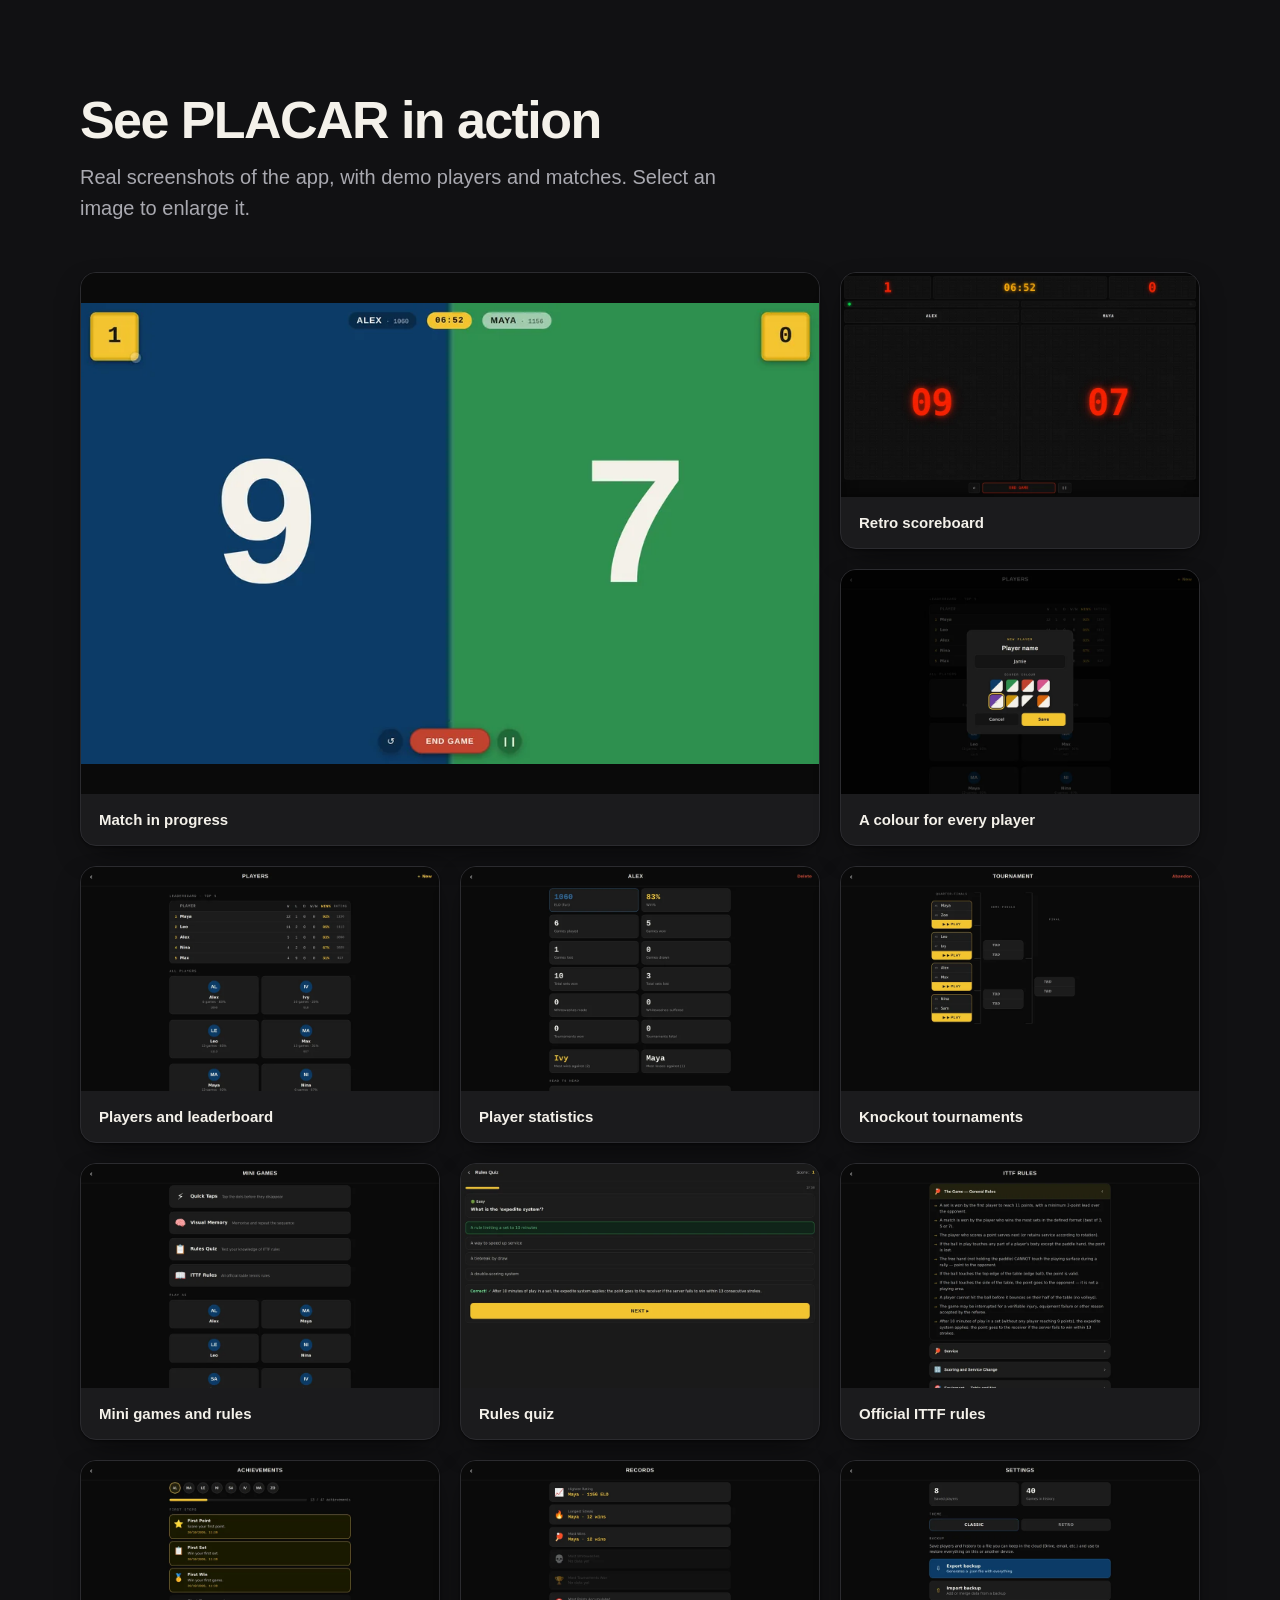
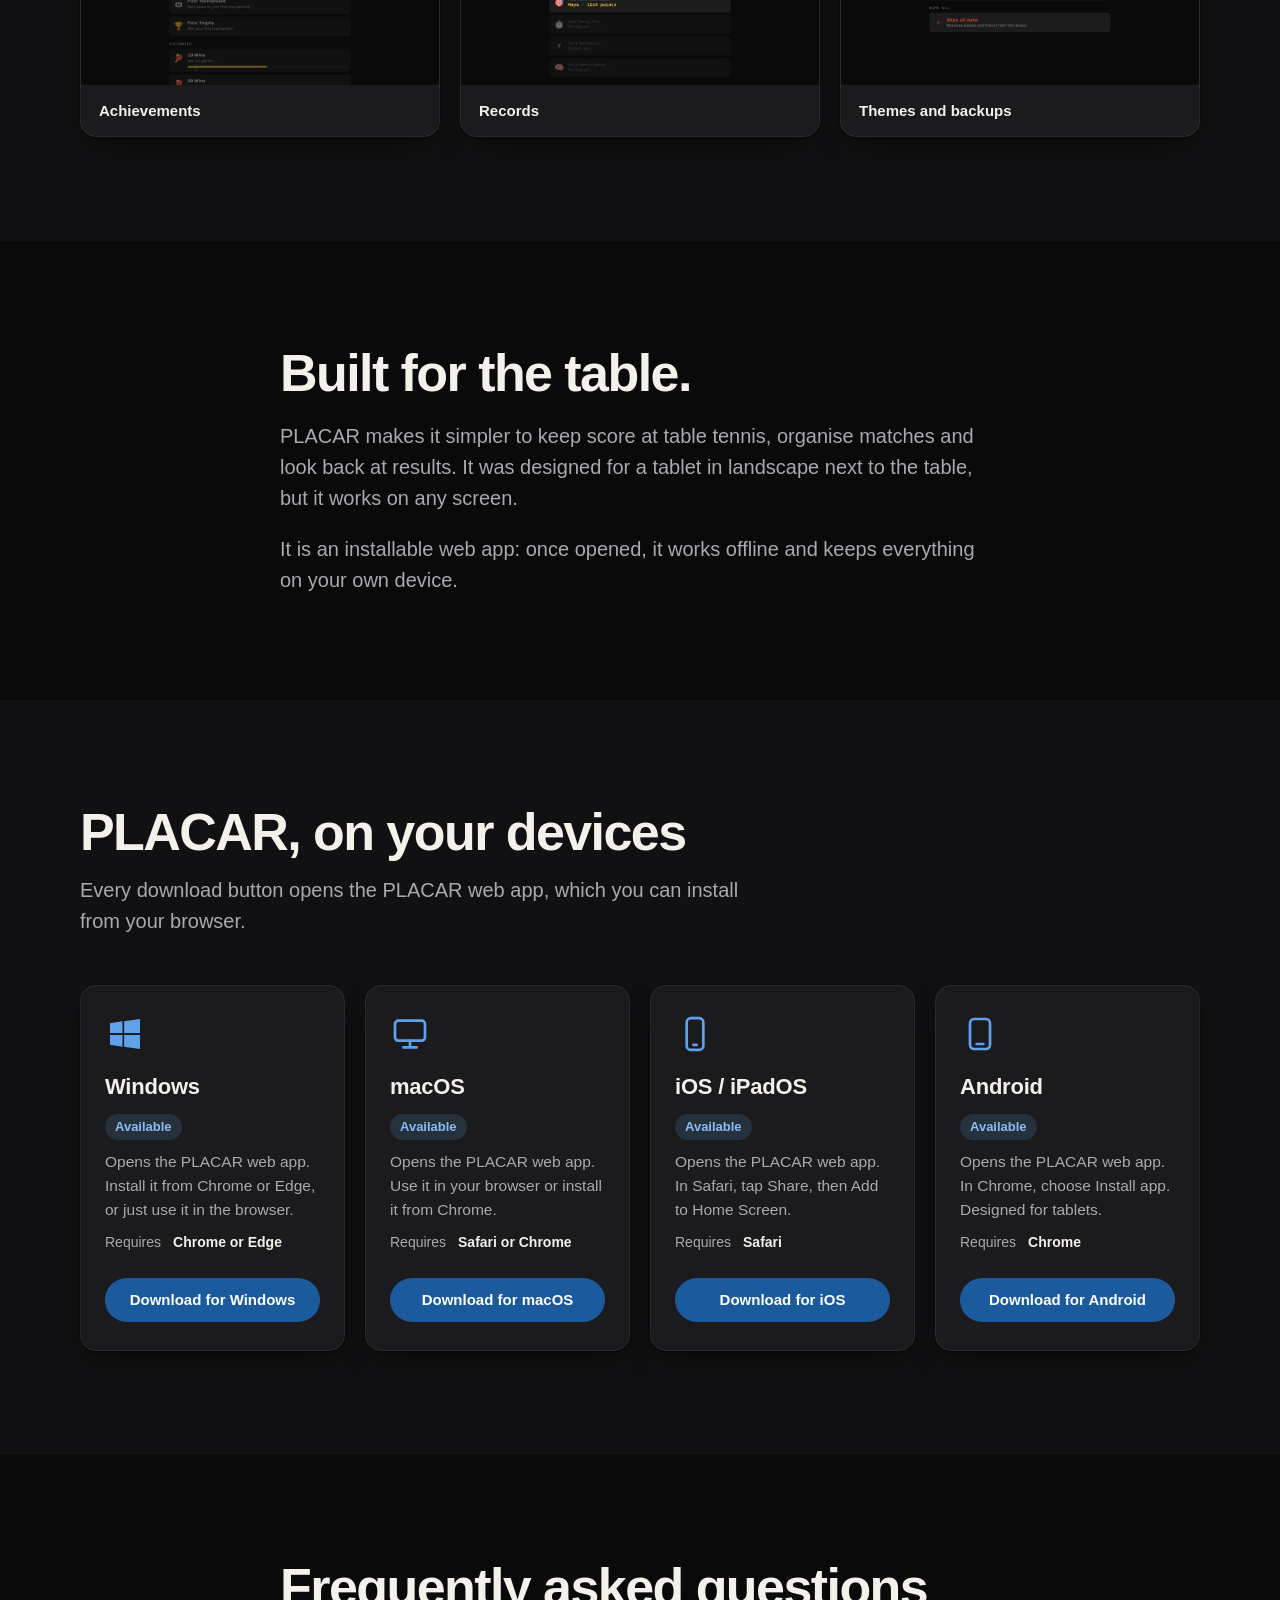
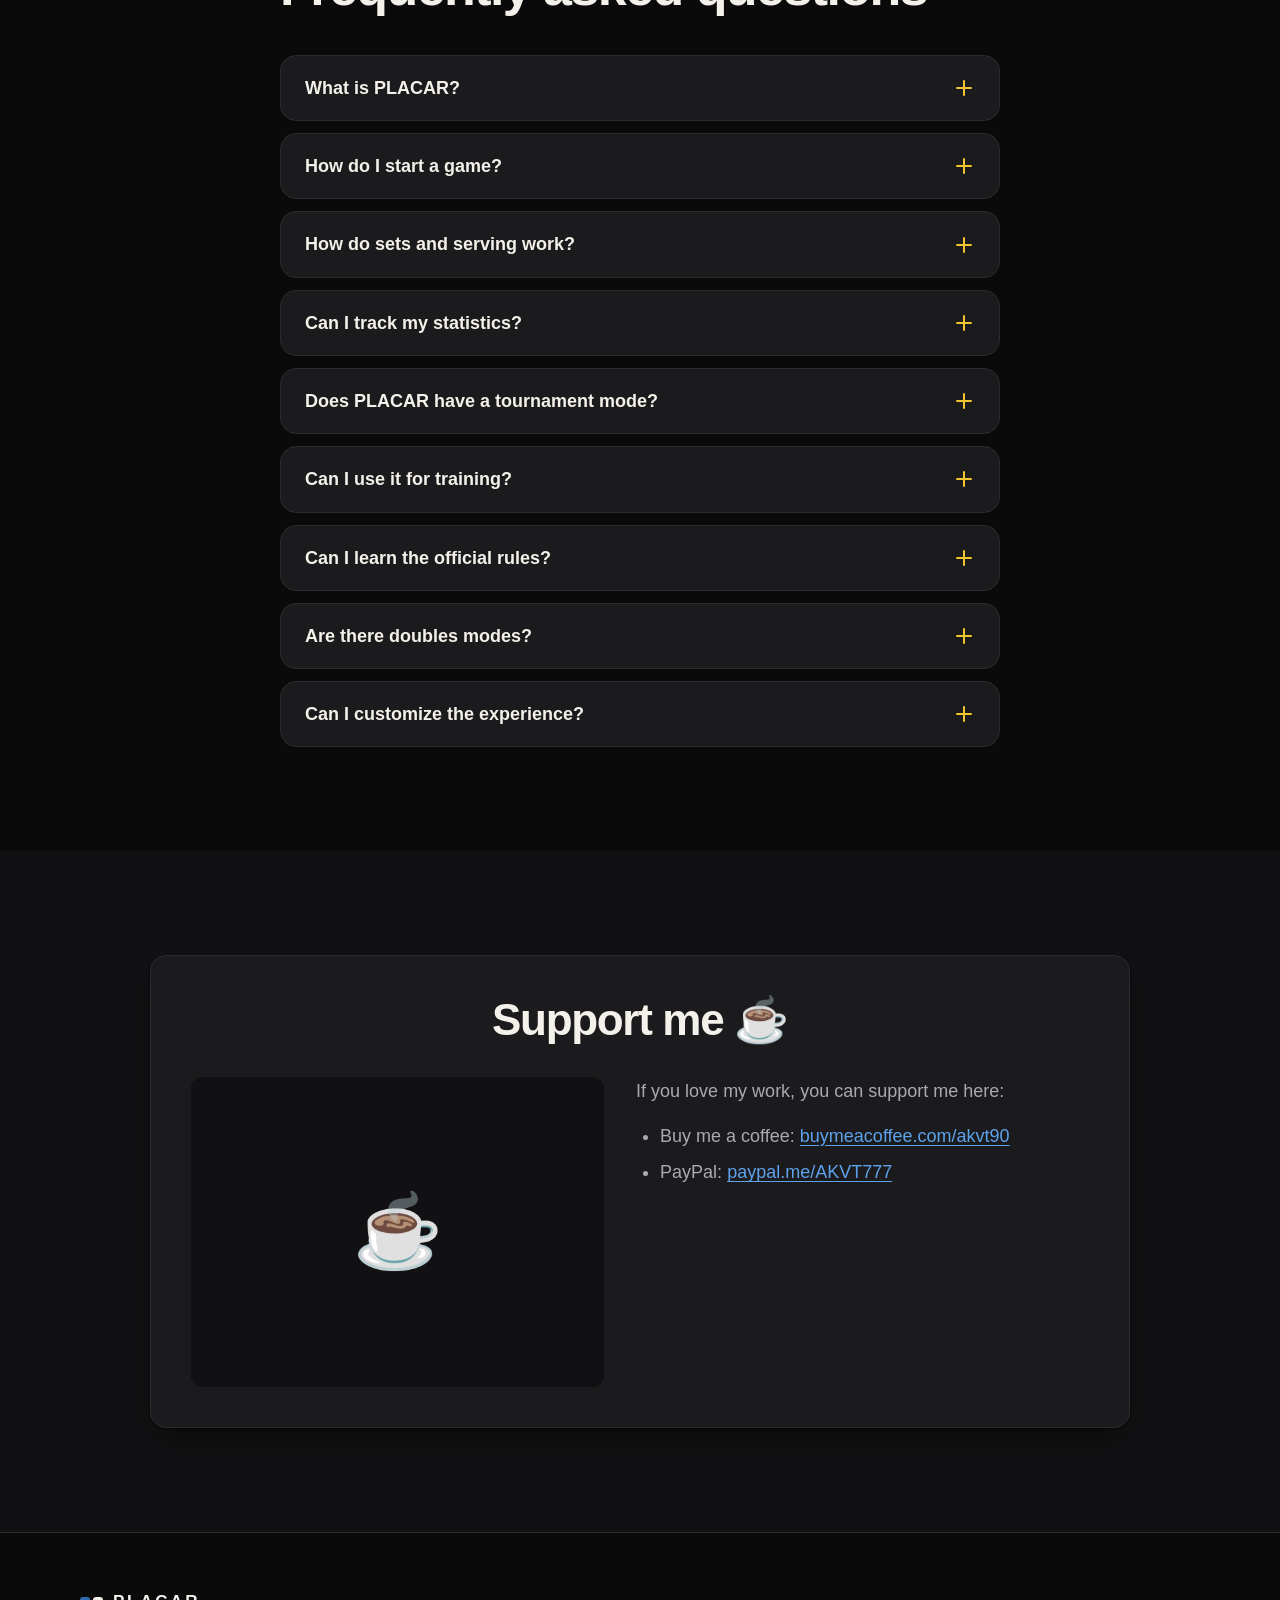
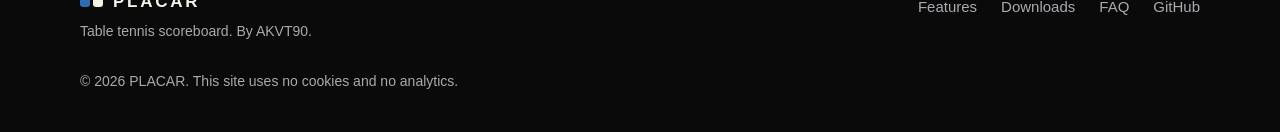
==== commit 7e1c03e4: "Atualização" ====
--- a/index.html
+++ b/index.html
@@ -9,16 +9,16 @@
   <meta name="color-scheme" content="dark">
   <link rel="icon" href="favicon.svg" type="image/svg+xml">
   <link rel="apple-touch-icon" href="assets/icons/apple-touch-icon.png">
-  <link rel="canonical" href="https://akvt90.github.io/">
+  <link rel="canonical" href="https://akvt90.github.io/Placar/">
   <meta property="og:type" content="website">
   <meta property="og:title" content="PLACAR — Table tennis scoreboard">
   <meta property="og:description" content="Keep score, run tournaments and track your stats. Works offline.">
   <meta property="og:locale" content="en">
-  <meta property="og:url" content="https://akvt90.github.io/">
-  <meta property="og:image" content="https://akvt90.github.io/assets/screenshots/jogo.webp">
+  <meta property="og:url" content="https://akvt90.github.io/Placar/">
+  <meta property="og:image" content="https://akvt90.github.io/Placar/assets/screenshots/game.webp">
   <meta property="og:image:alt" content="PLACAR scoreboard split into blue and white showing the score">
   <meta name="twitter:card" content="summary_large_image">
-  <link rel="stylesheet" href="css/styles.css?v=5">
+  <link rel="stylesheet" href="css/styles.css?v=6">
 </head>
 <body>
 <svg width="0" height="0" style="position:absolute" aria-hidden="true">
@@ -36,6 +36,11 @@
   <symbol id="i-globe" viewBox="0 0 24 24"><circle cx="12" cy="12" r="9"/><path d="M3 12h18M12 3c2.5 2.7 2.5 15.3 0 18M12 3c-2.5 2.7-2.5 15.3 0 18"/></symbol>
   <symbol id="i-wifi-off" viewBox="0 0 24 24"><path d="M3 3l18 18M5 10a10 10 0 0 1 4-2.4M19 10a10 10 0 0 0-5-2.7M8.5 14a5 5 0 0 1 2.4-1.3M15.5 14a5 5 0 0 0-1.2-.9M12 18h.01"/></symbol>
   <symbol id="i-lock" viewBox="0 0 24 24"><rect x="5" y="11" width="14" height="9" rx="2.5"/><path d="M8 11V8a4 4 0 0 1 8 0v3"/></symbol>
+  <symbol id="i-book" viewBox="0 0 24 24"><path d="M5 4h11a3 3 0 0 1 3 3v13H8a3 3 0 0 1-3-3zM5 17a3 3 0 0 1 3-3h11"/></symbol>
+  <symbol id="i-check" viewBox="0 0 24 24"><circle cx="12" cy="12" r="9"/><path d="M8 12.5l2.7 2.7L16 9.5"/></symbol>
+  <symbol id="i-palette" viewBox="0 0 24 24"><path d="M12 3a9 9 0 1 0 0 18c1.5 0 2-1 1.5-2-.6-1.2.2-2.5 1.6-2.5H17a4 4 0 0 0 4-4c0-5-4-9.5-9-9.5z"/><path d="M7.5 11h.01M10 7.5h.01M14.5 7.5h.01"/></symbol>
+  <symbol id="i-medal" viewBox="0 0 24 24"><circle cx="12" cy="14.5" r="5.5"/><path d="M8.5 9.5 6 3h4l2 4 2-4h4l-2.5 6.5"/></symbol>
+  <symbol id="i-monitor" viewBox="0 0 24 24"><rect x="3" y="4" width="18" height="12" rx="2"/><path d="M8 20h8M12 16v4"/></symbol>
 </svg>
 
 <a class="skip" href="#content">Skip to content</a>
@@ -77,8 +82,8 @@
     </div>
     <div class="wrap hero-shot">
       <figure class="device">
-        <img src="assets/screenshots/jogo.webp" srcset="assets/screenshots/jogo-800.webp 800w, assets/screenshots/jogo.webp 1600w" sizes="(min-width: 1100px) 1040px, 92vw" width="1600" height="1000" fetchpriority="high"
-             alt="PLACAR match screen: the display is split into blue and white and shows the score 14–11, sets won, the timer and the player names.">
+        <img src="assets/screenshots/game.webp" srcset="assets/screenshots/game-960.webp 960w, assets/screenshots/game.webp 1920w" sizes="(min-width: 1100px) 1040px, 92vw" width="1920" height="1200" fetchpriority="high"
+             alt="PLACAR match screen: the display is split into blue and green and shows the score 9–7, sets won, the timer and the player names.">
         <figcaption>Real screenshot of the app, with demo data.</figcaption>
       </figure>
     </div>
@@ -95,12 +100,13 @@
           <li><svg class="ic"><use href="#i-sliders"/></svg><div><h4>Two formats</h4><p>Classic, with 11 points and deuce, or Custom, with 11 or 21 points. Best of 3, 5 or 7.</p></div></li>
           <li><svg class="ic"><use href="#i-serve"/></svg><div><h4>Automatic serving</h4><p>Serve changes follow the rules of the format, with distinct sounds for deuce and match point.</p></div></li>
           <li><svg class="ic"><use href="#i-undo"/></svg><div><h4>Undo the last point</h4><p>Scored by mistake? Take it back, even if it closed the set.</p></div></li>
+          <li><svg class="ic"><use href="#i-monitor"/></svg><div><h4>Classic and Retro looks</h4><p>Switch the scoreboard between the modern design and a retro LED-style display.</p></div></li>
         </ul>
       </div>
       <div class="group">
         <div class="group-head"><h3>Compete</h3><p>Players, tournaments and a record of every match.</p></div>
         <ul class="items">
-          <li><svg class="ic"><use href="#i-users"/></svg><div><h4>Players and colours</h4><p>Every player has a profile and a scoreboard colour: blue, green, red or pink.</p></div></li>
+          <li><svg class="ic"><use href="#i-palette"/></svg><div><h4>Players and eight colours</h4><p>Every player has a profile and a scoreboard colour, which you can change at any time.</p></div></li>
           <li><svg class="ic"><use href="#i-trophy"/></svg><div><h4>Tournaments</h4><p>Knockout brackets for 4, 8 or 16 players, generated automatically.</p></div></li>
           <li><svg class="ic"><use href="#i-list"/></svg><div><h4>History with momentum</h4><p>Review each match set by set, with a chart of who led, point by point.</p></div></li>
         </ul>
@@ -109,8 +115,16 @@
         <div class="group-head"><h3>Improve</h3><p>Numbers to follow your progress.</p></div>
         <ul class="items">
           <li><svg class="ic"><use href="#i-chart"/></svg><div><h4>Statistics and ELO</h4><p>Wins, sets, capotes, head-to-head records, a leaderboard and an ELO rating just for fun.</p></div></li>
+          <li><svg class="ic"><use href="#i-medal"/></svg><div><h4>Achievements and records</h4><p>47 achievements to unlock, plus records such as highest rating and longest win streak.</p></div></li>
           <li><svg class="ic"><use href="#i-timer"/></svg><div><h4>Training mode</h4><p>A free stopwatch or a timed session.</p></div></li>
           <li><svg class="ic"><use href="#i-game"/></svg><div><h4>Mini games</h4><p>Fast Taps and Visual Memory, with records for each player.</p></div></li>
+        </ul>
+      </div>
+      <div class="group">
+        <div class="group-head"><h3>Learn the rules</h3><p>The official table tennis rules, always at hand.</p></div>
+        <ul class="items">
+          <li><svg class="ic"><use href="#i-book"/></svg><div><h4>Official ITTF rules</h4><p>A reference of the official rules, organised by topic: service, scoring, equipment, conduct and more.</p></div></li>
+          <li><svg class="ic"><use href="#i-check"/></svg><div><h4>Rules quiz</h4><p>Ten questions per round at Easy, Medium or Hard, with an explanation after every answer.</p></div></li>
         </ul>
       </div>
       <div class="group">
@@ -130,16 +144,30 @@
       <h2 id="t-gal" class="section-title">See PLACAR in action</h2>
       <p class="section-sub">Real screenshots of the app, with demo players and matches. Select an image to enlarge it.</p>
       <ul class="gallery" id="gallery-list">
-        <li><button type="button" class="shot" data-full="assets/screenshots/jogo.webp" data-caption="The scoreboard during a match: set score, sets won, serve and timer.">
-          <img src="assets/screenshots/jogo-800.webp" width="800" height="500" loading="lazy" alt="Scoreboard during a match, split into blue and white with the score 14–11."><span>Match in progress</span></button></li>
-        <li><button type="button" class="shot" data-full="assets/screenshots/menu.webp" data-caption="The main menu: new game, tournament, players, history and data.">
-          <img src="assets/screenshots/menu-800.webp" width="800" height="500" loading="lazy" alt="PLACAR main menu with New Game, Tournament, Players, History and Data buttons."><span>Main menu</span></button></li>
-        <li><button type="button" class="shot" data-full="assets/screenshots/jogadores.webp" data-caption="Leaderboard and player profiles with wins, losses, capotes and ELO.">
-          <img src="assets/screenshots/jogadores-800.webp" width="800" height="500" loading="lazy" alt="Players screen with the top players table and the list of player profiles."><span>Players and leaderboard</span></button></li>
-        <li><button type="button" class="shot" data-full="assets/screenshots/historico.webp" data-caption="Match history with date, format, set score and description.">
-          <img src="assets/screenshots/historico-800.webp" width="800" height="500" loading="lazy" alt="History screen listing previous matches and their set scores."><span>Match history</span></button></li>
-        <li><button type="button" class="shot" data-full="assets/screenshots/minijogos.webp" data-caption="The Fast Taps and Visual Memory mini games, with records per player.">
-          <img src="assets/screenshots/minijogos-800.webp" width="800" height="500" loading="lazy" alt="Mini Games screen with the Fast Taps and Visual Memory games."><span>Mini games</span></button></li>
+        <li><button type="button" class="shot" data-full="assets/screenshots/game.webp" data-caption="The scoreboard during a match: set score, sets won, serve and timer.">
+          <img src="assets/screenshots/game-960.webp" width="960" height="600" loading="lazy" alt="Scoreboard during a match, split into blue and green, with the score 9–7."><span>Match in progress</span></button></li>
+        <li><button type="button" class="shot" data-full="assets/screenshots/game-retro.webp" data-caption="The Retro theme, a red LED-style scoreboard for the same match.">
+          <img src="assets/screenshots/game-retro-960.webp" width="960" height="600" loading="lazy" alt="Retro LED-style scoreboard showing the score 09–07."><span>Retro scoreboard</span></button></li>
+        <li><button type="button" class="shot" data-full="assets/screenshots/colors.webp" data-caption="Pick one of eight scoreboard colours when creating a player, or change it later.">
+          <img src="assets/screenshots/colors-960.webp" width="960" height="600" loading="lazy" alt="New player dialog with a name field and eight scoreboard colour options."><span>A colour for every player</span></button></li>
+        <li><button type="button" class="shot" data-full="assets/screenshots/players.webp" data-caption="The leaderboard and every player's profile, with wins, losses and rating.">
+          <img src="assets/screenshots/players-960.webp" width="960" height="600" loading="lazy" alt="Players screen with the top five leaderboard and the list of player profiles."><span>Players and leaderboard</span></button></li>
+        <li><button type="button" class="shot" data-full="assets/screenshots/profile.webp" data-caption="Games, win rate, sets, capotes and head-to-head records for each player.">
+          <img src="assets/screenshots/profile-960.webp" width="960" height="600" loading="lazy" alt="Player profile with rating, win rate, games, sets and capotes statistics."><span>Player statistics</span></button></li>
+        <li><button type="button" class="shot" data-full="assets/screenshots/tournament.webp" data-caption="A generated bracket for 8 players, from the quarter-finals to the final.">
+          <img src="assets/screenshots/tournament-960.webp" width="960" height="600" loading="lazy" alt="Tournament bracket with quarter-finals, semi-finals and final for eight players."><span>Knockout tournaments</span></button></li>
+        <li><button type="button" class="shot" data-full="assets/screenshots/minigames.webp" data-caption="Fast Taps, Visual Memory, the rules quiz and the ITTF rules, all in one place.">
+          <img src="assets/screenshots/minigames-960.webp" width="960" height="600" loading="lazy" alt="Mini Games screen with Quick Taps, Visual Memory, Rules Quiz and ITTF Rules, and a player picker."><span>Mini games and rules</span></button></li>
+        <li><button type="button" class="shot" data-full="assets/screenshots/quiz.webp" data-caption="Test your knowledge of the official rules, with an explanation after each answer.">
+          <img src="assets/screenshots/quiz-960.webp" width="960" height="600" loading="lazy" alt="Rules quiz question with four answers, the correct one highlighted in green and an explanation."><span>Rules quiz</span></button></li>
+        <li><button type="button" class="shot" data-full="assets/screenshots/rules.webp" data-caption="The official rules, organised by topic and ready to read mid-match.">
+          <img src="assets/screenshots/rules-960.webp" width="960" height="600" loading="lazy" alt="ITTF Rules screen with the General Rules section expanded and other topics collapsed."><span>Official ITTF rules</span></button></li>
+        <li><button type="button" class="shot" data-full="assets/screenshots/achievements.webp" data-caption="Unlock achievements as you play and track your progress.">
+          <img src="assets/screenshots/achievements-960.webp" width="960" height="600" loading="lazy" alt="Achievements screen with a progress bar and unlocked and locked achievements."><span>Achievements</span></button></li>
+        <li><button type="button" class="shot" data-full="assets/screenshots/records.webp" data-caption="Highest rating, longest win streak, most wins and more.">
+          <img src="assets/screenshots/records-960.webp" width="960" height="600" loading="lazy" alt="Records screen listing highest rating, longest streak, most wins and other records."><span>Records</span></button></li>
+        <li><button type="button" class="shot" data-full="assets/screenshots/settings.webp" data-caption="Choose the Classic or Retro look, and export or import a backup of your data.">
+          <img src="assets/screenshots/settings-960.webp" width="960" height="600" loading="lazy" alt="Settings screen with the Classic and Retro theme switch and the export and import backup buttons."><span>Themes and backups</span></button></li>
       </ul>
     </div>
   </section>
@@ -179,7 +207,7 @@
         </div>
         <div class="faq-item">
           <h3><button class="faq-q" type="button" id="faq-q4" aria-expanded="false" aria-controls="faq-a4"><span>Can I track my statistics?</span><span class="faq-icon" aria-hidden="true"></span></button></h3>
-          <div class="faq-a" id="faq-a4" role="region" aria-labelledby="faq-q4"><div class="faq-a-inner"><p>Yes. The Players screen shows a top 5 leaderboard by win rate. Each player profile shows games played, win rate, wins, losses and draws, sets won and lost, capotes, best and toughest opponents, head-to-head records and recent games. There is also an ELO rating, just for fun. In History, each set has a momentum chart showing who was ahead, point by point.</p></div></div>
+          <div class="faq-a" id="faq-a4" role="region" aria-labelledby="faq-q4"><div class="faq-a-inner"><p>Yes. The Players screen shows a top 5 leaderboard by win rate. Each player profile shows games played, win rate, wins, losses and draws, sets won and lost, capotes, best and toughest opponents, head-to-head records and recent games. There is also an ELO rating, just for fun. In History, each set has a momentum chart showing who was ahead, point by point. Achievements and records are tracked too.</p></div></div>
         </div>
         <div class="faq-item">
           <h3><button class="faq-q" type="button" id="faq-q5" aria-expanded="false" aria-controls="faq-a5"><span>Does PLACAR have a tournament mode?</span><span class="faq-icon" aria-hidden="true"></span></button></h3>
@@ -190,12 +218,16 @@
           <div class="faq-a" id="faq-a6" role="region" aria-labelledby="faq-q6"><div class="faq-a-inner"><p>Yes. Training mode offers a free stopwatch and timed sessions. There are also two mini games, Fast Taps and Visual Memory, with records saved for each player.</p></div></div>
         </div>
         <div class="faq-item">
-          <h3><button class="faq-q" type="button" id="faq-q7" aria-expanded="false" aria-controls="faq-a7"><span>Are there doubles modes?</span><span class="faq-icon" aria-hidden="true"></span></button></h3>
-          <div class="faq-a" id="faq-a7" role="region" aria-labelledby="faq-q7"><div class="faq-a-inner"><p>Not at the moment. PLACAR is built for one-on-one matches, with a blue side and a white side. Doubles is not currently available.</p></div></div>
-        </div>
-        <div class="faq-item">
-          <h3><button class="faq-q" type="button" id="faq-q8" aria-expanded="false" aria-controls="faq-a8"><span>Can I customize the experience?</span><span class="faq-icon" aria-hidden="true"></span></button></h3>
-          <div class="faq-a" id="faq-a8" role="region" aria-labelledby="faq-q8"><div class="faq-a-inner"><p>Yes. Each player has a colour on the scoreboard (blue, green, red or pink, against white). You can choose points per set and match format, and use the app in seven languages: Portuguese, English, Spanish, French, German, Chinese and Japanese. You can also export and import backups of your data.</p></div></div>
+          <h3><button class="faq-q" type="button" id="faq-q7" aria-expanded="false" aria-controls="faq-a7"><span>Can I learn the official rules?</span><span class="faq-icon" aria-hidden="true"></span></button></h3>
+          <div class="faq-a" id="faq-a7" role="region" aria-labelledby="faq-q7"><div class="faq-a-inner"><p>Yes. Under Mini Games you will find ITTF Rules, a reference of the official table tennis rules organised by topic, and a Rules Quiz at Easy, Medium or Hard level. Each round asks ten questions and explains the answer after you pick one.</p></div></div>
+        </div>
+        <div class="faq-item">
+          <h3><button class="faq-q" type="button" id="faq-q8" aria-expanded="false" aria-controls="faq-a8"><span>Are there doubles modes?</span><span class="faq-icon" aria-hidden="true"></span></button></h3>
+          <div class="faq-a" id="faq-a8" role="region" aria-labelledby="faq-q8"><div class="faq-a-inner"><p>Not at the moment. PLACAR is built for one-on-one matches, with a blue side and a white side. Doubles is not currently available.</p></div></div>
+        </div>
+        <div class="faq-item">
+          <h3><button class="faq-q" type="button" id="faq-q9" aria-expanded="false" aria-controls="faq-a9"><span>Can I customize the experience?</span><span class="faq-icon" aria-hidden="true"></span></button></h3>
+          <div class="faq-a" id="faq-a9" role="region" aria-labelledby="faq-q9"><div class="faq-a-inner"><p>Yes. Each player has one of eight scoreboard colours (blue, green, red, pink, purple, gold, white or orange, each against a contrasting tone) that you can change at any time from the player profile. You can switch the scoreboard between the Classic and Retro looks, choose points per set and match format, and use the app in seven languages: Portuguese, English, Spanish, French, German, Chinese and Japanese. You can also export and import backups of your data.</p></div></div>
         </div>
       </div>
       <noscript><style>.faq-a{grid-template-rows:1fr!important;visibility:visible!important}</style></noscript>
@@ -245,8 +277,8 @@
   <button type="button" class="lb-btn lb-next" id="lb-next" aria-label="Next image">›</button>
 </dialog>
 
-<script src="config/downloads.js?v=5"></script>
-<script src="js/downloads.js?v=5"></script>
-<script src="js/main.js?v=5"></script>
+<script src="config/downloads.js?v=6"></script>
+<script src="js/downloads.js?v=6"></script>
+<script src="js/main.js?v=6"></script>
 </body>
 </html>
--- a/css/styles.css
+++ b/css/styles.css
@@ -81,13 +81,16 @@
 /* Galeria */
 .gallery{display:grid;grid-template-columns:repeat(3,1fr);gap:20px;margin-top:48px}
 .gallery li:first-child{grid-column:span 2}
-.shot{all:unset;box-sizing:border-box;display:block;width:100%;cursor:zoom-in;border-radius:var(--radius);overflow:hidden;background:var(--surface);box-shadow:var(--shadow);transition:transform .2s,box-shadow .2s}
+.shot{all:unset;box-sizing:border-box;display:flex;flex-direction:column;width:100%;height:100%;cursor:zoom-in;border-radius:var(--radius);overflow:hidden;background:var(--surface);box-shadow:var(--shadow);transition:transform .2s,box-shadow .2s}
 .shot:hover{transform:translateY(-2px)}
 .shot:focus-visible{outline:3px solid var(--navy);outline-offset:3px}
 .shot img{width:100%;aspect-ratio:16/10;object-fit:cover;background:#0a0a0a}
 .shot{color:var(--ink);border:1px solid var(--line)}
 .shot:hover{border-color:#44444a}
-.gallery li:first-child .shot img{aspect-ratio:auto;height:100%;min-height:0}
+.gallery li{display:flex}
+.gallery li:first-child{grid-row:span 2}
+.gallery li:first-child .shot img{flex:1 1 auto;aspect-ratio:auto;height:auto;min-height:0;object-fit:contain}
+.shot span{flex:none}
 .shot span{display:block;padding:14px 18px;font-size:15px;font-weight:600}
 .lightbox{border:0;padding:0;background:transparent;width:100vw;height:100vh;max-width:none;max-height:none;color:#fff}
 .lightbox::backdrop{background:rgba(8,12,18,.88)}
@@ -199,8 +202,8 @@
   .hero{padding-top:48px}
   .section{padding:72px 0}
   .gallery{grid-template-columns:1fr}
-  .gallery li:first-child{grid-column:auto}
-  .gallery li:first-child .shot img{aspect-ratio:16/10;height:auto}
+  .gallery li:first-child{grid-column:auto;grid-row:auto}
+  .gallery li:first-child .shot img{flex:none;aspect-ratio:16/10;height:auto}
   .dl-grid{grid-template-columns:1fr}
   .device img{border-width:6px;border-radius:14px}
   .lb-prev{left:6px}.lb-next{right:6px}
